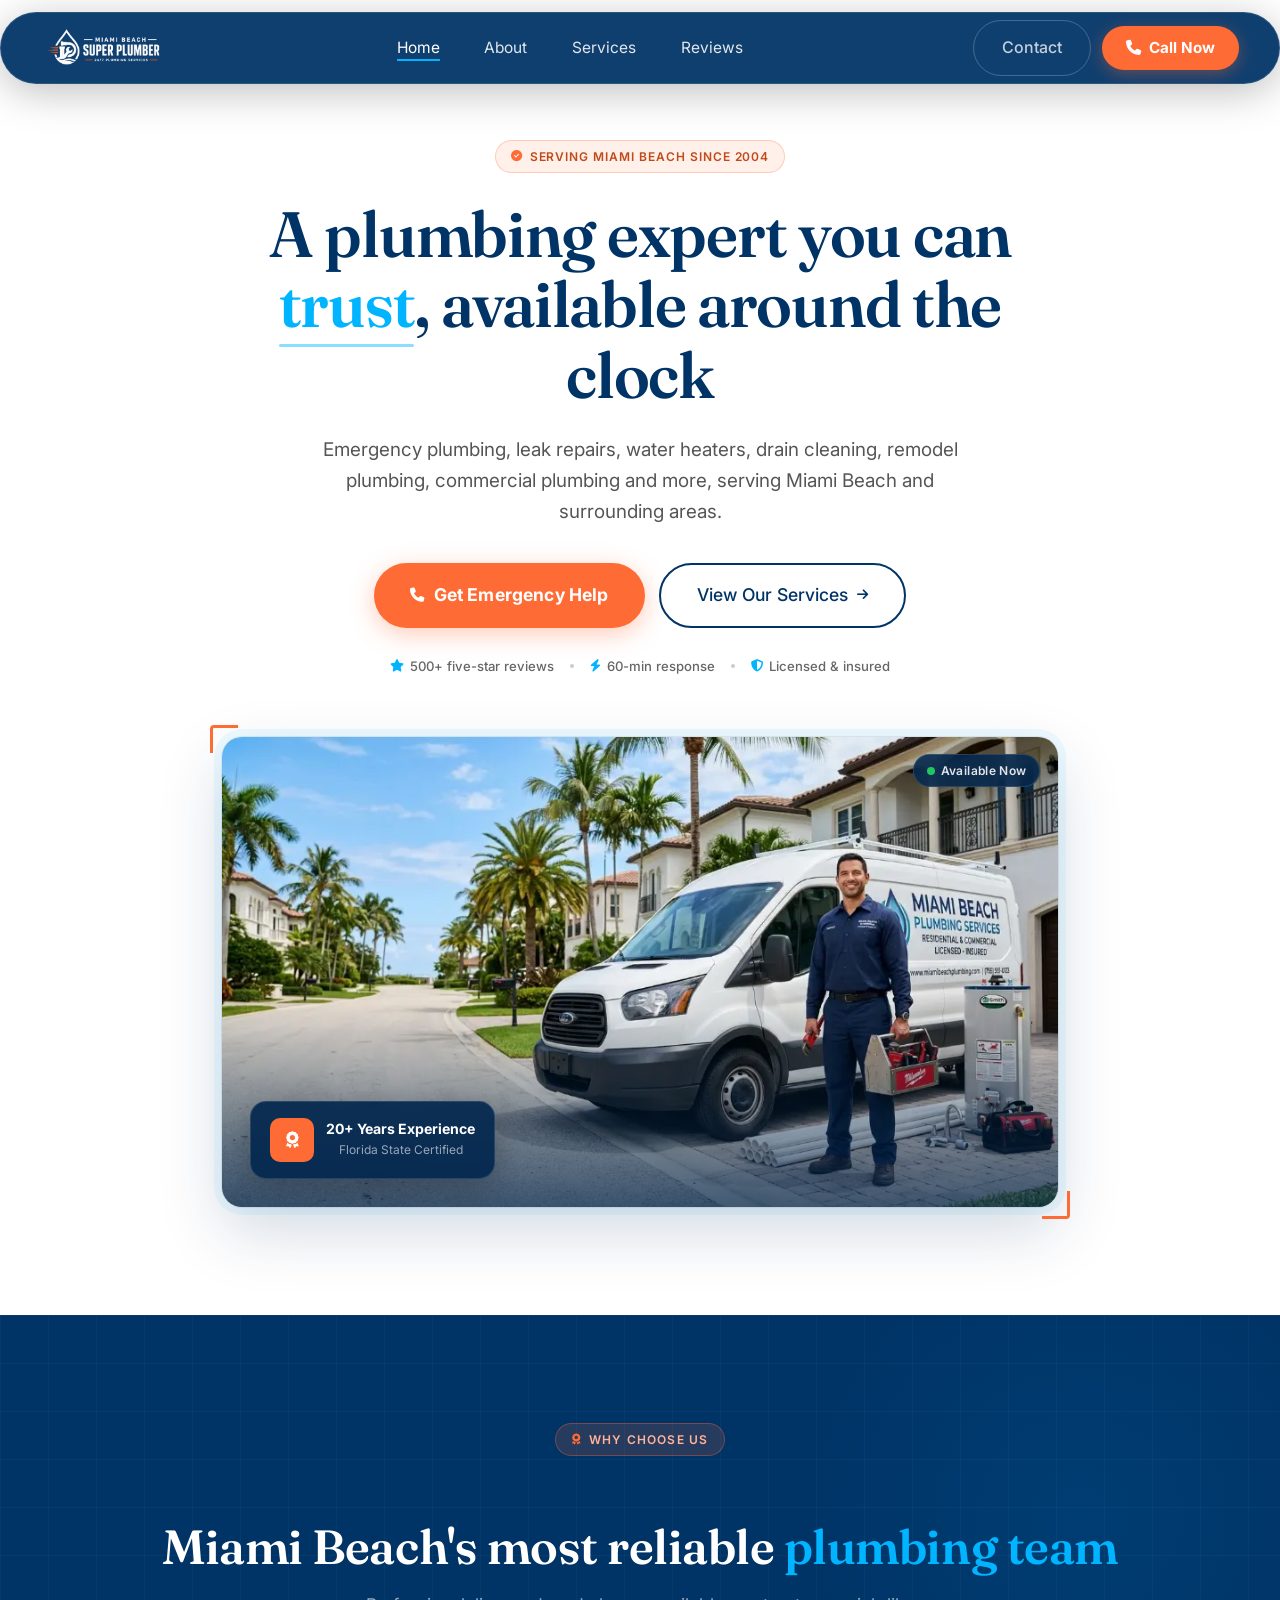
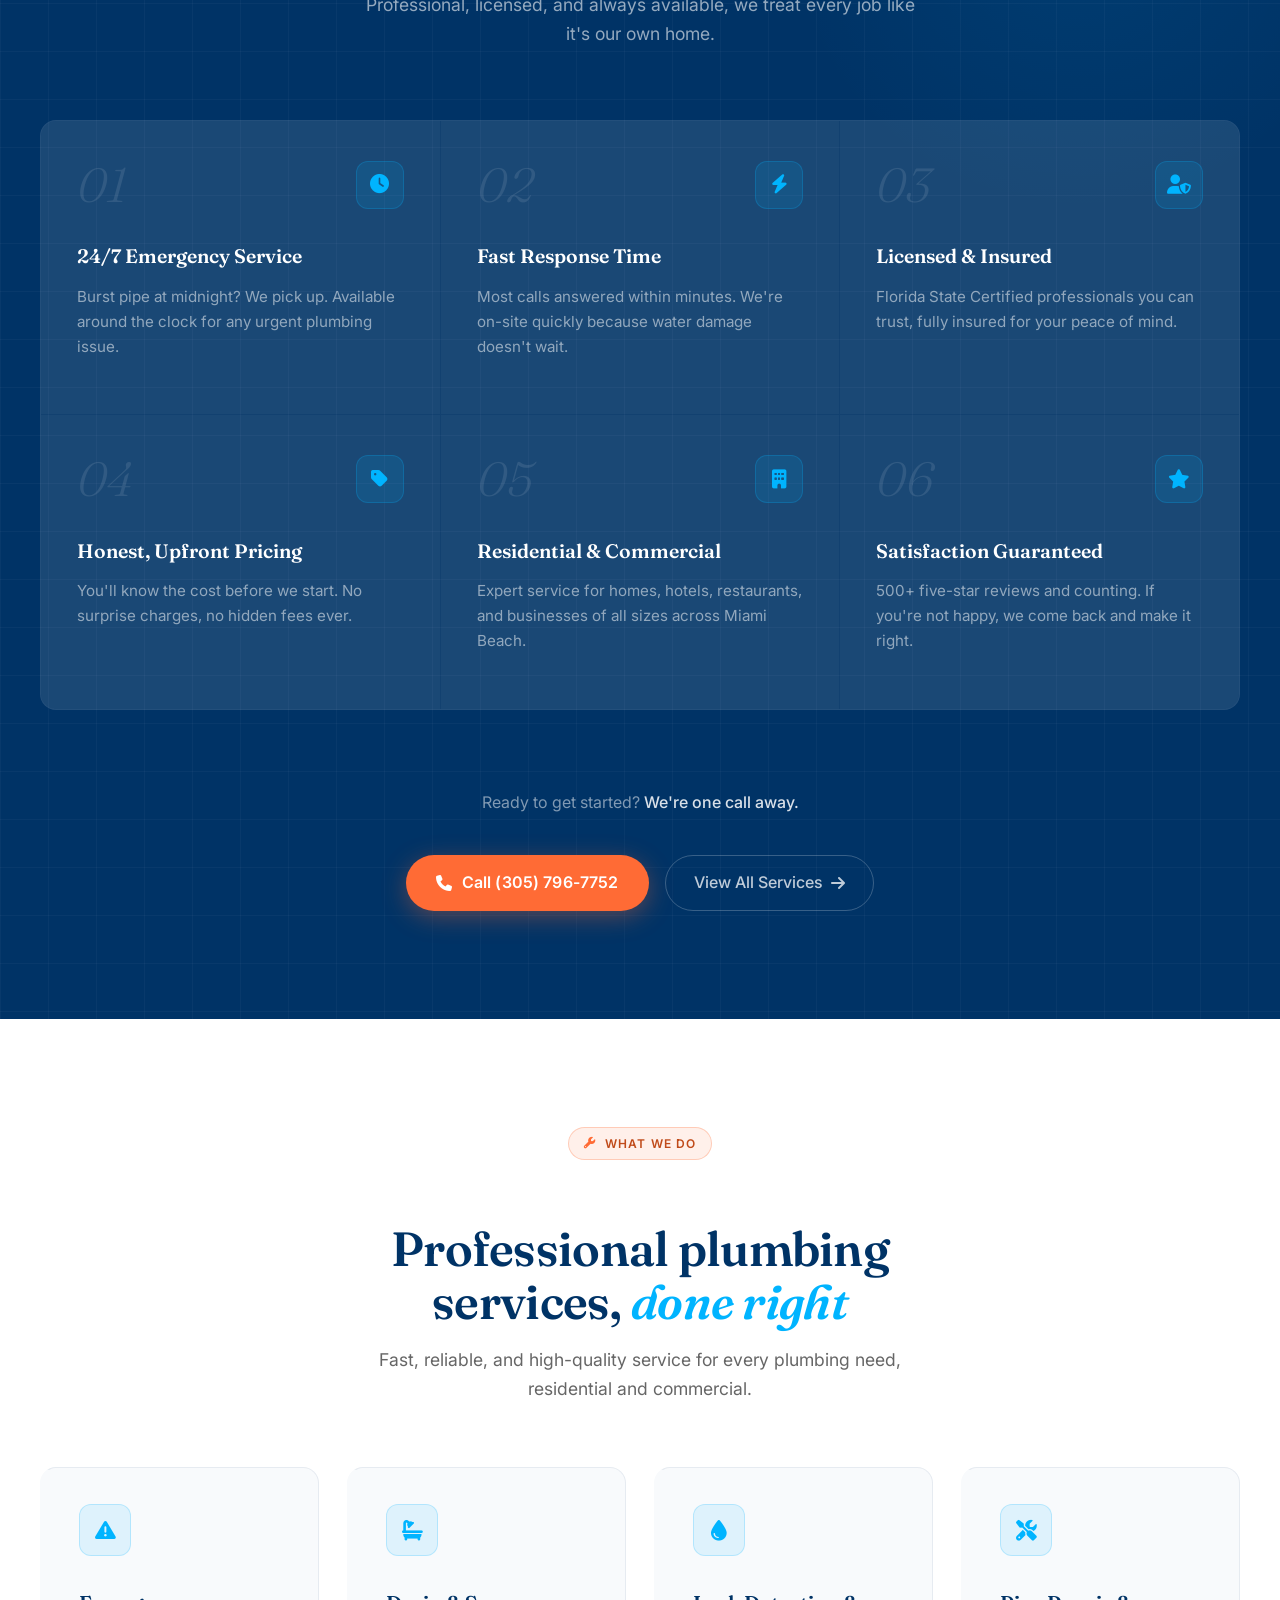
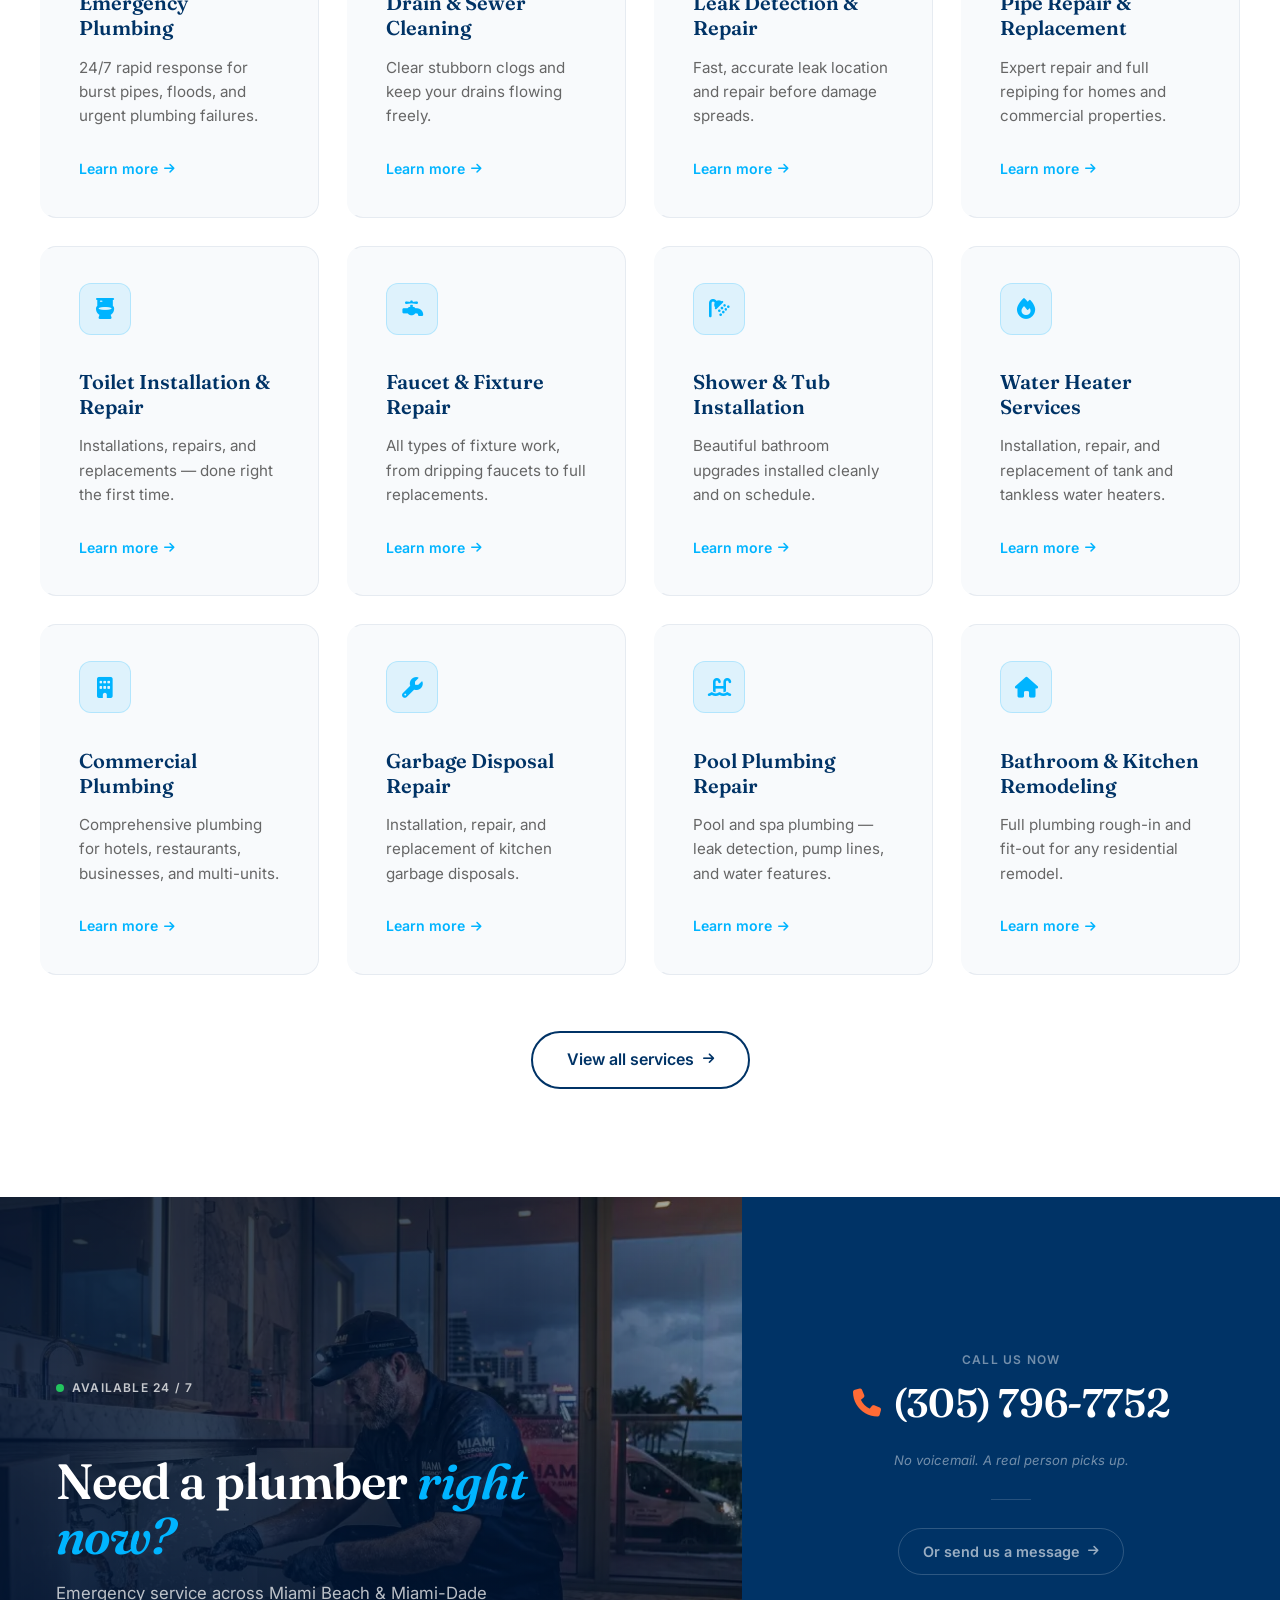
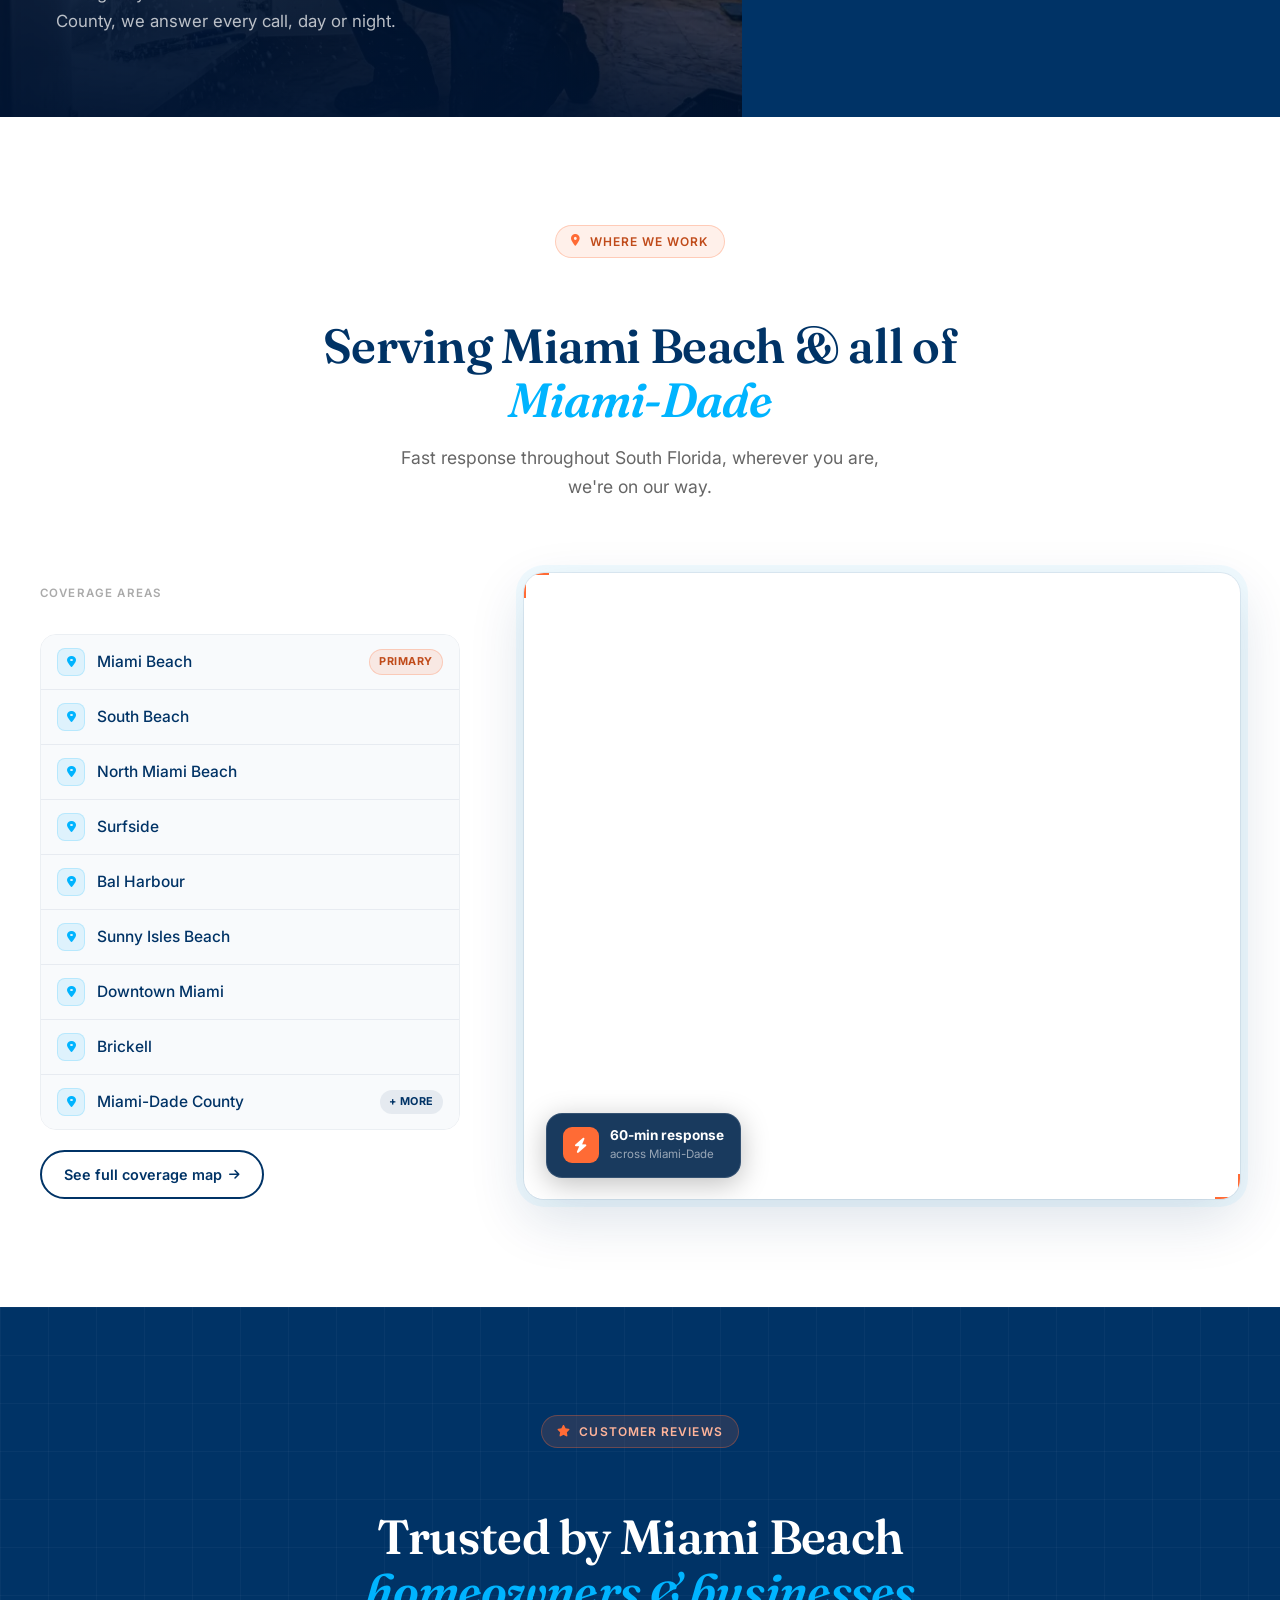
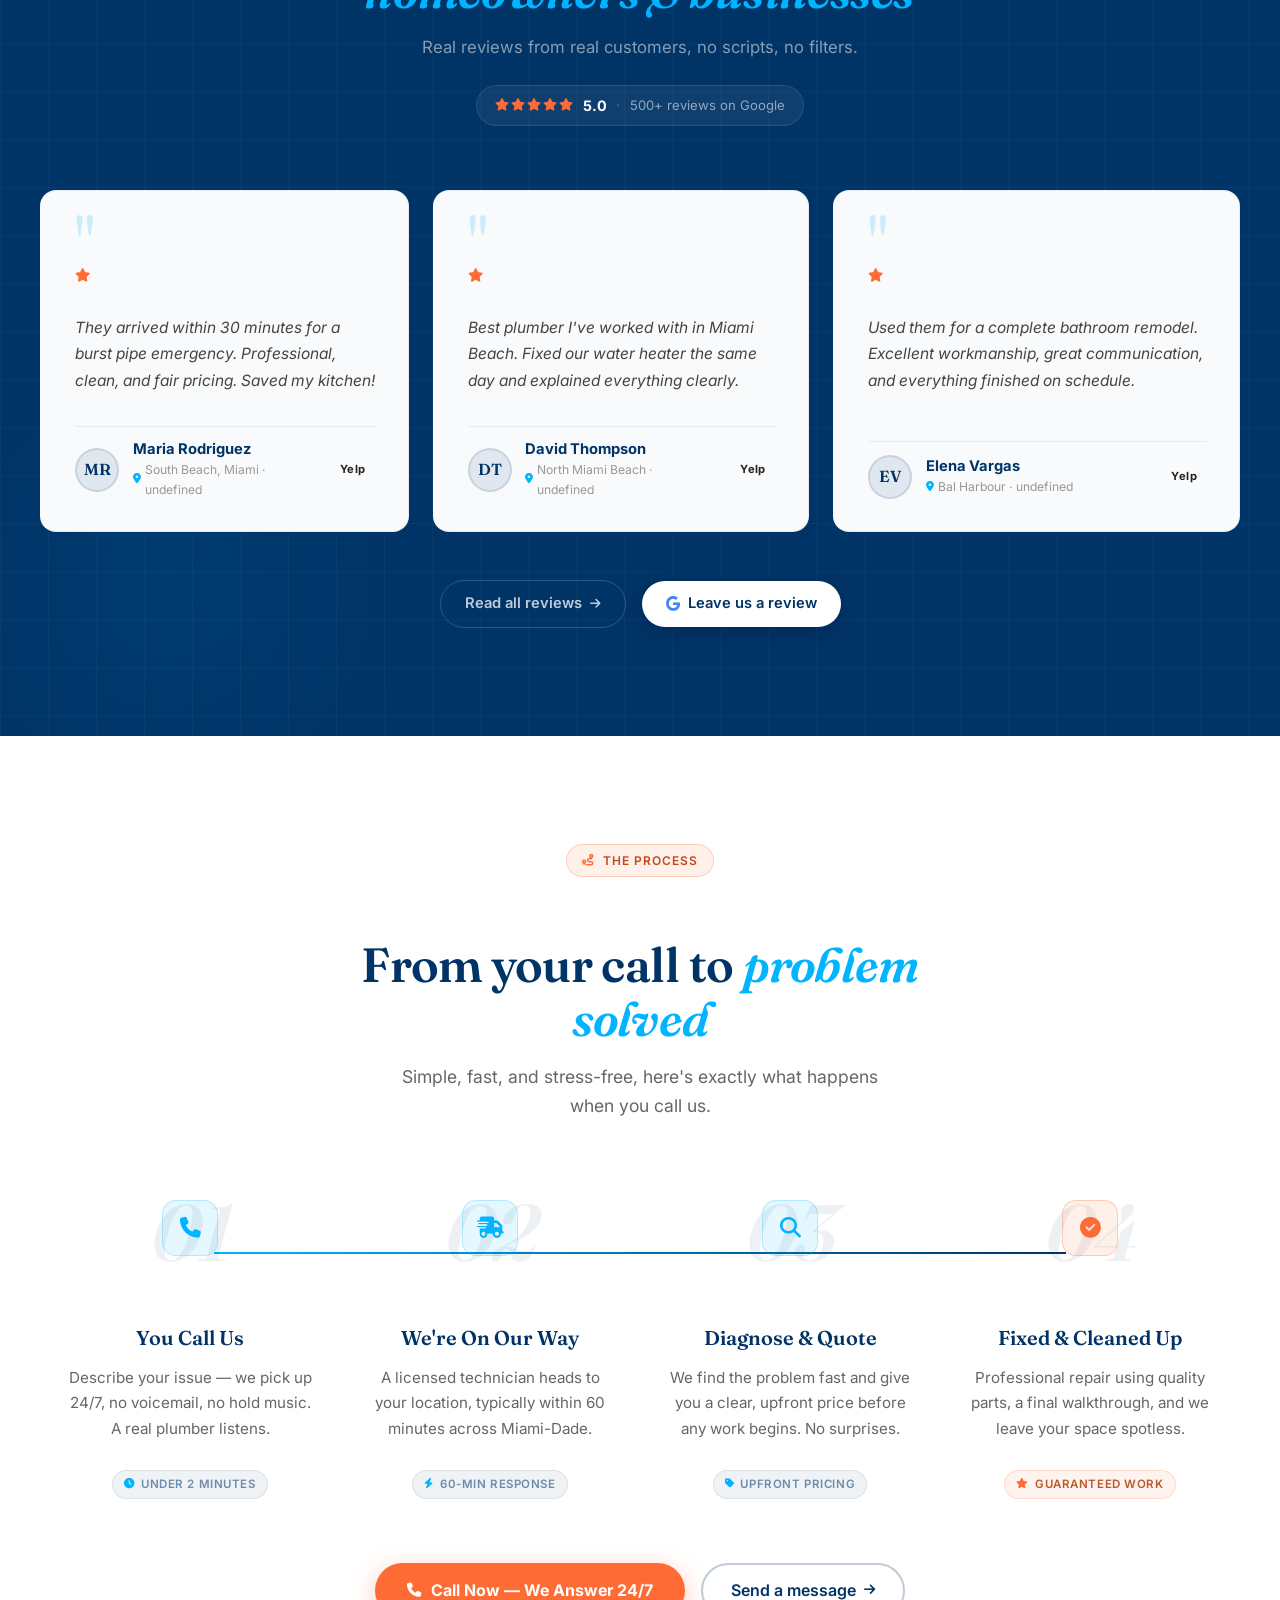
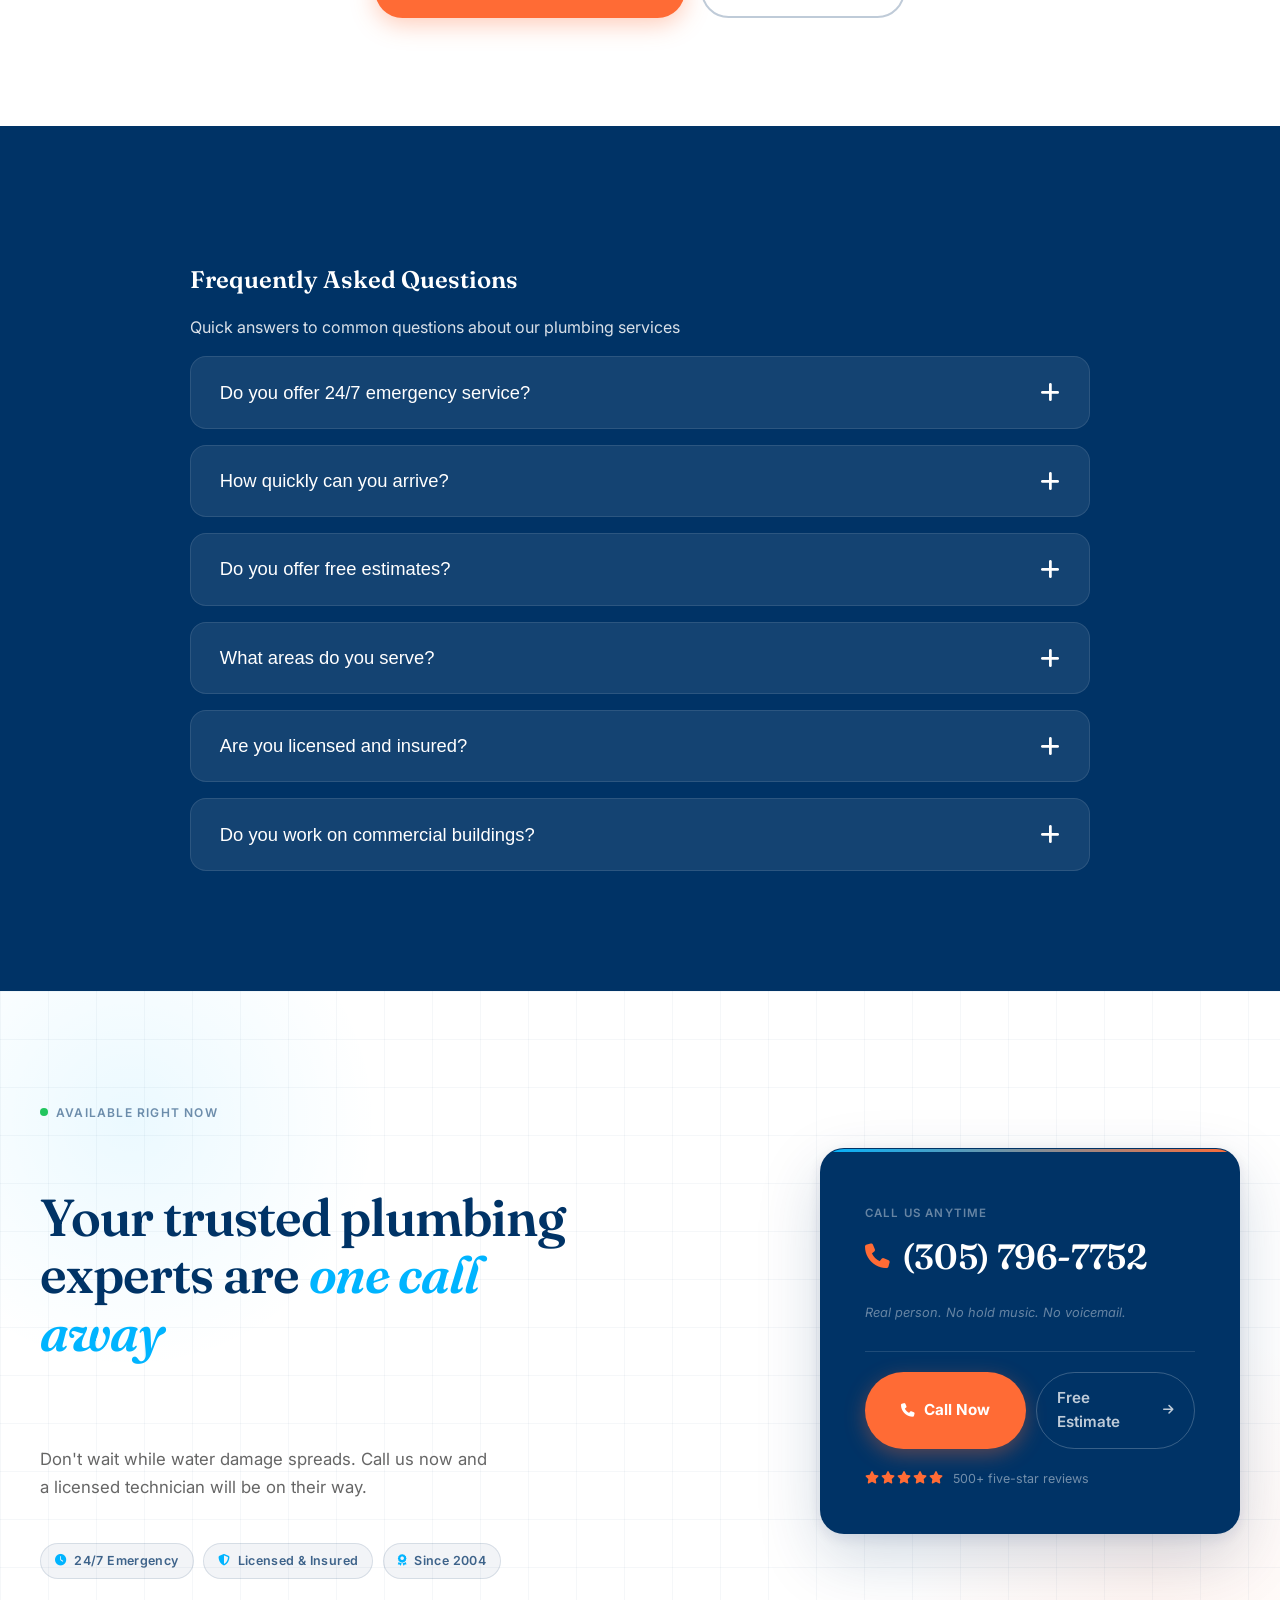
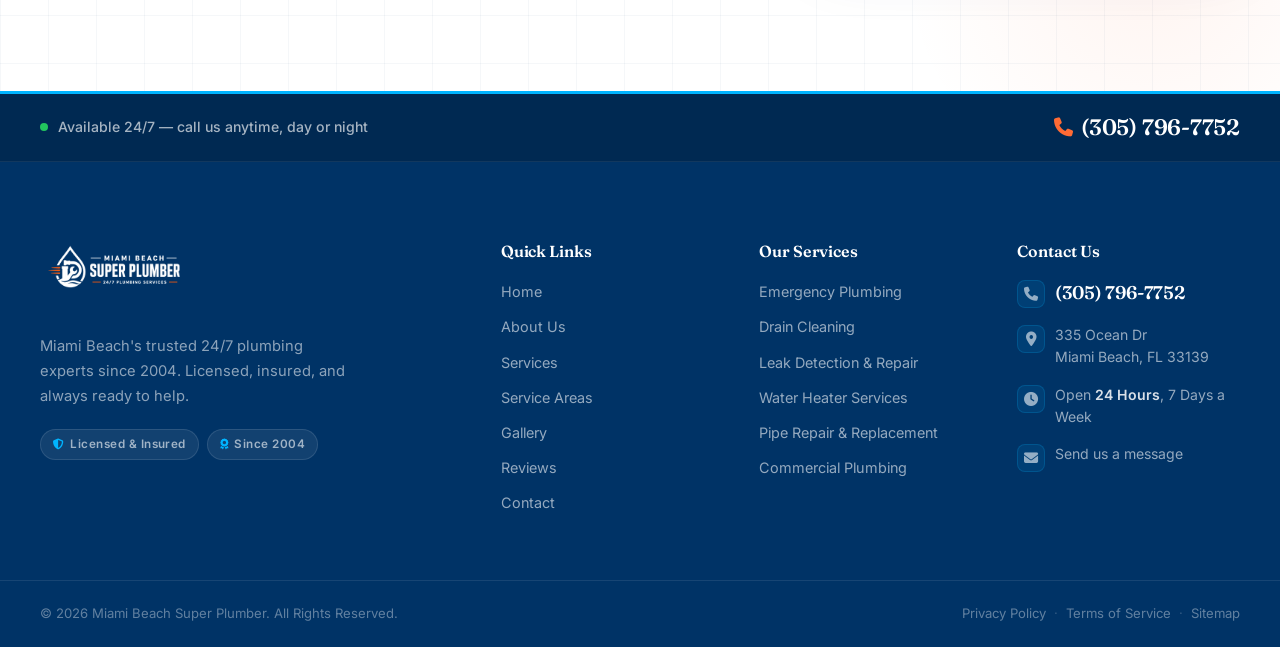
==== index.html @ a8396b1a "Add files via upload" ====
<!DOCTYPE html>
<html lang="en">
<head>
    <meta charset="UTF-8">
    <meta name="viewport" content="width=device-width, initial-scale=1.0">
    <title>Miami Beach Super Plumber | 24/7 Emergency Plumbing</title>
    <meta name="description" content="Miami Beach's trusted 24/7 plumbing experts.">
    <link href="https://fonts.googleapis.com/css2?family=Fraunces:wght@400;500;600;700&family=Inter:wght@400;500;600&display=swap" rel="stylesheet">
    <link rel="stylesheet" href="https://cdnjs.cloudflare.com/ajax/libs/font-awesome/6.6.0/css/all.min.css">
    <link href="https://unpkg.com/aos@2.3.1/dist/aos.css" rel="stylesheet">
    <link rel="stylesheet" href="assets/css/style.css">

    <!-- Favicon -->
    <link rel="apple-touch-icon" sizes="180x180" href="super_favicon/apple-touch-icon.png">
    <link rel="icon" type="image/png" sizes="32x32" href="super_favicon/favicon-32x32.png">
    <link rel="icon" type="image/png" sizes="16x16" href="super_favicon/favicon-16x16.png">
    <link rel="manifest" href="super_favicon/site.webmanifest">

</head>
<body>
<!-- ==================== NAVIGATION ==================== -->
<header id="header">
    <nav class="nav-bar">
        
        <a href="index.html" class="logo">
            <img src="assets/images/Super_Plumber1.png" 
                 alt="Miami Beach Super Plumber Logo">
        </a>

        <ul class="nav-links" id="desktop-menu">
            <li><a href="index.html">Home</a></li>
            <li><a href="about.html">About</a></li>
            <li><a href="services.html">Services</a></li>
            <li><a href="reviews.html">Reviews</a></li>
        </ul>

        <div class="nav-ctas">
            <a href="contact.html" class="btn-ghost">Contact</a>
            <a href="tel:3057967752" class="btn-call">
                <i class="fas fa-phone"></i>
                Call Now
            </a>
        </div>

        <button id="hamburger" class="hamburger">
            <span></span>
            <span></span>
            <span></span>
        </button>
    </nav>

    <div id="mobile-drawer" class="mobile-drawer">
        <div class="mobile-drawer-inner">
            <a href="index.html">Home</a>
            <a href="about.html">About</a>
            <a href="services.html">Services</a>
            <a href="reviews.html">Reviews</a>
            <a href="contact.html">Contact</a>
            
            <div class="mobile-drawer-ctas">
                <a href="contact.html" class="btn-ghost">Contact Us</a>
                <a href="tel:3057967752" class="btn-call">
                    <i class="fas fa-phone"></i> Call Now
                </a>
            </div>
        </div>
    </div>
</header>

<!-- ==================== HERO SECTION ==================== -->
<section class="hero-section">
  <div class="hero-content">

    <div class="hero-badge" data-aos="fade-up" data-aos-duration="600">
      <i class="fas fa-circle-check"></i>
      Serving Miami Beach since 2004
    </div>

    <h1 class="hero-headline" data-aos="fade-up" data-aos-duration="700" data-aos-delay="100">
      A plumbing expert you can <span class="hero-highlight">trust</span>, available around the clock
    </h1>

    <p class="hero-sub" data-aos="fade-up" data-aos-duration="700" data-aos-delay="200">
      Emergency plumbing, leak repairs, water heaters, drain cleaning, remodel plumbing,
      commercial plumbing and more, serving Miami Beach and surrounding areas.
    </p>

    <div class="hero-ctas" data-aos="fade-up" data-aos-duration="700" data-aos-delay="300">
      <a href="tel:3057967752" class="hero-btn-primary">
        <i class="fas fa-phone"></i> Get Emergency Help
      </a>
      <a href="services.html" class="hero-btn-outline">
        View Our Services <i class="fas fa-arrow-right"></i>
      </a>
    </div>

    <div class="hero-proof" data-aos="fade-up" data-aos-duration="700" data-aos-delay="400">
      <div class="proof-pill">
        <i class="fas fa-star"></i>
        <span>500+ five-star reviews</span>
      </div>
      <div class="proof-dot"></div>
      <div class="proof-pill">
        <i class="fas fa-bolt"></i>
        <span>60-min response</span>
      </div>
      <div class="proof-dot"></div>
      <div class="proof-pill">
        <i class="fas fa-shield-halved"></i>
        <span>Licensed &amp; insured</span>
      </div>
    </div>

    <div class="hero-img-block" data-aos="fade-up" data-aos-duration="800" data-aos-delay="200">

      <span class="corner corner-tl" aria-hidden="true"></span>
      <span class="corner corner-br" aria-hidden="true"></span>

      <div class="hero-img-frame">
        <img
          src="assets/images/hero_img1.webp"
          alt="Miami Beach Super Plumber — professional technician on the job"
          class="hero-img"
          loading="eager"
          fetchpriority="high"
        >

        <div class="img-fade" aria-hidden="true"></div>

        <div class="img-floating-badge">
          <div class="badge-icon">
            <i class="fas fa-award"></i>
          </div>
          <div class="badge-text">
            <strong>20+ Years Experience</strong>
            <span>Florida State Certified</span>
          </div>
        </div>

        <div class="img-live-badge">
          <span class="live-dot" aria-hidden="true"></span>
          Available Now
        </div>
      </div>
    </div>

  </div>
</section>


<section class="why-section">
  <div class="why-inner">

    <!-- Header -->
    <div class="why-header">
      <div class="why-eyebrow">
        <i class="fas fa-award"></i>
        Why choose us
      </div>
      <h2>Miami Beach's most reliable <span>plumbing team</span></h2>
      <p class="why-subtitle">
        Professional, licensed, and always available, we treat every job like it's our own home.
      </p>
    </div>

    <!-- Grid -->
    <div class="why-grid">

      <div class="why-card">
        <div class="card-top">
          <span class="card-number">01</span>
          <div class="card-icon"><i class="fas fa-clock"></i></div>
        </div>
        <div class="card-body">
          <h3>24/7 Emergency Service</h3>
          <p>Burst pipe at midnight? We pick up. Available around the clock for any urgent plumbing issue.</p>
        </div>
      </div>

      <div class="why-card">
        <div class="card-top">
          <span class="card-number">02</span>
          <div class="card-icon"><i class="fas fa-bolt"></i></div>
        </div>
        <div class="card-body">
          <h3>Fast Response Time</h3>
          <p>Most calls answered within minutes. We're on-site quickly because water damage doesn't wait.</p>
        </div>
      </div>

      <div class="why-card">
        <div class="card-top">
          <span class="card-number">03</span>
          <div class="card-icon"><i class="fas fa-user-shield"></i></div>
        </div>
        <div class="card-body">
          <h3>Licensed &amp; Insured</h3>
          <p>Florida State Certified professionals you can trust, fully insured for your peace of mind.</p>
        </div>
      </div>

      <div class="why-card">
        <div class="card-top">
          <span class="card-number">04</span>
          <div class="card-icon"><i class="fas fa-tag"></i></div>
        </div>
        <div class="card-body">
          <h3>Honest, Upfront Pricing</h3>
          <p>You'll know the cost before we start. No surprise charges, no hidden fees ever.</p>
        </div>
      </div>

      <div class="why-card">
        <div class="card-top">
          <span class="card-number">05</span>
          <div class="card-icon"><i class="fas fa-building"></i></div>
        </div>
        <div class="card-body">
          <h3>Residential &amp; Commercial</h3>
          <p>Expert service for homes, hotels, restaurants, and businesses of all sizes across Miami Beach.</p>
        </div>
      </div>

      <div class="why-card">
        <div class="card-top">
          <span class="card-number">06</span>
          <div class="card-icon"><i class="fas fa-star"></i></div>
        </div>
        <div class="card-body">
          <h3>Satisfaction Guaranteed</h3>
          <p>500+ five-star reviews and counting. If you're not happy, we come back and make it right.</p>
        </div>
      </div>

    </div>

    <!-- Footer CTA -->
    <div class="why-footer">
      <p>Ready to get started? <strong>We're one call away.</strong></p>
      <div class="why-cta-group">
        <a href="tel:3057967752" class="btn-primary">
          <i class="fas fa-phone"></i> Call (305) 796-7752
        </a>
        <a href="services.html" class="btn-ghost">
          View All Services <i class="fas fa-arrow-right"></i>
        </a>
      </div>
    </div>

  </div>
</section>
<!-- ==================== OUR SERVICES ==================== -->
<section class="services-section">
  <div class="services-inner">

    <div class="services-header" data-aos="fade-up">
      <div class="services-eyebrow">
        <i class="fas fa-wrench"></i>
        What we do
      </div>
      <h2>Professional plumbing services, <em>done right</em></h2>
      <p class="services-subtitle">Fast, reliable, and high-quality service for every plumbing need, residential and commercial.</p>
    </div>

    <div class="services-grid" id="services-grid" data-aos="fade-up" data-aos-delay="100">
      <!-- JS-populated cards land here. 
           Each card should follow this structure:
      <div class="svc-card">
        <div class="svc-card-top">
          <div class="svc-icon-wrap">
            <i class="fas fa-..."></i>
          </div>
        </div>
        <div class="svc-card-body">
          <h3>Service Name</h3>
          <p>Short description of the service.</p>
        </div>
        <a href="services.html#slug" class="svc-link">
          Learn more <i class="fas fa-arrow-right"></i>
        </a>
      </div>
      -->
    </div>

    <div class="services-footer" data-aos="fade-up">
      <a href="services.html" class="svc-view-all">
        View all services <i class="fas fa-arrow-right"></i>
      </a>
    </div>

  </div>
</section>


<!-- ==================== 24 HOUR EMERGENCY BANNER ==================== -->
<section class="emerg-banner">

  <!-- Left: image bg panel -->
  <div class="emerg-left">
    <div class="emerg-left-overlay" aria-hidden="true"></div>
    <div class="emerg-left-content" data-aos="fade-right">
      <div class="emerg-eyebrow">
        <span class="live-dot" aria-hidden="true"></span>
        Available 24 / 7
      </div>
      <h2 class="emerg-headline">Need a plumber <em>right now?</em></h2>
      <p class="emerg-sub">Emergency service across Miami Beach &amp; Miami-Dade County, we answer every call, day or night.</p>
    </div>
  </div>

  <!-- Right: solid navy call-to-action panel -->
  <div class="emerg-right" data-aos="fade-left">
    <p class="emerg-label">Call us now</p>
    <a href="tel:3057967752" class="emerg-number">
      <i class="fas fa-phone"></i>
      (305) 796-7752
    </a>
    <p class="emerg-note">No voicemail. A real person picks up.</p>
    <div class="emerg-divider" aria-hidden="true"></div>
    <a href="/contact" class="emerg-contact-link">
      Or send us a message <i class="fas fa-arrow-right"></i>
    </a>
  </div>

</section>

<!-- ==================== SERVICE AREAS ==================== -->
<section class="areas-section">
  <div class="areas-inner">

    <!-- Header -->
    <div class="areas-header" data-aos="fade-up">
      <div class="areas-eyebrow">
        <i class="fas fa-map-marker-alt"></i>
        Where we work
      </div>
      <h2>Serving Miami Beach &amp; all of <em>Miami-Dade</em></h2>
      <p class="areas-subtitle">Fast response throughout South Florida, wherever you are, we're on our way.</p>
    </div>

    <!-- Body: locations + map side by side -->
    <div class="areas-body">

      <!-- Left: location list -->
      <div class="areas-list-col" data-aos="fade-right">

        <p class="areas-list-label">Coverage areas</p>

        <ul class="areas-list">
          <li data-aos="fade-up" data-aos-delay="60">
            <span class="area-pin"><i class="fas fa-map-marker-alt"></i></span>
            <span class="area-name">Miami Beach</span>
            <span class="area-badge primary">Primary</span>
          </li>
          <li data-aos="fade-up" data-aos-delay="110">
            <span class="area-pin"><i class="fas fa-map-marker-alt"></i></span>
            <span class="area-name">South Beach</span>
          </li>
          <li data-aos="fade-up" data-aos-delay="160">
            <span class="area-pin"><i class="fas fa-map-marker-alt"></i></span>
            <span class="area-name">North Miami Beach</span>
          </li>
          <li data-aos="fade-up" data-aos-delay="210">
            <span class="area-pin"><i class="fas fa-map-marker-alt"></i></span>
            <span class="area-name">Surfside</span>
          </li>
          <li data-aos="fade-up" data-aos-delay="260">
            <span class="area-pin"><i class="fas fa-map-marker-alt"></i></span>
            <span class="area-name">Bal Harbour</span>
          </li>
          <li data-aos="fade-up" data-aos-delay="310">
            <span class="area-pin"><i class="fas fa-map-marker-alt"></i></span>
            <span class="area-name">Sunny Isles Beach</span>
          </li>
          <li data-aos="fade-up" data-aos-delay="360">
            <span class="area-pin"><i class="fas fa-map-marker-alt"></i></span>
            <span class="area-name">Downtown Miami</span>
          </li>
          <li data-aos="fade-up" data-aos-delay="410">
            <span class="area-pin"><i class="fas fa-map-marker-alt"></i></span>
            <span class="area-name">Brickell</span>
          </li>
          <li data-aos="fade-up" data-aos-delay="460">
            <span class="area-pin"><i class="fas fa-map-marker-alt"></i></span>
            <span class="area-name">Miami-Dade County</span>
            <span class="area-badge">+ More</span>
          </li>
        </ul>

        <a href="service-areas.html" class="areas-all-link">
          See full coverage map <i class="fas fa-arrow-right"></i>
        </a>

      </div>

      <!-- Right: map -->
      <div class="areas-map-col" data-aos="fade-left">

        <div class="areas-map-frame">

          <!-- Corner accents — same as hero -->
          <span class="map-corner map-corner-tl" aria-hidden="true"></span>
          <span class="map-corner map-corner-br" aria-hidden="true"></span>

          <iframe
            src="https://www.google.com/maps/embed?pb=!1m18!1m12!1m3!1d3570.057057057057!2d-80.128!3d25.772!2m3!1f0!2f0!3f0!3m2!1i1024!2i768!4f13.1!3m3!1m2!1s0x88d9b6e0b0b0b0b1%3A0x5f5f5f5f5f5f5f5f!2s335%20Ocean%20Dr%2C%20Miami%20Beach%2C%20FL%2033139!5e0!3m2!1sen!2sus!4v1720000000000"
            width="100%"
            height="100%"
            style="border:0;"
            allowfullscreen=""
            loading="lazy"
            referrerpolicy="no-referrer-when-downgrade"
            title="Miami Beach Super Plumber service area map">
          </iframe>

          <!-- Floating badge over map -->
          <div class="map-badge">
            <div class="map-badge-icon">
              <i class="fas fa-bolt"></i>
            </div>
            <div class="map-badge-text">
              <strong>60-min response</strong>
              <span>across Miami-Dade</span>
            </div>
          </div>

        </div>
      </div>

    </div>
  </div>
</section>

<!-- ==================== CUSTOMER TESTIMONIALS ==================== -->
<section class="testi-section">
  <div class="testi-inner">

    <!-- Header -->
    <div class="testi-header" data-aos="fade-up">
      <div class="testi-eyebrow">
        <i class="fas fa-star"></i>
        Customer reviews
      </div>
      <h2>Trusted by Miami Beach <em>homeowners &amp; businesses</em></h2>
      <p class="testi-subtitle">Real reviews from real customers, no scripts, no filters.</p>

      <div class="testi-aggregate">
        <div class="agg-stars" aria-label="5 out of 5 stars">
          <i class="fas fa-star"></i><i class="fas fa-star"></i><i class="fas fa-star"></i>
          <i class="fas fa-star"></i><i class="fas fa-star"></i>
        </div>
        <span class="agg-score">5.0</span>
        <span class="agg-divider" aria-hidden="true">·</span>
        <span class="agg-count">500+ reviews on Google</span>
      </div>
    </div>

    <div class="testi-slider-wrap">
      <div class="testi-track" id="testimonial-slider">
        <!-- Cards injected by JS -->
      </div>
    </div>

    <div class="testi-controls" id="testi-controls">
      <button id="prev-btn" class="testi-arrow" aria-label="Previous review">
        <i class="fas fa-arrow-left"></i>
      </button>
      <div class="testi-dots" id="testi-dots"></div>
      <button id="next-btn" class="testi-arrow" aria-label="Next review">
        <i class="fas fa-arrow-right"></i>
      </button>
    </div>

    <!-- Footer CTA -->
    <div class="testi-footer" data-aos="fade-up">
      <a href="reviews.html" class="testi-all-link">
        Read all reviews <i class="fas fa-arrow-right"></i>
      </a>
      <a href="https://g.page/r/your-google-review-link" target="_blank" rel="noopener" class="testi-write-link">
        <i class="fab fa-google"></i> Leave us a review
      </a>
    </div>

  </div>
</section>

<!-- ==================== HOW IT WORKS ==================== -->
<section class="hiw-section">
  <div class="hiw-inner">

    <!-- Header -->
    <div class="hiw-header" data-aos="fade-up">
      <div class="hiw-eyebrow">
        <i class="fas fa-route"></i>
        The process
      </div>
      <h2>From your call to <em>problem solved</em></h2>
      <p class="hiw-subtitle">Simple, fast, and stress-free, here's exactly what happens when you call us.</p>
    </div>

    <!-- Steps -->
    <div class="hiw-steps">

      <!-- Connector line (desktop only, decorative) -->
      <div class="hiw-connector" aria-hidden="true">
        <div class="hiw-connector-fill"></div>
      </div>

      <!-- Step 1 -->
      <div class="hiw-step" data-aos="fade-up" data-aos-delay="80">
        <div class="hiw-step-top">
          <div class="hiw-step-num" aria-hidden="true">01</div>
          <div class="hiw-icon-wrap">
            <i class="fas fa-phone"></i>
          </div>
        </div>
        <div class="hiw-step-body">
          <h3>You Call Us</h3>
          <p>Describe your issue — we pick up 24/7, no voicemail, no hold music. A real plumber listens.</p>
        </div>
        <div class="hiw-step-tag">
          <i class="fas fa-clock"></i> Under 2 minutes
        </div>
      </div>

      <!-- Step 2 -->
      <div class="hiw-step" data-aos="fade-up" data-aos-delay="180">
        <div class="hiw-step-top">
          <div class="hiw-step-num" aria-hidden="true">02</div>
          <div class="hiw-icon-wrap">
            <i class="fas fa-truck-fast"></i>
          </div>
        </div>
        <div class="hiw-step-body">
          <h3>We're On Our Way</h3>
          <p>A licensed technician heads to your location, typically within 60 minutes across Miami-Dade.</p>
        </div>
        <div class="hiw-step-tag">
          <i class="fas fa-bolt"></i> 60-min response
        </div>
      </div>

      <!-- Step 3 -->
      <div class="hiw-step" data-aos="fade-up" data-aos-delay="280">
        <div class="hiw-step-top">
          <div class="hiw-step-num" aria-hidden="true">03</div>
          <div class="hiw-icon-wrap">
            <i class="fas fa-magnifying-glass"></i>
          </div>
        </div>
        <div class="hiw-step-body">
          <h3>Diagnose &amp; Quote</h3>
          <p>We find the problem fast and give you a clear, upfront price before any work begins. No surprises.</p>
        </div>
        <div class="hiw-step-tag">
          <i class="fas fa-tag"></i> Upfront pricing
        </div>
      </div>

      <!-- Step 4 -->
      <div class="hiw-step" data-aos="fade-up" data-aos-delay="380">
        <div class="hiw-step-top">
          <div class="hiw-step-num" aria-hidden="true">04</div>
          <div class="hiw-icon-wrap hiw-icon-wrap--done">
            <i class="fas fa-circle-check"></i>
          </div>
        </div>
        <div class="hiw-step-body">
          <h3>Fixed &amp; Cleaned Up</h3>
          <p>Professional repair using quality parts, a final walkthrough, and we leave your space spotless.</p>
        </div>
        <div class="hiw-step-tag hiw-step-tag--done">
          <i class="fas fa-star"></i> Guaranteed work
        </div>
      </div>

    </div>

    <!-- Bottom CTA -->
    <div class="hiw-footer" data-aos="fade-up">
      <a href="tel:3057967752" class="hiw-cta-primary">
        <i class="fas fa-phone"></i> Call Now — We Answer 24/7
      </a>
      <a href="contact.html" class="hiw-cta-ghost">
        Send a message <i class="fas fa-arrow-right"></i>
      </a>
    </div>

  </div>
</section>


<!-- ==================== FAQS ==================== -->
<section class="faqs-section">
    <div class="section-container">
        <div class="section-header" data-aos="fade-up">
            <h2>Frequently Asked Questions</h2>
            <p class="section-subtitle">Quick answers to common questions about our plumbing services</p>
        </div>

        <div class="faq-accordion" id="faq-accordion">
            <!-- Populated by JS -->
        </div>
    </div>
</section>

<!-- ==================== FINAL CTA ==================== -->
<section class="fcta-section">

  <div class="fcta-blob fcta-blob--left"  aria-hidden="true"></div>
  <div class="fcta-blob fcta-blob--right" aria-hidden="true"></div>

  <div class="fcta-inner">

    <div class="fcta-left" data-aos="fade-right">

      <div class="fcta-eyebrow">
        <span class="live-dot" aria-hidden="true"></span>
        Available right now
      </div>

      <h2 class="fcta-headline">
        Your trusted plumbing experts are <em>one call away</em>
      </h2>

      <p class="fcta-sub">
        Don't wait while water damage spreads. Call us now and a licensed technician will be on their way.
      </p>

      <!-- Trust chips -->
      <div class="fcta-chips">
        <div class="fcta-chip">
          <i class="fas fa-clock"></i>
          24/7 Emergency
        </div>
        <div class="fcta-chip">
          <i class="fas fa-shield-halved"></i>
          Licensed &amp; Insured
        </div>
        <div class="fcta-chip">
          <i class="fas fa-award"></i>
          Since 2004
        </div>
      </div>

    </div>

    <!-- Right: floating call card -->
    <div class="fcta-right" data-aos="fade-left" data-aos-delay="100">
      <div class="fcta-card">

        <p class="fcta-card-label">Call us anytime</p>

        <a href="tel:3057967752" class="fcta-number">
          <i class="fas fa-phone"></i>
          (305) 796-7752
        </a>

        <p class="fcta-card-note">Real person. No hold music. No voicemail.</p>

        <div class="fcta-card-divider" aria-hidden="true"></div>

        <div class="fcta-card-ctas">
          <a href="tel:3057967752" class="fcta-btn-primary">
            <i class="fas fa-phone"></i> Call Now
          </a>
          <a href="contact.html" class="fcta-btn-ghost">
            Free Estimate <i class="fas fa-arrow-right"></i>
          </a>
        </div>

        <!-- Star rating -->
        <div class="fcta-card-rating">
          <div class="fcta-stars" aria-label="5 stars">
            <i class="fas fa-star"></i><i class="fas fa-star"></i><i class="fas fa-star"></i>
            <i class="fas fa-star"></i><i class="fas fa-star"></i>
          </div>
          <span>500+ five-star reviews</span>
        </div>

      </div>
    </div>

  </div>
</section>

<!-- Scripts -->
<script>
    fetch('components/footer.html')
        .then(response => response.text())
        .then(data => {
            document.body.insertAdjacentHTML('beforeend', data);
        });
</script>
<script src="https://unpkg.com/aos@2.3.1/dist/aos.js"></script>
<script src="assets/js/main.js"></script>
</body>
</html>
---- assets/css/style.css ----
/* ====================== ROOT VARIABLES ====================== */
:root {
    --navy: #003366;
    --bright-blue: #00B4FF;
    --accent: #FF6B35;
    --white: #ffffff;
    --radius: 16px;
    --shadow: 0 10px 15px rgba(0, 0, 0, 0.1);
}

/* ====================== FONTS ====================== */
body {
    font-family: 'Inter', sans-serif;
    margin: 0;
    padding: 0;
    color: #222;
    line-height: 1.6;
}

h1, h2, h3, h4, h5, h6 {
    font-family: 'Fraunces', serif;
    font-weight: 600;
    line-height: 1.2;
}

*,
*::before,
*::after{
    box-sizing:border-box;
}

html{
    overflow-x:hidden;
}

body{
    overflow-x:hidden;
    width:100%;
}

img,
svg,
video,
iframe,
canvas{
    max-width:100%;
    height:auto;
    display:block;
}

/* ====================== NAVIGATION ====================== */
#header {
    position: fixed;
    top: 0;
    left: 0;
    right: 0;
    z-index: 1000;
    transition: all 0.4s ease;
}

.nav-bar {
    display: flex;
    align-items: center;
    justify-content: space-between;
    max-width: 1320px;
    margin: 12px auto 0;
    padding: 0 1.25rem;
    background: rgba(0, 51, 102, 0.94);     /* Using --navy */
    backdrop-filter: blur(16px);
    -webkit-backdrop-filter: blur(16px);
    border-radius: 9999px;
    border: 1px solid rgba(255,255,255,0.12);
    box-shadow: 0 8px 40px rgba(0,0,0,0.25);
    height: 68px;
    transition: all 0.35s cubic-bezier(0.4, 0, 0.2, 1);
}

#header.scrolled .nav-bar {
    margin-top: 0;
    border-radius: 0;
    height: 62px;
    background: rgba(0, 51, 102, 0.98);
}

/* Logo */
.logo img {
    height: 44px;
    width: auto;
    display: block;
    transition: height 0.35s ease;
}

#header.scrolled .logo img {
    height: 38px;
}

/* Desktop Menu */
.nav-links {
    display: none;
    align-items: center;
    gap: 2.2rem;
    list-style: none;
    margin: 0;
    padding: 0;
}

.nav-links a {
    color: rgba(255,255,255,0.88);
    text-decoration: none;
    font-size: 0.97rem;
    font-weight: 400;
    position: relative;
    padding-bottom: 4px;
    transition: color 0.35s ease;
}

.nav-links a::after {
    content: '';
    position: absolute;
    bottom: 0;
    left: 0;
    width: 0;
    height: 2px;
    background: var(--bright-blue);
    transition: width 0.35s ease;
}

.nav-links a:hover {
    color: white;
}

.nav-links a:hover::after {
    width: 100%;
}

/* Desktop CTAs */
.nav-ctas {
    display: none;
    align-items: center;
    gap: 0.8rem;
}

.btn-ghost {
    color: rgba(255,255,255,0.9);
    text-decoration: none;
    font-size: 0.93rem;
    font-weight: 500;
    padding: 8px 20px;
    border-radius: 9999px;
    border: 1px solid rgba(255,255,255,0.3);
    transition: all 0.35s ease;
}

.btn-ghost:hover {
    background: rgba(255,255,255,0.12);
    border-color: rgba(255,255,255,0.6);
    color: white;
}

.btn-call {
    display: inline-flex;
    align-items: center;
    gap: 8px;
    background: var(--accent); 
    color: white;
    text-decoration: none;
    font-size: 0.95rem;
    font-weight: 700;
    padding: 10px 24px;
    border-radius: 9999px;
    transition: all 0.35s ease;
    box-shadow: 0 4px 16px rgba(255, 107, 53, 0.35);
}

.btn-call:hover {
    background: #e55a2b;
    transform: translateY(-2px);
    box-shadow: 0 8px 24px rgba(255, 107, 53, 0.45);
}

/* Hamburger */
.hamburger {
    display: flex;
    flex-direction: column;
    justify-content: center;
    gap: 5px;
    width: 44px;
    height: 44px;
    background: none;
    border: none;
    cursor: pointer;
}

.hamburger span {
    display: block;
    height: 2.5px;
    background: white;
    border-radius: 2px;
    transition: all 0.3s ease;
}

.hamburger.open span:nth-child(1) { transform: translateY(7px) rotate(45deg); }
.hamburger.open span:nth-child(2) { opacity: 0; }
.hamburger.open span:nth-child(3) { transform: translateY(-7px) rotate(-45deg); }

/* Mobile Drawer */
.mobile-drawer {
    position: absolute;
    top: calc(100% + 12px);
    left: 12px;
    right: 12px;
    background: var(--navy);
    border-radius: 16px;
    border: 1px solid rgba(255,255,255,0.12);
    box-shadow: 0 20px 50px rgba(0,0,0,0.3);
    overflow: hidden;
    max-height: 0;
    opacity: 0;
    visibility: hidden;
    transition: all 0.4s cubic-bezier(0.4, 0, 0.2, 1);
}

.mobile-drawer.open {
    max-height: 520px;
    opacity: 1;
    visibility: visible;
}

.mobile-drawer-inner {
    padding: 1.8rem 1.4rem;
    display: flex;
    flex-direction: column;
    gap: 0.4rem;
}

.mobile-drawer a {
    color: rgba(255,255,255,0.9);
    text-decoration: none;
    font-size: 1.05rem;
    padding: 12px 10px;
    border-bottom: 1px solid rgba(255,255,255,0.08);
    transition: all 0.3s ease;
}

.mobile-drawer a:last-child { border-bottom: none; }
.mobile-drawer a:hover { color: var(--bright-blue); padding-left: 18px; }

.mobile-drawer-ctas {
    margin-top: 1.5rem;
    padding-top: 1.5rem;
    border-top: 1px solid rgba(255,255,255,0.1);
    display: flex;
    flex-direction: column;
    gap: 0.8rem;
}

/* Active nav link */
.nav-links a.active {
    color: white;
}

.nav-links a.active::after {
    width: 100%;
}

/* ====================== MOBILE (0px - 767px) ====================== */
@media (max-width: 767px) {

    #header{
        padding: 0 10px;
    }

    .nav-bar{
        margin-top: 10px;
        width: 100%;
        height: 62px;
        padding: 0 1rem;
        border-radius: 50px;
    }

    #header.scrolled .nav-bar{
        margin-top: 0;
        border-radius: 0;
        height: 60px;
    }

    .logo img{
        height: 36px;
    }

    #header.scrolled .logo img{
        height: 34px;
    }

    .hamburger{
        width: 40px;
        height: 40px;
    }

    .mobile-drawer{
        top: calc(100% + 8px);
        left: 0;
        right: 0;
        border-radius: 18px;
    }

    .mobile-drawer-inner{
        padding: 1.5rem;
    }

    .mobile-drawer a{
        font-size: 1rem;
        padding: 14px 6px;
    }

    .mobile-drawer-ctas{
        margin-top: 1.2rem;
        padding-top: 1.2rem;
    }
}


/* ====================== TABLET (768px - 1023px) ====================== */
@media (min-width:768px){

    .nav-links{
        display:flex;
        gap:1.5rem;
    }

    .nav-ctas{
        display:flex;
        gap:.7rem;
    }

    .hamburger,
    .mobile-drawer{
        display:none;
    }

    .nav-bar{
        height:68px;
        padding:0 1.5rem;
    }

    .logo img{
        height:40px;
    }

    .btn-call{
        padding:10px 18px;
        font-size:.9rem;
    }

    .btn-ghost{
        padding:8px 16px;
        font-size:.9rem;
    }
}


/* ====================== DESKTOP (1024px+) ====================== */
@media (min-width:1024px){

    .nav-bar{
        padding:0 2.5rem;
        height:72px;
    }

    #header.scrolled .nav-bar{
        height:64px;
    }

    .nav-links{
        gap:2.8rem;
    }

    .logo img{
        height:44px;
    }

    .btn-call{
        padding:10px 24px;
        font-size:.95rem;
    }

}
.mobile-drawer a.active {
    color: var(--bright-blue);
    font-weight: 600;
}


/* HERO SECTION */

.hero-section {
  background-color: var(--white);
  padding: clamp(28px, 6vw, 56px) clamp(1.25rem, 5vw, 2rem) clamp(56px, 10vw, 96px);
  margin-top: 68px;
}
 
.hero-content {
  max-width: 860px;
  margin: 0 auto;
  display: flex;
  flex-direction: column;
  align-items: center;
  gap: 0;
  text-align: center;
}
 
/* ---- Badge ---- */
.hero-badge {
  display: inline-flex;
  align-items: center;
  gap: 7px;
  background: rgba(255, 107, 53, 0.10);
  border: 1px solid rgba(255, 107, 53, 0.28);
  color: #c04b1a;
  font-family: 'Inter', sans-serif;
  font-size: 0.75rem;
  font-weight: 600;
  letter-spacing: 0.08em;
  text-transform: uppercase;
  padding: 6px 15px;
  border-radius: 100px;
  margin-bottom: 1.6rem;
}
.hero-badge i {
  color: var(--accent);
  font-size: 0.7rem;
}
 
.hero-headline {
  font-family: 'Fraunces', serif;
  font-size: clamp(2.4rem, 6.5vw, 4rem);
  font-weight: 600;
  line-height: 1.1;
  color: var(--navy);
  letter-spacing: -0.02em;
  max-width: 820px;
  margin: 0 auto 1.5rem;
}
 
.hero-highlight {
  color: var(--bright-blue);
  position: relative;
  white-space: nowrap;
}
 
.hero-highlight::after {
  content: '';
  position: absolute;
  left: 0;
  right: 0;
  bottom: -4px;
  height: 3px;
  background: var(--bright-blue);
  border-radius: 2px;
  opacity: 0.45;
}
 
.hero-sub {
  font-family: 'Inter', sans-serif;
  font-size: clamp(1rem, 2.2vw, 1.18rem);
  line-height: 1.65;
  color: #555;
  max-width: 680px;
  margin: 0 auto 2.25rem;
}
 
/* ---- CTAs ---- */
.hero-ctas {
  display: flex;
  flex-wrap: wrap;
  gap: 14px;
  justify-content: center;
  margin-bottom: 1.75rem;
}
 
.hero-btn-primary {
  display: inline-flex;
  align-items: center;
  gap: 9px;
  background-color: var(--accent);
  color: #fff;
  text-decoration: none;
  font-family: 'Inter', sans-serif;
  font-size: 1.05rem;
  font-weight: 700;
  padding: 15px 32px;
  border-radius: 100px;
  letter-spacing: 0.01em;
  box-shadow: 0 6px 24px rgba(255, 107, 53, 0.35);
  transition: background 0.25s ease, transform 0.22s ease, box-shadow 0.25s ease;
}
.hero-btn-primary:hover {
  background-color: #e05a27;
  transform: translateY(-2px);
  box-shadow: 0 10px 32px rgba(255, 107, 53, 0.48);
}
.hero-btn-primary i {
  font-size: 0.9rem;
}
 
.hero-btn-outline {
  display: inline-flex;
  align-items: center;
  gap: 9px;
  border: 2px solid var(--navy);
  color: var(--navy);
  text-decoration: none;
  font-family: 'Inter', sans-serif;
  font-size: 1.05rem;
  font-weight: 500;
  padding: 13px 28px;
  border-radius: 100px;
  transition: background 0.25s ease, color 0.25s ease, transform 0.22s ease;
}
.hero-btn-outline:hover {
  background-color: var(--navy);
  color: var(--white);
  transform: translateY(-2px);
}
.hero-btn-outline i {
  font-size: 0.8rem;
  transition: transform 0.22s ease;
}
.hero-btn-outline:hover i {
  transform: translateX(3px);
}
 
/* ---- Proof strip ---- */
.hero-proof {
  display: flex;
  align-items: center;
  flex-wrap: wrap;
  gap: 0.6rem 1rem;
  justify-content: center;
  margin-bottom: 3rem;
}
 
.proof-pill {
  display: flex;
  align-items: center;
  gap: 6px;
  font-family: 'Inter', sans-serif;
  font-size: 0.82rem;
  font-weight: 500;
  color: #666;
}
.proof-pill i {
  color: var(--bright-blue);
  font-size: 0.78rem;
}
 
.proof-dot {
  width: 4px;
  height: 4px;
  border-radius: 50%;
  background: #ccc;
}
 
/* hide dividers when wrapped */
@media (max-width: 479px) {
  .proof-dot { display: none; }
}
 
/* ---- Image block ---- */
.hero-img-block {
  width: 100%;
  max-width: 860px;
  position: relative;
  /* Corner accent offset */
  padding: 12px;
}
 
/* L-shaped corner accents */
.corner {
  position: absolute;
  width: 28px;
  height: 28px;
  z-index: 2;
  pointer-events: none;
}
.corner-tl {
  top: 0;
  left: 0;
  border-top: 3px solid var(--accent);
  border-left: 3px solid var(--accent);
  border-radius: 4px 0 0 0;
}
.corner-br {
  bottom: 0;
  right: 0;
  border-bottom: 3px solid var(--accent);
  border-right: 3px solid var(--accent);
  border-radius: 0 0 4px 0;
}
 
/* Image frame */
.hero-img-frame {
  position: relative;
  border-radius: 20px;
  overflow: hidden;
  box-shadow:
    0 0 0 1px rgba(0, 51, 102, 0.08),
    0 24px 64px rgba(0, 51, 102, 0.18),
    0 0 0 8px rgba(0, 180, 255, 0.07); /* soft blue ring */
}
 
.hero-img {
  width: 100%;
  height: auto;
  display: block;
  /* slight zoom on hover via the block */
  transition: transform 0.55s ease;
}
.hero-img-block:hover .hero-img {
  transform: scale(1.025);
}
 
/* Bottom fade overlay */
.img-fade {
  position: absolute;
  bottom: 0;
  left: 0;
  right: 0;
  height: 42%;
  background: linear-gradient(to top, rgba(0, 37, 77, 0.72) 0%, transparent 100%);
  pointer-events: none;
}
 
/* Floating badge – bottom left */
.img-floating-badge {
  position: absolute;
  bottom: 1.25rem;
  left: 1.25rem;
  background: rgba(0, 37, 77, 0.90);
  backdrop-filter: blur(12px);
  -webkit-backdrop-filter: blur(12px);
  border: 1px solid rgba(255, 255, 255, 0.12);
  border-radius: var(--radius);
  padding: 0.85rem 1.1rem;
  display: flex;
  align-items: center;
  gap: 0.75rem;
  box-shadow: 0 8px 32px rgba(0, 0, 0, 0.28);
  max-width: calc(100% - 2.5rem);
}
 
.badge-icon {
  width: 40px;
  height: 40px;
  border-radius: 10px;
  background: var(--accent);
  display: flex;
  align-items: center;
  justify-content: center;
  font-size: 1.05rem;
  color: #fff;
  flex-shrink: 0;
}
 
.badge-text {
  display: flex;
  flex-direction: column;
  gap: 2px;
}
.badge-text strong {
  font-family: 'Inter', sans-serif;
  font-size: 0.88rem;
  font-weight: 700;
  color: #fff;
  line-height: 1.2;
}
.badge-text span {
  font-family: 'Inter', sans-serif;
  font-size: 0.75rem;
  color: rgba(255, 255, 255, 0.58);
}
 
/* Live badge – top right */
.img-live-badge {
  position: absolute;
  top: 1.1rem;
  right: 1.1rem;
  display: inline-flex;
  align-items: center;
  gap: 6px;
  background: rgba(0, 37, 77, 0.85);
  backdrop-filter: blur(10px);
  -webkit-backdrop-filter: blur(10px);
  border: 1px solid rgba(255, 255, 255, 0.12);
  border-radius: 100px;
  padding: 6px 13px;
  font-family: 'Inter', sans-serif;
  font-size: 0.75rem;
  font-weight: 600;
  color: rgba(255, 255, 255, 0.88);
  letter-spacing: 0.03em;
}
 
/* Pulsing green dot */
.live-dot {
  width: 8px;
  height: 8px;
  border-radius: 50%;
  background: #22c55e;
  display: inline-block;
  flex-shrink: 0;
  animation: pulse-dot 2s ease infinite;
}
 
@keyframes pulse-dot {
  0%, 100% { box-shadow: 0 0 0 0 rgba(34, 197, 94, 0.5); }
  50%       { box-shadow: 0 0 0 5px rgba(34, 197, 94, 0); }
}
/* ====================== MOBILE (0px - 767px) ====================== */
@media (max-width:767px){

    .hero-section{
        margin-top:62px;
        padding:2rem 1rem 3.5rem;
    }

    .hero-content{
        max-width:100%;
    }

    .hero-badge{
        font-size:.68rem;
        padding:6px 12px;
        margin-bottom:1.2rem;
    }

    .hero-headline{
        font-size:2.25rem;
        line-height:1.15;
        margin-bottom:1rem;
    }

    .hero-highlight{
        white-space:normal;
    }

    .hero-sub{
        font-size:1rem;
        line-height:1.65;
        margin-bottom:2rem;
    }

    .hero-ctas{
        flex-direction:column;
        width:100%;
        gap:12px;
    }

    .hero-btn-primary,
    .hero-btn-outline{
        width:100%;
        justify-content:center;
        padding:15px 20px;
        font-size:1rem;
    }

    .hero-proof{
        gap:.7rem;
        margin-bottom:2rem;
    }

    .proof-pill{
        font-size:.78rem;
    }

    .hero-img-block{
        padding:8px;
    }

    .hero-img-frame{
        border-radius:16px;
    }

    .corner{
        width:22px;
        height:22px;
    }

    .img-floating-badge{
        left:12px;
        right:12px;
        bottom:12px;
        max-width:none;
        padding:.8rem;
    }

    .badge-icon{
        width:36px;
        height:36px;
        font-size:.9rem;
    }

    .badge-text strong{
        font-size:.82rem;
    }

    .badge-text span{
        font-size:.72rem;
    }

    .img-live-badge{
        top:12px;
        right:12px;
        font-size:.7rem;
        padding:5px 10px;
    }

}


/* ====================== TABLET (768px - 1023px) ====================== */
@media (min-width:768px){

    .hero-section{
        margin-top:80px;
    }

    .hero-btn-primary,
    .hero-btn-outline{
        padding:16px 34px;
        font-size:1.08rem;
    }

    .img-floating-badge{
        bottom:1.5rem;
        left:1.5rem;
        padding:1rem 1.2rem;
    }

    .badge-icon{
        width:42px;
        height:42px;
    }

}


/* ====================== DESKTOP (1024px+) ====================== */
@media (min-width:1024px){

    .hero-section{
        margin-top:84px;
    }

    .hero-btn-primary,
    .hero-btn-outline{
        padding:16px 36px;
        font-size:1.1rem;
    }

    .img-floating-badge{
        bottom:1.75rem;
        left:1.75rem;
    }

    .badge-icon{
        width:44px;
        height:44px;
    }

}
/* Respect reduced motion */
@media (prefers-reduced-motion: reduce) {
  .live-dot { animation: none; }
  .hero-img { transition: none; }
  .hero-btn-primary,
  .hero-btn-outline { transition: none; }
}
 

/* ====================== WHY CHOOSE US ====================== */
.why-section {
  background: var(--navy);
  padding: clamp(64px, 10vw, 108px) clamp(1.25rem, 5vw, 2.5rem);
  position: relative;
  overflow: hidden;
}

.why-section::before {
  content: '';
  position: absolute;
  inset: 0;
  background-image:
    linear-gradient(rgba(255,255,255,0.03) 1px, transparent 1px),
    linear-gradient(90deg, rgba(255,255,255,0.03) 1px, transparent 1px);
  background-size: 48px 48px;
  pointer-events: none;
}

.why-section::after {
  content: '';
  position: absolute;
  width: 600px;
  height: 600px;
  border-radius: 50%;
  background: radial-gradient(circle, rgba(0,180,255,0.08) 0%, transparent 70%);
  top: -100px;
  right: -100px;
  pointer-events: none;
}

.why-inner {
  max-width: 1280px;
  margin: 0 auto;
  position: relative;
  z-index: 1;
}

.why-header {
  text-align: center;
  margin-bottom: clamp(2.5rem, 6vw, 4.5rem);
}

.why-eyebrow {
  display: inline-flex;
  align-items: center;
  gap: 8px;
  background: rgba(255,107,53,0.15);
  border: 1px solid rgba(255,107,53,0.35);
  color: #ffb49a;
  font-family: 'Inter', sans-serif;
  font-size: 0.75rem;
  font-weight: 600;
  letter-spacing: 0.1em;
  text-transform: uppercase;
  padding: 6px 16px;
  border-radius: 100px;
  margin-bottom: 1.4rem;
}
.why-eyebrow i { font-size: 0.7rem; color: var(--accent); }

.why-header h2 {
  font-family: 'Fraunces', serif;
  font-size: clamp(1.9rem, 4.5vw, 3rem);
  font-weight: 600;
  color: #fff;
  line-height: 1.15;
  margin-bottom: 1rem;
  letter-spacing: -0.01em;
}

.why-header h2 span {
  color: var(--bright-blue);
}

.why-subtitle {
  font-size: clamp(0.95rem, 2vw, 1.1rem);
  color: rgba(255,255,255,0.58);
  max-width: 560px;
  margin: 0 auto;
  line-height: 1.65;
}

/* ---- Grid ---- */
.why-grid {
  display: grid;
  grid-template-columns: 1fr;
  gap: 1px;
  background: rgba(255,255,255,0.07);
  border-radius: var(--radius);
  overflow: hidden;
  border: 1px solid rgba(255,255,255,0.07);
}

/* ---- Card ---- */
.why-card {
  background: rgba(255,255,255,0.035);
  padding: clamp(1.75rem, 4vw, 2.5rem) clamp(1.5rem, 3.5vw, 2.25rem);
  display: flex;
  flex-direction: column;
  gap: 1rem;
  transition: background 0.25s ease;
  position: relative;
  cursor: default;
}

.why-card:hover {
  background: rgba(255,255,255,0.07);
}

.why-card::before {
  content: '';
  position: absolute;
  top: 0; left: 0; right: 0;
  height: 3px;
  background: var(--bright-blue);
  transform: scaleX(0);
  transform-origin: left;
  transition: transform 0.3s ease;
}
.why-card:hover::before {
  transform: scaleX(1);
}

.card-top {
  display: flex;
  align-items: center;
  justify-content: space-between;
}

.card-number {
  font-family: 'Fraunces', serif;
  font-size: 3rem;
  font-weight: 300;
  font-style: italic;
  line-height: 1;
  color: rgba(255,255,255,0.10);
  transition: color 0.25s ease;
  user-select: none;
}
.why-card:hover .card-number {
  color: rgba(0,180,255,0.22);
}

.card-icon {
  width: 48px;
  height: 48px;
  border-radius: 12px;
  background: rgba(0,180,255,0.12);
  border: 1px solid rgba(0,180,255,0.22);
  display: flex;
  align-items: center;
  justify-content: center;
  font-size: 1.2rem;
  color: var(--bright-blue);
  flex-shrink: 0;
  transition: background 0.25s ease, border-color 0.25s ease, transform 0.25s ease;
}
.why-card:hover .card-icon {
  background: rgba(0,180,255,0.22);
  border-color: rgba(0,180,255,0.45);
  transform: scale(1.06);
}

/* Card body */
.card-body {}

.card-body h3 {
  font-family: 'Fraunces', serif;
  font-size: clamp(1.05rem, 2.2vw, 1.22rem);
  font-weight: 600;
  color: #fff;
  margin-bottom: 0.55rem;
  line-height: 1.25;
}

.card-body p {
  font-size: clamp(0.85rem, 1.8vw, 0.95rem);
  color: rgba(255,255,255,0.52);
  line-height: 1.65;
}

/* ---- Bottom CTA strip ---- */
.why-footer {
  margin-top: clamp(2.5rem, 6vw, 4rem);
  display: flex;
  flex-direction: column;
  align-items: center;
  gap: 1.5rem;
  text-align: center;
}

.why-footer p {
  font-size: 1rem;
  color: rgba(255,255,255,0.5);
}
.why-footer strong {
  color: rgba(255,255,255,0.85);
  font-weight: 500;
}

.why-cta-group {
  display: flex;
  flex-wrap: wrap;
  gap: 1rem;
  justify-content: center;
}

.btn-primary {
  display: inline-flex;
  align-items: center;
  gap: 9px;
  background: var(--accent);
  color: #fff;
  text-decoration: none;
  font-family: 'Inter', sans-serif;
  font-size: 1rem;
  font-weight: 600;
  padding: 14px 30px;
  border-radius: 100px;
  letter-spacing: 0.01em;
  transition: background 0.25s ease, transform 0.22s ease, box-shadow 0.25s ease;
  box-shadow: 0 6px 24px rgba(255,107,53,0.35);
}
.btn-primary:hover {
  background: #e05a27;
  transform: translateY(-2px);
  box-shadow: 0 10px 32px rgba(255,107,53,0.45);
}

.btn-ghost {
  display: inline-flex;
  align-items: center;
  gap: 8px;
  color: rgba(255,255,255,0.75);
  text-decoration: none;
  font-family: 'Inter', sans-serif;
  font-size: 1rem;
  font-weight: 500;
  padding: 14px 28px;
  border-radius: 100px;
  border: 1.5px solid rgba(255,255,255,0.22);
  transition: all 0.25s ease;
}
.btn-ghost:hover {
  border-color: rgba(255,255,255,0.5);
  background: rgba(255,255,255,0.07);
  color: #fff;
}
/* ====================== MOBILE (0px - 767px) ====================== */
@media (max-width:767px){

    .why-section{
        padding:4rem 1rem;
    }

    .why-header{
        margin-bottom:2.5rem;
    }

    .why-eyebrow{
        font-size:.68rem;
        padding:6px 14px;
        margin-bottom:1rem;
    }

    .why-header h2{
        font-size:2rem;
        line-height:1.2;
    }

    .why-subtitle{
        font-size:.95rem;
    }

    .why-grid{
        grid-template-columns:1fr;
        border-radius:18px;
    }

    .why-card{
        padding:1.6rem;
    }

    .card-number{
        font-size:2.3rem;
    }

    .card-icon{
        width:42px;
        height:42px;
        font-size:1rem;
    }

    .card-body h3{
        font-size:1.15rem;
    }

    .card-body p{
        font-size:.9rem;
    }

    .why-footer{
        margin-top:2.5rem;
        gap:1.2rem;
    }

    .why-footer p{
        font-size:.95rem;
    }

    .why-cta-group{
        width:100%;
        flex-direction:column;
    }

    .btn-primary,
    .btn-ghost{
        width:100%;
        justify-content:center;
        padding:15px 20px;
    }

}


/* ====================== TABLET (768px - 1023px) ====================== */
@media (min-width:768px){

    .why-grid{
        grid-template-columns:repeat(2,1fr);
    }

    .why-card{
        padding:2rem;
    }

    .card-number{
        font-size:2.7rem;
    }

}


/* ====================== DESKTOP (1024px+) ====================== */
@media (min-width:1024px){

    .why-grid{
        grid-template-columns:repeat(3,1fr);
    }

    .why-card{
        padding:2.5rem 2.25rem;
    }

    .card-number{
        font-size:3rem;
    }

}


/* ====================== REDUCED MOTION ====================== */
@media (prefers-reduced-motion:reduce){

    *,
    *::before,
    *::after{
        transition-duration:.01ms !important;
    }

}


/* =====================================================
   SERVICES SECTION
   ===================================================== */
 
.services-section {
  background-color: var(--white);
  padding: clamp(64px, 10vw, 108px) clamp(1.25rem, 5vw, 2.5rem);
}
 
.services-inner {
  max-width: 1280px;
  margin: 0 auto;
}
 
/* ---- Header ---- */
.services-header {
  text-align: center;
  margin-bottom: clamp(2.5rem, 6vw, 4rem);
}
 
.services-eyebrow {
  display: inline-flex;
  align-items: center;
  gap: 8px;
  background: rgba(255, 107, 53, 0.10);
  border: 1px solid rgba(255, 107, 53, 0.28);
  color: #c04b1a;
  font-family: 'Inter', sans-serif;
  font-size: 0.75rem;
  font-weight: 600;
  letter-spacing: 0.09em;
  text-transform: uppercase;
  padding: 6px 15px;
  border-radius: 100px;
  margin-bottom: 1.35rem;
}
.services-eyebrow i {
  color: var(--accent);
  font-size: 0.72rem;
}
 
.services-header h2 {
  font-family: 'Fraunces', serif;
  font-size: clamp(1.9rem, 4.5vw, 3rem);
  font-weight: 600;
  color: var(--navy);
  line-height: 1.12;
  letter-spacing: -0.015em;
  margin-bottom: 1rem;
  max-width: 640px;
  margin-left: auto;
  margin-right: auto;
}
 
.services-header h2 em {
  font-style: italic;
  color: var(--bright-blue);
}
 
.services-subtitle {
  font-family: 'Inter', sans-serif;
  font-size: clamp(0.95rem, 2vw, 1.1rem);
  color: #666;
  max-width: 560px;
  margin: 0 auto;
  line-height: 1.65;
}
 
/* ---- Grid ---- */
.services-grid {
  display: grid;
  grid-template-columns: 1fr;
  gap: 1.5rem;
}

/* ---- Service Card ---- */
.svc-card {
  background: #f8fafc;
  border-radius: var(--radius);
  padding: clamp(1.5rem, 3vw, 2.25rem);
  display: flex;
  flex-direction: column;
  gap: 0.9rem;
  border: 1px solid rgba(0, 51, 102, 0.07);
  border-left: 3px solid transparent;
  transition:
    border-color 0.25s ease,
    background 0.25s ease,
    box-shadow 0.25s ease,
    transform 0.25s ease;
  position: relative;
}
 
.svc-card:hover {
  border-left-color: var(--bright-blue);
  background: var(--white);
  box-shadow: 0 12px 40px rgba(0, 51, 102, 0.10);
  transform: translateY(-4px);
}
 
/* Icon */
.svc-icon-wrap {
  width: 52px;
  height: 52px;
  border-radius: 12px;
  background: rgba(0, 180, 255, 0.10);
  border: 1px solid rgba(0, 180, 255, 0.20);
  display: flex;
  align-items: center;
  justify-content: center;
  font-size: 1.3rem;
  color: var(--bright-blue);
  transition: background 0.25s ease, border-color 0.25s ease, transform 0.25s ease;
  flex-shrink: 0;
}
.svc-card:hover .svc-icon-wrap {
  background: rgba(0, 180, 255, 0.18);
  border-color: rgba(0, 180, 255, 0.38);
  transform: scale(1.06);
}
 
/* Body */
.svc-card-body {
  flex: 1;
}
 
.svc-card-body h3 {
  font-family: 'Fraunces', serif;
  font-size: clamp(1.05rem, 2.2vw, 1.25rem);
  font-weight: 600;
  color: var(--navy);
  margin-bottom: 0.5rem;
  line-height: 1.25;
}
 
.svc-card-body p {
  font-family: 'Inter', sans-serif;
  font-size: clamp(0.85rem, 1.8vw, 0.95rem);
  color: #666;
  line-height: 1.6;
}
 
/* Link */
.svc-link {
  display: inline-flex;
  align-items: center;
  gap: 6px;
  font-family: 'Inter', sans-serif;
  font-size: 0.88rem;
  font-weight: 600;
  color: var(--bright-blue);
  text-decoration: none;
  margin-top: auto;
  transition: gap 0.22s ease, color 0.22s ease;
}
.svc-link i {
  font-size: 0.75rem;
  transition: transform 0.22s ease;
}
.svc-link:hover {
  color: var(--navy);
}
.svc-link:hover i {
  transform: translateX(4px);
}
 
/* ---- Footer: View All ---- */
.services-footer {
  margin-top: clamp(2rem, 5vw, 3.5rem);
  display: flex;
  justify-content: center;
}
 
.svc-view-all {
  display: inline-flex;
  align-items: center;
  gap: 9px;
  font-family: 'Inter', sans-serif;
  font-size: 1rem;
  font-weight: 600;
  color: var(--navy);
  text-decoration: none;
  padding: 14px 34px;
  border-radius: 100px;
  border: 2px solid var(--navy);
  transition: background 0.25s ease, color 0.25s ease, transform 0.22s ease;
}
.svc-view-all i {
  font-size: 0.8rem;
  transition: transform 0.22s ease;
}
.svc-view-all:hover {
  background: var(--navy);
  color: var(--white);
  transform: translateY(-2px);
}
.svc-view-all:hover i {
  transform: translateX(4px);
}
/* =====================================================
   MOBILE (0px – 767px)
   ===================================================== */

@media (max-width: 767px) {

  .services-section {
    padding: 60px 1rem;
  }

  .services-header {
    margin-bottom: 2.25rem;
  }

  .services-eyebrow {
    font-size: 0.68rem;
    padding: 6px 14px;
    margin-bottom: 1rem;
  }

  .services-header h2 {
    font-size: 2rem;
    line-height: 1.2;
  }

  .services-subtitle {
    font-size: 0.95rem;
    line-height: 1.7;
  }

  .services-grid {
    grid-template-columns: 1fr;
    gap: 1rem;
  }

  .svc-card {
    padding: 1.4rem;
  }

  .svc-icon-wrap {
    width: 46px;
    height: 46px;
    font-size: 1.1rem;
  }

  .svc-card-body h3 {
    font-size: 1.1rem;
  }

  .svc-card-body p {
    font-size: 0.9rem;
  }

  .svc-link {
    font-size: 0.9rem;
  }

  .services-footer {
    margin-top: 2.25rem;
  }

  .svc-view-all {
    width: 100%;
    justify-content: center;
    padding: 14px 20px;
    font-size: 0.95rem;
  }

}

/* =====================================================
   TABLET (768px – 1023px)
   ===================================================== */

@media (min-width: 768px) and (max-width: 1023px) {

  .services-grid {
    grid-template-columns: repeat(2, 1fr);
    gap: 1.25rem;
  }

  .services-section {
    padding: 80px 2rem;
  }

  .svc-card {
    padding: 1.75rem;
  }

}

/* =====================================================
   DESKTOP (1024px+)
   ===================================================== */

@media (min-width: 1024px) {

  .services-grid {
    grid-template-columns: repeat(3, 1fr);
    gap: 1.75rem;
  }

}

/* =====================================================
   LARGE DESKTOP (1440px+)
   ===================================================== */

@media (min-width: 1440px) {

  .services-inner {
    max-width: 1380px;
  }

  .services-grid {
    gap: 2rem;
  }

}

/* =====================================================
   REDUCED MOTION
   ===================================================== */

@media (prefers-reduced-motion: reduce) {

  *,
  *::before,
  *::after {
    transition-duration: 0.01ms !important;
  }

}

 
/* EMERGENCY BANNER */

.emerg-banner {
  display: grid;
  grid-template-columns: 1fr; 
  min-height: 420px;
}

.emerg-left {
  position: relative;
  background:
    url('/assets/images/emerg_img.webp') center / cover no-repeat;
  display: flex;
  align-items: flex-end;
  padding: clamp(2.5rem, 6vw, 4rem) clamp(1.5rem, 5vw, 3.5rem);
  min-height: 340px;
}
 
.emerg-left-overlay {
  position: absolute;
  inset: 0;
  background:
    linear-gradient(
      to top,
      rgba(0, 20, 50, 0.90) 0%,
      rgba(0, 37, 77, 0.60) 50%,
      rgba(0, 37, 77, 0.30) 100%
    );
  -webkit-mask-image: none;
}

.emerg-left-content {
  position: relative;
  z-index: 1;
  color: var(--white);
  max-width: 520px;
}
 
/* Live eyebrow */
.emerg-eyebrow {
  display: inline-flex;
  align-items: center;
  gap: 8px;
  font-family: 'Inter', sans-serif;
  font-size: 0.75rem;
  font-weight: 600;
  letter-spacing: 0.1em;
  text-transform: uppercase;
  color: rgba(255,255,255,0.75);
  margin-bottom: 1rem;
}
 
/* Pulsing green dot */
.live-dot {
  width: 8px;
  height: 8px;
  border-radius: 50%;
  background: #22c55e;
  display: inline-block;
  flex-shrink: 0;
  animation: pulse-dot 2s ease infinite;
}
 
@keyframes pulse-dot {
  0%, 100% { box-shadow: 0 0 0 0   rgba(34, 197, 94, 0.55); }
  50%       { box-shadow: 0 0 0 6px rgba(34, 197, 94, 0); }
}
 
.emerg-headline {
  font-family: 'Fraunces', serif;
  font-size: clamp(1.9rem, 5vw, 3.1rem);
  font-weight: 600;
  line-height: 1.1;
  letter-spacing: -0.015em;
  color: var(--white);
  margin-bottom: 1rem;
}
.emerg-headline em {
  font-style: italic;
  color: var(--bright-blue);
}
 
.emerg-sub {
  font-family: 'Inter', sans-serif;
  font-size: clamp(0.9rem, 2vw, 1.05rem);
  color: rgba(255, 255, 255, 0.72);
  line-height: 1.65;
  max-width: 440px;
}
 
/* ---- Right panel: solid navy ---- */
.emerg-right {
  background: var(--navy);
  display: flex;
  flex-direction: column;
  align-items: center;
  justify-content: center;
  text-align: center;
  padding: clamp(2.5rem, 6vw, 4rem) clamp(1.5rem, 5vw, 3rem);
  gap: 0;
}
 
.emerg-label {
  font-family: 'Inter', sans-serif;
  font-size: 0.75rem;
  font-weight: 600;
  letter-spacing: 0.1em;
  text-transform: uppercase;
  color: rgba(255, 255, 255, 0.45);
  margin-bottom: 0.85rem;
}
 
.emerg-number {
  display: inline-flex;
  align-items: center;
  gap: 12px;
  font-family: 'Fraunces', serif;
  font-size: clamp(1.65rem, 4vw, 2.5rem);
  font-weight: 600;
  color: var(--white);
  text-decoration: none;
  letter-spacing: -0.01em;
  line-height: 1;
  margin-bottom: 0.85rem;
  transition: color 0.22s ease;
}
.emerg-number i {
  font-size: 0.7em;
  color: var(--accent);
  transition: transform 0.22s ease;
}
.emerg-number:hover {
  color: var(--bright-blue);
}
.emerg-number:hover i {
  transform: rotate(12deg) scale(1.12);
}
 
.emerg-note {
  font-family: 'Inter', sans-serif;
  font-size: 0.82rem;
  color: rgba(255, 255, 255, 0.45);
  margin-bottom: 1.75rem;
  font-style: italic;
}
 
.emerg-divider {
  width: 40px;
  height: 1px;
  background: rgba(255,255,255,0.15);
  margin-bottom: 1.75rem;
}
 
.emerg-contact-link {
  display: inline-flex;
  align-items: center;
  gap: 8px;
  font-family: 'Inter', sans-serif;
  font-size: 0.9rem;
  font-weight: 600;
  color: rgba(255, 255, 255, 0.60);
  text-decoration: none;
  padding: 11px 24px;
  border-radius: 100px;
  border: 1.5px solid rgba(255, 255, 255, 0.18);
  transition: border-color 0.22s ease, color 0.22s ease, background 0.22s ease;
}
.emerg-contact-link i {
  font-size: 0.75rem;
  transition: transform 0.22s ease;
}
.emerg-contact-link:hover {
  border-color: rgba(255, 255, 255, 0.45);
  color: var(--white);
  background: rgba(255, 255, 255, 0.07);
}
.emerg-contact-link:hover i {
  transform: translateX(3px);
}

/* =====================================================
   MOBILE (0px – 767px)
   ===================================================== */

@media (max-width: 767px) {

  .emerg-banner {
    grid-template-columns: 1fr;
    min-height: auto;
  }

  .emerg-left {
    min-height: 320px;
    padding: 2rem 1.25rem;
  }

  .emerg-left-content {
    max-width: 100%;
  }

  .emerg-eyebrow {
    font-size: 0.68rem;
    margin-bottom: 0.9rem;
  }

  .emerg-headline {
    font-size: 2rem;
    line-height: 1.15;
  }

  .emerg-sub {
    font-size: 0.95rem;
    line-height: 1.7;
  }

  .emerg-right {
    padding: 2.5rem 1.25rem;
  }

  .emerg-number {
    font-size: 1.7rem;
    justify-content: center;
    text-align: center;
    flex-wrap: wrap;
  }

  .emerg-note {
    font-size: 0.85rem;
  }

  .emerg-contact-link {
    width: 100%;
    justify-content: center;
    padding: 14px 20px;
  }

}

/* =====================================================
   TABLET (768px – 1023px)
   ===================================================== */

@media (min-width: 768px) and (max-width: 1023px) {

  .emerg-banner {
    grid-template-columns: 1fr 1fr;
    min-height: 480px;
  }

  .emerg-left,
  .emerg-right {
    padding: 3rem 2rem;
  }

  .emerg-left-overlay {
    background:
      linear-gradient(
        to right,
        rgba(0, 20, 50, 0.85) 0%,
        rgba(0, 20, 50, 0.70) 70%,
        rgba(0, 20, 50, 0.20) 100%
      ),
      linear-gradient(
        to top,
        rgba(0, 20, 50, 0.85) 0%,
        transparent 60%
      );
  }

  .emerg-headline {
    font-size: 2.4rem;
  }

  .emerg-number {
    font-size: 2rem;
  }

}

/* =====================================================
   DESKTOP (1024px+)
   ===================================================== */

@media (min-width: 1024px) {

  .emerg-banner {
    grid-template-columns: 58% 42%;
    min-height: 520px;
  }

  .emerg-left-overlay {
    background:
      linear-gradient(
        to right,
        rgba(0, 20, 50, 0.85) 0%,
        rgba(0, 20, 50, 0.70) 70%,
        rgba(0, 20, 50, 0.20) 100%
      ),
      linear-gradient(
        to top,
        rgba(0, 20, 50, 0.85) 0%,
        transparent 60%
      );
  }

}

/* =====================================================
   LARGE DESKTOP (1440px+)
   ===================================================== */

@media (min-width: 1440px) {

  .emerg-banner {
    min-height: 560px;
  }

}

/* =====================================================
   REDUCED MOTION
   ===================================================== */

@media (prefers-reduced-motion: reduce) {

  .live-dot {
    animation: none;
  }

  .svc-card,
  .svc-icon-wrap,
  .svc-link i,
  .svc-view-all,
  .emerg-number,
  .emerg-contact-link {
    transition: none;
  }

}


 /* SERVICE AREAS SECTION */

.areas-section {
  background-color: var(--white);
  padding: clamp(64px, 10vw, 108px) clamp(1.25rem, 5vw, 2.5rem);
}

.areas-inner {
  max-width: 1280px;
  margin: 0 auto;
}

/* ---- Header ---- */
.areas-header {
  text-align: center;
  margin-bottom: clamp(2.5rem, 6vw, 4.5rem);
}

.areas-eyebrow {
  display: inline-flex;
  align-items: center;
  gap: 8px;
  background: rgba(255, 107, 53, 0.10);
  border: 1px solid rgba(255, 107, 53, 0.28);
  color: #c04b1a;
  font-family: 'Inter', sans-serif;
  font-size: 0.75rem;
  font-weight: 600;
  letter-spacing: 0.09em;
  text-transform: uppercase;
  padding: 6px 15px;
  border-radius: 100px;
  margin-bottom: 1.35rem;
}
.areas-eyebrow i {
  color: var(--accent);
  font-size: 0.72rem;
}

.areas-header h2 {
  font-family: 'Fraunces', serif;
  font-size: clamp(1.9rem, 4.5vw, 3rem);
  font-weight: 600;
  color: var(--navy);
  line-height: 1.12;
  letter-spacing: -0.015em;
  margin-bottom: 1rem;
  max-width: 640px;
  margin-left: auto;
  margin-right: auto;
}
.areas-header h2 em {
  font-style: italic;
  color: var(--bright-blue);
}

.areas-subtitle {
  font-family: 'Inter', sans-serif;
  font-size: clamp(0.95rem, 2vw, 1.1rem);
  color: #666;
  max-width: 520px;
  margin: 0 auto;
  line-height: 1.65;
}

/* ---- Body layout ---- */
.areas-body {
  display: grid;
  grid-template-columns: 1fr; 
  gap: clamp(2.5rem, 6vw, 4rem);
  align-items: start;
}

.areas-list-col {
  display: flex;
  flex-direction: column;
  gap: 1.25rem;
}

.areas-list-label {
  font-family: 'Inter', sans-serif;
  font-size: 0.72rem;
  font-weight: 600;
  letter-spacing: 0.1em;
  text-transform: uppercase;
  color: #aaa;
}

/* List */
.areas-list {
  list-style: none;
  padding: 0;
  margin: 0;
  border: 1px solid rgba(0, 51, 102, 0.08);
  border-radius: var(--radius);
  overflow: hidden;
}

.areas-list li {
  display: flex;
  align-items: center;
  gap: 12px;
  padding: 13px 16px;
  border-bottom: 1px solid rgba(0, 51, 102, 0.07);
  background: #f8fafc;
  font-family: 'Inter', sans-serif;
  font-size: 0.97rem;
  font-weight: 500;
  color: var(--navy);
  transition: background 0.2s ease, padding-left 0.2s ease;
  cursor: default;
}
.areas-list li:last-child {
  border-bottom: none;
}
.areas-list li:hover {
  background: rgba(0, 180, 255, 0.06);
  padding-left: 20px;
}

/* Pin icon */
.area-pin {
  width: 28px;
  height: 28px;
  border-radius: 8px;
  background: rgba(0, 180, 255, 0.10);
  border: 1px solid rgba(0, 180, 255, 0.18);
  display: flex;
  align-items: center;
  justify-content: center;
  flex-shrink: 0;
  color: var(--bright-blue);
  font-size: 0.75rem;
  transition: background 0.2s ease, border-color 0.2s ease;
}
.areas-list li:hover .area-pin {
  background: rgba(0, 180, 255, 0.18);
  border-color: rgba(0, 180, 255, 0.35);
}

.area-name {
  flex: 1;
}

/* Badges */
.area-badge {
  font-family: 'Inter', sans-serif;
  font-size: 0.68rem;
  font-weight: 700;
  letter-spacing: 0.05em;
  text-transform: uppercase;
  padding: 3px 9px;
  border-radius: 100px;
  background: rgba(0, 51, 102, 0.08);
  color: var(--navy);
  flex-shrink: 0;
}
.area-badge.primary {
  background: rgba(255, 107, 53, 0.12);
  color: #c04b1a;
  border: 1px solid rgba(255, 107, 53, 0.25);
}

/* Full coverage link */
.areas-all-link {
  display: inline-flex;
  align-items: center;
  gap: 7px;
  font-family: 'Inter', sans-serif;
  font-size: 0.9rem;
  font-weight: 600;
  color: var(--navy);
  text-decoration: none;
  padding: 11px 22px;
  border-radius: 100px;
  border: 2px solid var(--navy);
  align-self: flex-start;
  transition: background 0.22s ease, color 0.22s ease, transform 0.22s ease;
}
.areas-all-link i {
  font-size: 0.75rem;
  transition: transform 0.22s ease;
}
.areas-all-link:hover {
  background: var(--navy);
  color: var(--white);
  transform: translateY(-2px);
}
.areas-all-link:hover i {
  transform: translateX(4px);
}

.areas-map-col {
  display: flex;
  flex-direction: column;
}

.areas-map-frame {
  position: relative;
  border-radius: 20px;
  overflow: hidden;
  box-shadow:
    0 0 0 1px rgba(0, 51, 102, 0.08),
    0 20px 56px rgba(0, 51, 102, 0.14),
    0 0 0 8px rgba(0, 180, 255, 0.06);
  flex: 1;
  min-height: 340px;
}

.areas-map-frame iframe {
  position: absolute;
  inset: 0;
  width: 100%;
  height: 100%;
  display: block;
}

.map-corner {
  position: absolute;
  width: 26px;
  height: 26px;
  z-index: 2;
  pointer-events: none;
}
.map-corner-tl {
  top: -1px;
  left: -1px;
  border-top: 3px solid var(--accent);
  border-left: 3px solid var(--accent);
  border-radius: 4px 0 0 0;
}
.map-corner-br {
  bottom: -1px;
  right: -1px;
  border-bottom: 3px solid var(--accent);
  border-right: 3px solid var(--accent);
  border-radius: 0 0 4px 0;
}

.map-badge {
  position: absolute;
  bottom: 1.1rem;
  left: 1.1rem;
  z-index: 3;
  background: rgba(0, 37, 77, 0.90);
  backdrop-filter: blur(12px);
  -webkit-backdrop-filter: blur(12px);
  border: 1px solid rgba(255, 255, 255, 0.12);
  border-radius: var(--radius);
  padding: 0.8rem 1rem;
  display: flex;
  align-items: center;
  gap: 0.7rem;
  box-shadow: 0 6px 28px rgba(0, 0, 0, 0.25);
  max-width: calc(100% - 2.2rem);
}

.map-badge-icon {
  width: 36px;
  height: 36px;
  border-radius: 9px;
  background: var(--accent);
  display: flex;
  align-items: center;
  justify-content: center;
  font-size: 0.95rem;
  color: #fff;
  flex-shrink: 0;
}

.map-badge-text {
  display: flex;
  flex-direction: column;
  gap: 2px;
}
.map-badge-text strong {
  font-family: 'Inter', sans-serif;
  font-size: 0.85rem;
  font-weight: 700;
  color: #fff;
  line-height: 1.2;
}
.map-badge-text span {
  font-family: 'Inter', sans-serif;
  font-size: 0.72rem;
  color: rgba(255, 255, 255, 0.55);
}

/* RESPONSIVE TWEAKS */

/* ---------- Mobile (Default) ---------- */
@media (max-width: 767px) {

  .areas-section {
    padding: 64px 1.25rem;
  }

  .areas-header {
    margin-bottom: 2.5rem;
  }

  .areas-body {
    gap: 2rem;
  }

  .areas-list li {
    padding: 14px 16px;
  }

  .areas-map-frame {
    min-height: 320px;
    border-radius: 18px;
  }

  .map-badge {
    left: 0.85rem;
    right: 0.85rem;
    bottom: 0.85rem;
    max-width: none;
    padding: 0.75rem 0.9rem;
  }

  .map-badge-icon {
    width: 34px;
    height: 34px;
    font-size: 0.9rem;
  }

  .map-badge-text strong {
    font-size: 0.82rem;
  }

  .map-badge-text span {
    font-size: 0.7rem;
  }

}

/* ---------- Tablet ---------- */
@media (min-width: 768px) {

  .areas-body {
    grid-template-columns: 1fr 1fr;
    align-items: stretch;
  }

  .areas-map-frame {
    min-height: 420px;
  }

}

/* ---------- Desktop ---------- */
@media (min-width: 1024px) {

  .areas-body {
    grid-template-columns: 420px 1fr;
  }

  .areas-map-frame {
    min-height: 500px;
  }

  .map-badge {
    bottom: 1.35rem;
    left: 1.35rem;
    right: auto;
    max-width: calc(100% - 2.7rem);
  }

}

/* ---------- Large Desktop ---------- */
@media (min-width: 1400px) {

  .areas-map-frame {
    min-height: 560px;
  }

}

/* ---------- Accessibility ---------- */
@media (prefers-reduced-motion: reduce) {

  .areas-list li,
  .areas-all-link,
  .area-pin {
    transition: none;
  }

}


/* ====================== TESTIMONIALS ====================== */

.testi-section {
  background: var(--navy);
  padding: clamp(64px, 10vw, 108px) clamp(1.25rem, 5vw, 2.5rem);
  position: relative;
  overflow: hidden;
}
 
/* Subtle dot grid — same as why-choose-us */
.testi-section::before {
  content: '';
  position: absolute;
  inset: 0;
  background-image:
    linear-gradient(rgba(255,255,255,0.03) 1px, transparent 1px),
    linear-gradient(90deg, rgba(255,255,255,0.03) 1px, transparent 1px);
  background-size: 48px 48px;
  pointer-events: none;
}
 
/* Glow blob top-left */
.testi-section::after {
  content: '';
  position: absolute;
  width: 500px;
  height: 500px;
  border-radius: 50%;
  background: radial-gradient(circle, rgba(0,180,255,0.07) 0%, transparent 70%);
  bottom: -100px;
  left: -80px;
  pointer-events: none;
}
 
.testi-inner {
  max-width: 1280px;
  margin: 0 auto;
  position: relative;
  z-index: 1;
}
 
/* ---- Header ---- */
.testi-header {
  text-align: center;
  margin-bottom: clamp(2.5rem, 6vw, 4rem);
}
 
.testi-eyebrow {
  display: inline-flex;
  align-items: center;
  gap: 8px;
  background: rgba(255, 107, 53, 0.14);
  border: 1px solid rgba(255, 107, 53, 0.32);
  color: #ffb49a;
  font-family: 'Inter', sans-serif;
  font-size: 0.75rem;
  font-weight: 600;
  letter-spacing: 0.09em;
  text-transform: uppercase;
  padding: 6px 15px;
  border-radius: 100px;
  margin-bottom: 1.35rem;
}
.testi-eyebrow i {
  color: var(--accent);
  font-size: 0.72rem;
}
 
.testi-header h2 {
  font-family: 'Fraunces', serif;
  font-size: clamp(1.9rem, 4.5vw, 3rem);
  font-weight: 600;
  color: #fff;
  line-height: 1.12;
  letter-spacing: -0.015em;
  margin-bottom: 0.85rem;
  max-width: 620px;
  margin-left: auto;
  margin-right: auto;
}
.testi-header h2 em {
  font-style: italic;
  color: var(--bright-blue);
}
 
.testi-subtitle {
  font-family: 'Inter', sans-serif;
  font-size: clamp(0.92rem, 2vw, 1.05rem);
  color: rgba(255,255,255,0.52);
  margin-bottom: 1.5rem;
}
 
/* Aggregate rating row */
.testi-aggregate {
  display: inline-flex;
  align-items: center;
  gap: 0.6rem;
  background: rgba(255,255,255,0.06);
  border: 1px solid rgba(255,255,255,0.10);
  border-radius: 100px;
  padding: 8px 18px;
}
.agg-stars {
  display: flex;
  gap: 2px;
  color: var(--accent);
  font-size: 0.78rem;
}
.agg-score {
  font-family: 'Inter', sans-serif;
  font-size: 0.9rem;
  font-weight: 700;
  color: #fff;
}
.agg-divider {
  color: rgba(255,255,255,0.25);
  font-size: 0.85rem;
}
.agg-count {
  font-family: 'Inter', sans-serif;
  font-size: 0.82rem;
  color: rgba(255,255,255,0.55);
}
 
/* ---- Slider wrap ---- */
.testi-slider-wrap {
  overflow: hidden;       /* clips on mobile */
  border-radius: var(--radius);
}
 
.testi-track {
  display: flex;
  gap: 1.5rem;
  transition: transform 0.55s cubic-bezier(0.4, 0, 0.2, 1);
  /* mobile: cards are 100% wide, slider moves */
  will-change: transform;
}
 
/* ---- Card ---- */
.testi-card {
  flex: 0 0 100%;           /* mobile: one at a time */
  background: rgba(255,255,255,0.045);
  border: 1px solid rgba(255,255,255,0.09);
  border-radius: var(--radius);
  padding: clamp(1.75rem, 4vw, 2.5rem);
  display: flex;
  flex-direction: column;
  gap: 1.5rem;
  position: relative;
  transition: background 0.25s ease, border-color 0.25s ease;
}
.testi-card:hover {
  background: rgba(255,255,255,0.075);
  border-color: rgba(255,255,255,0.16);
}
 
/* Top accent bar on hover */
.testi-card::before {
  content: '';
  position: absolute;
  top: 0; left: 0; right: 0;
  height: 3px;
  background: var(--bright-blue);
  border-radius: var(--radius) var(--radius) 0 0;
  transform: scaleX(0);
  transform-origin: left;
  transition: transform 0.3s ease;
}
.testi-card:hover::before {
  transform: scaleX(1);
}
 
/* Decorative quote mark */
.testi-quote-mark {
  font-family: 'Fraunces', serif;
  font-size: 5rem;
  font-weight: 600;
  line-height: 0.6;
  color: var(--bright-blue);
  opacity: 0.25;
  user-select: none;
  display: block;
  margin-bottom: -0.5rem;
}
 
/* Quote text */
.testi-text {
  font-family: 'Inter', sans-serif;
  font-size: clamp(0.95rem, 2vw, 1.08rem);
  line-height: 1.75;
  color: rgba(255,255,255,0.80);
  font-style: italic;
  flex: 1;
}
 
/* Stars */
.testi-stars {
  display: flex;
  gap: 3px;
  color: var(--accent);
  font-size: 0.88rem;
}
 
/* Author row */
.testi-author {
  display: flex;
  align-items: center;
  gap: 1rem;
  padding-top: 1.25rem;
  border-top: 1px solid rgba(255,255,255,0.08);
}
 
.testi-photo {
  width: 52px;
  height: 52px;
  border-radius: 50%;
  object-fit: cover;
  border: 2px solid rgba(255,255,255,0.15);
  flex-shrink: 0;
}
 
/* Initials fallback avatar */
.testi-avatar {
  width: 52px;
  height: 52px;
  border-radius: 50%;
  background: rgba(0,180,255,0.18);
  border: 2px solid rgba(0,180,255,0.30);
  display: flex;
  align-items: center;
  justify-content: center;
  font-family: 'Fraunces', serif;
  font-size: 1.1rem;
  font-weight: 600;
  color: var(--bright-blue);
  flex-shrink: 0;
}
 
.testi-author-info {
  display: flex;
  flex-direction: column;
  gap: 2px;
}
.testi-name {
  font-family: 'Inter', sans-serif;
  font-size: 0.95rem;
  font-weight: 700;
  color: #fff;
  line-height: 1.2;
}
.testi-location {
  font-family: 'Inter', sans-serif;
  font-size: 0.78rem;
  color: rgba(255,255,255,0.42);
  display: flex;
  align-items: center;
  gap: 4px;
}
.testi-location i {
  font-size: 0.65rem;
  color: var(--bright-blue);
}
 
/* ---- Controls ---- */
.testi-controls {
  display: flex;
  align-items: center;
  justify-content: center;
  gap: 1rem;
  margin-top: 2rem;
}
 
.testi-arrow {
  width: 44px;
  height: 44px;
  border-radius: 50%;
  border: 1.5px solid rgba(255,255,255,0.18);
  background: transparent;
  color: rgba(255,255,255,0.70);
  font-size: 0.85rem;
  cursor: pointer;
  display: flex;
  align-items: center;
  justify-content: center;
  transition: background 0.22s ease, border-color 0.22s ease,
              color 0.22s ease, transform 0.22s ease;
  flex-shrink: 0;
}
.testi-arrow:hover {
  background: rgba(255,255,255,0.10);
  border-color: rgba(255,255,255,0.40);
  color: #fff;
  transform: scale(1.08);
}
 
/* Dots */
.testi-dots {
  display: flex;
  gap: 8px;
  align-items: center;
}
.testi-dot {
  width: 7px;
  height: 7px;
  border-radius: 50%;
  background: rgba(255,255,255,0.22);
  border: none;
  cursor: pointer;
  padding: 0;
  transition: background 0.22s ease, transform 0.22s ease;
}
.testi-dot.active {
  background: var(--bright-blue);
  transform: scale(1.35);
}
.testi-dot:hover:not(.active) {
  background: rgba(255,255,255,0.45);
}
 
/* ---- Footer ---- */
.testi-footer {
  display: flex;
  align-items: center;
  justify-content: center;
  flex-wrap: wrap;
  gap: 1rem;
  margin-top: clamp(2rem, 5vw, 3rem);
}
 
.testi-all-link {
  display: inline-flex;
  align-items: center;
  gap: 8px;
  font-family: 'Inter', sans-serif;
  font-size: 0.92rem;
  font-weight: 600;
  color: rgba(255,255,255,0.75);
  text-decoration: none;
  padding: 11px 24px;
  border-radius: 100px;
  border: 1.5px solid rgba(255,255,255,0.18);
  transition: border-color 0.22s ease, color 0.22s ease, background 0.22s ease;
}
.testi-all-link i { font-size: 0.75rem; transition: transform 0.22s ease; }
.testi-all-link:hover {
  border-color: rgba(255,255,255,0.45);
  color: #fff;
  background: rgba(255,255,255,0.07);
}
.testi-all-link:hover i { transform: translateX(3px); }
 
.testi-write-link {
  display: inline-flex;
  align-items: center;
  gap: 8px;
  font-family: 'Inter', sans-serif;
  font-size: 0.92rem;
  font-weight: 600;
  color: var(--navy);
  text-decoration: none;
  padding: 11px 24px;
  border-radius: 100px;
  background: #fff;
  transition: background 0.22s ease, color 0.22s ease, transform 0.22s ease;
  box-shadow: 0 4px 16px rgba(0,0,0,0.15);
}
.testi-write-link i { color: #4285F4; font-size: 0.95rem; }
.testi-write-link:hover {
  background: var(--bright-blue);
  color: #fff;
  transform: translateY(-2px);
}
.testi-write-link:hover i { color: #fff; }

/* RESPONSIVE TWEAKS */

/* ---------- Mobile (Default) ---------- */
@media (max-width: 767px) {

  .testi-section {
    padding: 64px 1.25rem;
  }

  .testi-header {
    margin-bottom: 2.5rem;
  }

  .testi-card {
    padding: 1.75rem;
    gap: 1.25rem;
  }

  .testi-quote-mark {
    font-size: 4rem;
  }

  .testi-author {
    gap: 0.85rem;
  }

  .testi-photo,
  .testi-avatar {
    width: 48px;
    height: 48px;
  }

  .testi-controls {
    margin-top: 1.75rem;
  }

  .testi-footer {
    flex-direction: column;
    align-items: stretch;
  }

  .testi-all-link,
  .testi-write-link {
    justify-content: center;
    width: 100%;
  }

}

/* ---------- Tablet ---------- */
@media (min-width: 768px) {

  .testi-track {
    flex-wrap: nowrap;
    transform: none !important;
    gap: 1.5rem;
  }

  .testi-card {
    flex: 1 1 0;
    min-width: 0;
  }

  .testi-controls {
    display: none;
  }

}

/* ---------- Desktop ---------- */
@media (min-width: 1024px) {

  .testi-slider-wrap {
    overflow: visible;
  }

}

/* ---------- Large Desktop ---------- */
@media (min-width: 1400px) {

  .testi-track {
    gap: 2rem;
  }

}

/* ---------- Accessibility ---------- */
@media (prefers-reduced-motion: reduce) {

  .testi-track,
  .testi-card::before,
  .testi-arrow,
  .testi-dot,
  .testi-all-link,
  .testi-write-link {
    transition: none;
  }

}



/* HOW IT WORKS SECTION */

.hiw-section {
  background: var(--white);
  padding: clamp(64px, 10vw, 108px) clamp(1.25rem, 5vw, 2.5rem);
}

.hiw-inner {
  max-width: 1280px;
  margin: 0 auto;
}

/* ---- Header ---- */
.hiw-header {
  text-align: center;
  margin-bottom: clamp(3rem, 7vw, 5rem);
}

.hiw-eyebrow {
  display: inline-flex;
  align-items: center;
  gap: 8px;
  background: rgba(255, 107, 53, 0.10);
  border: 1px solid rgba(255, 107, 53, 0.28);
  color: #c04b1a;
  font-family: 'Inter', sans-serif;
  font-size: 0.75rem;
  font-weight: 600;
  letter-spacing: 0.09em;
  text-transform: uppercase;
  padding: 6px 15px;
  border-radius: 100px;
  margin-bottom: 1.35rem;
}
.hiw-eyebrow i {
  color: var(--accent);
  font-size: 0.72rem;
}

.hiw-header h2 {
  font-family: 'Fraunces', serif;
  font-size: clamp(1.9rem, 4.5vw, 3rem);
  font-weight: 600;
  color: var(--navy);
  line-height: 1.12;
  letter-spacing: -0.015em;
  margin-bottom: 1rem;
  max-width: 580px;
  margin-left: auto;
  margin-right: auto;
}
.hiw-header h2 em {
  font-style: italic;
  color: var(--bright-blue);
}

.hiw-subtitle {
  font-family: 'Inter', sans-serif;
  font-size: clamp(0.95rem, 2vw, 1.1rem);
  color: #666;
  max-width: 520px;
  margin: 0 auto;
  line-height: 1.65;
}

.hiw-steps {
  position: relative;
  display: grid;
  grid-template-columns: 1fr;  
  gap: 0;
}

.hiw-connector {
  display: none;         
  position: absolute;
  top: 52px;                 
  left: calc(12.5% + 24px);  
  right: calc(12.5% + 24px); 
  height: 2px;
  background: rgba(0, 51, 102, 0.10);
  z-index: 0;
  overflow: hidden;
}

.hiw-connector-fill {
  position: absolute;
  inset: 0;
  background: linear-gradient(90deg, var(--bright-blue), var(--navy));
  transform: scaleX(0);
  transform-origin: left;
  transition: transform 1.2s cubic-bezier(0.4, 0, 0.2, 1) 0.3s;
}

.hiw-section.in-view .hiw-connector-fill {
  transform: scaleX(1);
}

/* ---- Single step ---- */
.hiw-step {
  position: relative;
  z-index: 1;
  display: flex;
  flex-direction: column;
  gap: 0.9rem;
  padding: clamp(1.25rem, 3vw, 1.75rem) clamp(1rem, 2.5vw, 1.5rem);
}


/* Background numeral */
.hiw-step-num {
  font-family: 'Fraunces', serif;
  font-size: 3.8rem;
  font-weight: 600;
  font-style: italic;
  line-height: 1;
  color: rgba(0, 51, 102, 0.07);
  user-select: none;
  letter-spacing: -0.03em;
  flex-shrink: 0;
  transition: color 0.25s ease;
}
.hiw-step:hover .hiw-step-num {
  color: rgba(0, 180, 255, 0.12);
}

/* Icon box */
.hiw-icon-wrap {
  width: 56px;
  height: 56px;
  border-radius: 14px;
  background: rgba(0, 180, 255, 0.10);
  border: 1.5px solid rgba(0, 180, 255, 0.22);
  display: flex;
  align-items: center;
  justify-content: center;
  font-size: 1.3rem;
  color: var(--bright-blue);
  flex-shrink: 0;
  transition: background 0.25s ease, border-color 0.25s ease,
              transform 0.25s ease, box-shadow 0.25s ease;
  position: relative;
  z-index: 1;
}
.hiw-step:hover .hiw-icon-wrap {
  background: rgba(0, 180, 255, 0.20);
  border-color: rgba(0, 180, 255, 0.45);
  transform: translateY(-3px);
  box-shadow: 0 8px 24px rgba(0, 180, 255, 0.18);
}

/* Step 4 done state — accent orange */
.hiw-icon-wrap--done {
  background: rgba(255, 107, 53, 0.10);
  border-color: rgba(255, 107, 53, 0.28);
  color: var(--accent);
}
.hiw-step:hover .hiw-icon-wrap--done {
  background: rgba(255, 107, 53, 0.20);
  border-color: rgba(255, 107, 53, 0.50);
  box-shadow: 0 8px 24px rgba(255, 107, 53, 0.18);
}

/* ---- Step body ---- */
.hiw-step-body h3 {
  font-family: 'Fraunces', serif;
  font-size: clamp(1.05rem, 2.2vw, 1.25rem);
  font-weight: 600;
  color: var(--navy);
  margin-bottom: 0.45rem;
  line-height: 1.2;
}

.hiw-step-body p {
  font-family: 'Inter', sans-serif;
  font-size: clamp(0.85rem, 1.8vw, 0.95rem);
  color: #666;
  line-height: 1.65;
}

.hiw-step-tag {
  display: inline-flex;
  align-items: center;
  gap: 6px;
  font-family: 'Inter', sans-serif;
  font-size: 0.72rem;
  font-weight: 600;
  letter-spacing: 0.05em;
  text-transform: uppercase;
  color: #6b8cad;
  background: rgba(0, 51, 102, 0.06);
  border: 1px solid rgba(0, 51, 102, 0.09);
  border-radius: 100px;
  padding: 4px 11px;
  width: fit-content;
}
.hiw-step-tag i {
  font-size: 0.65rem;
  color: var(--bright-blue);
}

.hiw-step-tag--done {
  color: #b85a28;
  background: rgba(255, 107, 53, 0.08);
  border-color: rgba(255, 107, 53, 0.18);
}
.hiw-step-tag--done i {
  color: var(--accent);
}

.hiw-footer {
  display: flex;
  align-items: center;
  justify-content: center;
  flex-wrap: wrap;
  gap: 1rem;
  margin-top: clamp(2.5rem, 6vw, 4rem);
}

.hiw-cta-primary {
  display: inline-flex;
  align-items: center;
  gap: 10px;
  background: var(--accent);
  color: #fff;
  text-decoration: none;
  font-family: 'Inter', sans-serif;
  font-size: 1rem;
  font-weight: 700;
  padding: 15px 32px;
  border-radius: 100px;
  box-shadow: 0 6px 24px rgba(255, 107, 53, 0.35);
  transition: background 0.25s ease, transform 0.22s ease, box-shadow 0.25s ease;
}
.hiw-cta-primary:hover {
  background: #e05a27;
  transform: translateY(-2px);
  box-shadow: 0 10px 32px rgba(255, 107, 53, 0.48);
}
.hiw-cta-primary i { font-size: 0.9rem; }

.hiw-cta-ghost {
  display: inline-flex;
  align-items: center;
  gap: 8px;
  color: var(--navy);
  text-decoration: none;
  font-family: 'Inter', sans-serif;
  font-size: 1rem;
  font-weight: 600;
  padding: 13px 28px;
  border-radius: 100px;
  border: 2px solid rgba(0, 51, 102, 0.25);
  transition: background 0.25s ease, border-color 0.25s ease,
              color 0.25s ease, transform 0.22s ease;
}
.hiw-cta-ghost i { font-size: 0.8rem; transition: transform 0.22s ease; }
.hiw-cta-ghost:hover {
  background: var(--navy);
  border-color: var(--navy);
  color: #fff;
  transform: translateY(-2px);
}
.hiw-cta-ghost:hover i { transform: translateX(4px); }

/* RESPONSIVE TWEAKS */

/* ---------- Mobile (Default) ---------- */
@media (max-width: 767px) {

  .hiw-section {
    padding: 64px 1.25rem;
  }

  .hiw-header {
    margin-bottom: 2.75rem;
  }

  .hiw-step {
    padding-left: 1.5rem;
  }

  .hiw-step-top {
    gap: 0.85rem;
  }

  .hiw-icon-wrap {
    width: 52px;
    height: 52px;
    font-size: 1.2rem;
  }

  .hiw-step-num {
    font-size: 3.3rem;
  }

  .hiw-footer {
    flex-direction: column;
    align-items: stretch;
  }

  .hiw-cta-primary,
  .hiw-cta-ghost {
    width: 100%;
    justify-content: center;
  }

}

/* ---------- Tablet ---------- */
@media (min-width: 768px) {

  .hiw-steps {
    grid-template-columns: repeat(4, 1fr);
    align-items: start;
  }

  .hiw-connector {
    display: block;
  }

  .hiw-step {
    align-items: center;
    text-align: center;
    padding: 0 1.25rem;
  }

  .hiw-step-top {
    flex-direction: column;
    align-items: center;
    justify-content: center;
    height: 88px;
    margin-bottom: 0.25rem;
  }

  .hiw-step-num {
    position: absolute;
    top: -8px;
    left: 50%;
    transform: translateX(-50%);
    font-size: 5rem;
  }

}

/* ---------- Desktop ---------- */
@media (min-width: 1024px) {

  .hiw-step {
    padding: 0 1.5rem;
  }

}

/* ---------- Large Desktop ---------- */
@media (min-width: 1400px) {

  .hiw-steps {
    column-gap: 1rem;
  }

}

/* ---------- Accessibility ---------- */
@media (prefers-reduced-motion: reduce) {

  .hiw-connector-fill {
    transition: none;
    transform: scaleX(1);
  }

  .hiw-step,
  .hiw-icon-wrap,
  .hiw-cta-primary,
  .hiw-cta-ghost {
    transition: none;
  }

}

/* ====================== FAQS SECTION ====================== */
.faqs-section {
    background-color: var(--navy);   
    color: white;
    padding: 100px 20px;
    border-radius: 0;               
}

.faqs-section .section-container {
    max-width: 900px;
    margin: 0 auto;
}

.faqs-section .section-header h2 {
    color: white;
}

.faqs-section .section-subtitle {
    color: rgba(255,255,255,0.85);
}

/* Accordion */
.faq-accordion {
    display: flex;
    flex-direction: column;
    gap: 1rem;
}

.faq-item {
    background: rgba(255,255,255,0.08);
    border-radius: 16px;
    overflow: hidden;
    border: 1px solid rgba(255,255,255,0.1);
    transition: all 0.3s ease;
}

.faq-question {
    width: 100%;
    padding: 1.4rem 1.8rem;
    background: transparent;
    border: none;
    text-align: left;
    font-size: 1.1rem;
    font-weight: 500;
    color: white;
    cursor: pointer;
    display: flex;
    justify-content: space-between;
    align-items: center;
    transition: background 0.3s ease;
}

.faq-question:hover {
    background: rgba(255,255,255,0.1);
}

.faq-answer {
    max-height: 0;
    overflow: hidden;
    padding: 0 1.8rem;
    color: rgba(255,255,255,0.9);
    line-height: 1.65;
    transition: max-height 0.4s ease, padding 0.4s ease;
}

.faq-answer p {
    margin: 0 0 1.2rem 0;
}

.faq-item.active .faq-answer {
    max-height: 300px;
    padding: 0 1.8rem 1.6rem;
}

/* Plus/Minus Icon */
.faq-question i {
    font-size: 1.4rem;
    transition: transform 0.4s ease;
}

.faq-item.active .faq-question i {
    transform: rotate(45deg);
}

/* ====================== RESPONSIVE ====================== */

/* ---------- Mobile (Default) ---------- */
@media (max-width: 767px) {

    .faqs-section {
        padding: 72px 1.25rem;
    }

    .faq-question {
        padding: 1.15rem 1.25rem;
        font-size: 1rem;
        gap: 1rem;
        align-items: flex-start;
    }

    .faq-answer {
        padding: 0 1.25rem;
        font-size: 0.96rem;
    }

    .faq-item.active .faq-answer {
        padding: 0 1.25rem 1.35rem;
    }

    .faq-question i {
        font-size: 1.2rem;
        flex-shrink: 0;
        margin-top: 2px;
    }

}

/* ---------- Tablet ---------- */
@media (min-width: 768px) {

    .faqs-section {
        padding: 100px 2rem;
    }

    .faq-question {
        padding: 1.35rem 1.6rem;
        font-size: 1.08rem;
    }

    .faq-answer {
        padding: 0 1.6rem;
    }

    .faq-item.active .faq-answer {
        padding: 0 1.6rem 1.5rem;
    }

}

/* ---------- Desktop ---------- */
@media (min-width: 1024px) {

    .faqs-section {
        padding: 120px 2.5rem;
    }

    .faq-question {
        font-size: 1.15rem;
        padding: 1.5rem 1.8rem;
    }

}

/* ---------- Large Desktop ---------- */
@media (min-width: 1400px) {

    .faqs-section .section-container {
        max-width: 960px;
    }

}

/* ---------- Accessibility ---------- */
@media (prefers-reduced-motion: reduce) {

    .faq-item,
    .faq-question,
    .faq-answer,
    .faq-question i {
        transition: none;
    }

}

/* FINAL CTA SECTION */

.fcta-section {
  background: var(--white);
  padding: clamp(64px, 10vw, 108px) clamp(1.25rem, 5vw, 2.5rem);
  position: relative;
  overflow: hidden;
}

.fcta-section::before {
  content: '';
  position: absolute;
  inset: 0;
  background-image:
    linear-gradient(rgba(0,51,102,0.04) 1px, transparent 1px),
    linear-gradient(90deg, rgba(0,51,102,0.04) 1px, transparent 1px);
  background-size: 48px 48px;
  pointer-events: none;
  z-index: 0;
}

/* Glow blobs */
.fcta-blob {
  position: absolute;
  width: 500px;
  height: 500px;
  border-radius: 50%;
  pointer-events: none;
  z-index: 0;
}
.fcta-blob--left {
  background: radial-gradient(circle, rgba(0,180,255,0.08) 0%, transparent 70%);
  top: -120px;
  left: -120px;
}
.fcta-blob--right {
  background: radial-gradient(circle, rgba(255,107,53,0.07) 0%, transparent 70%);
  bottom: -120px;
  right: -120px;
}

.fcta-inner {
  max-width: 1280px;
  margin: 0 auto;
  position: relative;
  z-index: 1;
  display: grid;
  grid-template-columns: 1fr;  
  gap: clamp(2.5rem, 6vw, 4rem);
  align-items: center;
}

.fcta-left {
  display: flex;
  flex-direction: column;
  gap: 1.5rem;
}

.fcta-eyebrow {
  display: inline-flex;
  align-items: center;
  gap: 8px;
  font-family: 'Inter', sans-serif;
  font-size: 0.75rem;
  font-weight: 600;
  letter-spacing: 0.10em;
  text-transform: uppercase;
  color: rgba(0,51,102,0.55);
}

.live-dot {
  width: 8px;
  height: 8px;
  border-radius: 50%;
  background: #22c55e;
  display: inline-block;
  flex-shrink: 0;
  animation: pulse-dot 2s ease infinite;
}

@keyframes pulse-dot {
  0%, 100% { box-shadow: 0 0 0 0   rgba(34, 197, 94, 0.55); }
  50%       { box-shadow: 0 0 0 6px rgba(34, 197, 94, 0);    }
}

.fcta-headline {
  font-family: 'Fraunces', serif;
  font-size: clamp(2rem, 5vw, 3.25rem);
  font-weight: 600;
  color: var(--navy);
  line-height: 1.1;
  letter-spacing: -0.02em;
  max-width: 560px;
}
.fcta-headline em {
  font-style: italic;
  color: var(--bright-blue);
}

.fcta-sub {
  font-family: 'Inter', sans-serif;
  font-size: clamp(0.92rem, 2vw, 1.05rem);
  color: #666;
  line-height: 1.70;
  max-width: 460px;
}

.fcta-chips {
  display: flex;
  flex-wrap: wrap;
  gap: 0.6rem;
}

.fcta-chip {
  display: inline-flex;
  align-items: center;
  gap: 7px;
  font-family: 'Inter', sans-serif;
  font-size: 0.78rem;
  font-weight: 600;
  letter-spacing: 0.03em;
  color: rgba(0,51,102,0.75);
  background: rgba(0,51,102,0.05);
  border: 1px solid rgba(0,51,102,0.12);
  padding: 7px 14px;
  border-radius: 100px;
}
.fcta-chip i {
  color: var(--bright-blue);
  font-size: 0.72rem;
}

.fcta-right {
  display: flex;
  justify-content: center;
}

.fcta-card {
  background: var(--navy);
  border: 1px solid rgba(0,51,102,0.12);
  border-radius: 24px;
  padding: clamp(2rem, 4vw, 2.75rem);
  display: flex;
  flex-direction: column;
  gap: 0.75rem;
  width: 100%;
  max-width: 420px;
  box-shadow:
    0 24px 64px rgba(0,51,102,0.18),
    0 4px 16px rgba(0,51,102,0.10);
  position: relative;
  overflow: hidden;
}

.fcta-card::before {
  content: '';
  position: absolute;
  top: 0; left: 0; right: 0;
  height: 3px;
  background: linear-gradient(90deg, var(--bright-blue), var(--accent));
  border-radius: 24px 24px 0 0;
}

.fcta-card-label {
  font-family: 'Inter', sans-serif;
  font-size: 0.72rem;
  font-weight: 600;
  letter-spacing: 0.10em;
  text-transform: uppercase;
  color: rgba(255,255,255,0.40);
  margin-bottom: 0.25rem;
}

.fcta-number {
  display: inline-flex;
  align-items: center;
  gap: 12px;
  font-family: 'Fraunces', serif;
  font-size: clamp(1.6rem, 4vw, 2.2rem);
  font-weight: 600;
  color: #fff;
  text-decoration: none;
  letter-spacing: -0.01em;
  line-height: 1;
  margin-bottom: 0.25rem;
  transition: color 0.22s ease;
}
.fcta-number i {
  font-size: 0.7em;
  color: var(--accent);
  transition: transform 0.22s ease;
}
.fcta-number:hover {
  color: var(--bright-blue);
}
.fcta-number:hover i {
  transform: rotate(12deg) scale(1.1);
}

.fcta-card-note {
  font-family: 'Inter', sans-serif;
  font-size: 0.80rem;
  color: rgba(255,255,255,0.40);
  font-style: italic;
  margin-bottom: 0.5rem;
}

.fcta-card-divider {
  height: 1px;
  background: rgba(255,255,255,0.12);
  margin: 0.5rem 0;
}

.fcta-card-ctas {
  display: flex;
  flex-direction: column;
  gap: 0.65rem;
}

.fcta-btn-primary {
  display: inline-flex;
  align-items: center;
  justify-content: center;
  gap: 9px;
  background: var(--accent);
  color: #fff;
  text-decoration: none;
  font-family: 'Inter', sans-serif;
  font-size: 0.95rem;
  font-weight: 700;
  padding: 13px 22px;
  border-radius: 100px;
  box-shadow: 0 6px 20px rgba(255,107,53,0.35);
  transition: background 0.25s ease, transform 0.22s ease, box-shadow 0.25s ease;
  flex: 1;
}
.fcta-btn-primary:hover {
  background: #e05a27;
  transform: translateY(-2px);
  box-shadow: 0 10px 28px rgba(255,107,53,0.48);
}
.fcta-btn-primary i { font-size: 0.85rem; }

.fcta-btn-ghost {
  display: inline-flex;
  align-items: center;
  justify-content: center;
  gap: 7px;
  color: rgba(255,255,255,0.75);
  text-decoration: none;
  font-family: 'Inter', sans-serif;
  font-size: 0.95rem;
  font-weight: 600;
  padding: 13px 20px;
  border-radius: 100px;
  border: 1.5px solid rgba(255,255,255,0.22);
  transition: border-color 0.22s ease, color 0.22s ease,
              background 0.22s ease, transform 0.22s ease;
  flex: 1;
}
.fcta-btn-ghost i { font-size: 0.75rem; transition: transform 0.22s ease; }
.fcta-btn-ghost:hover {
  border-color: rgba(255,255,255,0.45);
  color: #fff;
  background: rgba(255,255,255,0.07);
  transform: translateY(-2px);
}
.fcta-btn-ghost:hover i { transform: translateX(3px); }

/* Star rating row */
.fcta-card-rating {
  display: flex;
  align-items: center;
  gap: 0.6rem;
  padding-top: 0.5rem;
}

.fcta-stars {
  display: flex;
  gap: 2px;
  color: var(--accent);
  font-size: 0.78rem;
}

.fcta-card-rating span {
  font-family: 'Inter', sans-serif;
  font-size: 0.78rem;
  color: rgba(255,255,255,0.45);
}

/* ---------- Mobile ---------- */
@media (max-width: 767px) {

  .fcta-section {
    padding: 72px 1.25rem;
  }

  .fcta-inner {
    grid-template-columns: 1fr;
    gap: 2.5rem;
  }

  .fcta-left {
    text-align: center;
    align-items: center;
  }

  .fcta-headline,
  .fcta-sub {
    max-width: 100%;
  }

  .fcta-chips {
    justify-content: center;
  }

  .fcta-right {
    justify-content: center;
  }

  .fcta-card {
    max-width: 100%;
  }

  .fcta-card-ctas {
    flex-direction: column;
  }

  .fcta-btn-primary,
  .fcta-btn-ghost {
    width: 100%;
  }

  .fcta-blob {
    width: 300px;
    height: 300px;
  }

}

/* ---------- Tablet ---------- */
@media (min-width: 768px) {

  .fcta-section {
    padding: 96px 2rem;
  }

  .fcta-inner {
    grid-template-columns: 1fr 1fr;
    gap: 3rem;
  }

  .fcta-left {
    text-align: left;
    align-items: flex-start;
  }

  .fcta-right {
    justify-content: flex-end;
  }

  .fcta-card-ctas {
    flex-direction: row;
  }

}

/* ---------- Desktop ---------- */
@media (min-width: 1024px) {

  .fcta-section {
    padding: 112px 2.5rem;
  }

  .fcta-inner {
    grid-template-columns: 1.1fr 0.9fr;
    gap: 4rem;
  }

}

/* ---------- Large Desktop ---------- */
@media (min-width: 1400px) {

  .fcta-inner {
    max-width: 1320px;
  }

}

/* ---------- Reduced Motion ---------- */
@media (prefers-reduced-motion: reduce) {

  .live-dot {
    animation: none;
  }

  .fcta-number,
  .fcta-btn-primary,
  .fcta-btn-ghost {
    transition: none;
  }

}


/* ====================== FINAL CTA ====================== */
.final-cta-section {
    background-color: white;
    padding: 100px 20px;
    border-top: 1px solid #eee;
}

.final-cta-content {
    max-width: 900px;
    margin: 0 auto;
    text-align: center;
}

.final-cta-content h2 {
    font-family: 'Fraunces', serif;
    font-size: 2.8rem;
    color: var(--navy);
    margin-bottom: 1rem;
    line-height: 1.1;
}

.final-cta-subtitle {
    font-size: 1.2rem;
    color: #555;
    margin-bottom: 2.5rem;
}

.final-cta-buttons {
    display: flex;
    flex-wrap: wrap;
    gap: 1.2rem;
    justify-content: center;
}

.final-cta-main {
    background: var(--bright-blue);
    color: white;
    font-size: 1.2rem;
    padding: 18px 40px;
}

.final-cta-outline {
    border: 2px solid var(--navy);
    color: var(--navy);
    font-size: 1.1rem;
    padding: 18px 40px;
}


/* FOOTER */

.site-footer {
  background: var(--navy);
  color: rgba(255,255,255,0.75);
  font-family: 'Inter', sans-serif;
  border-top: 3px solid var(--bright-blue);
}

.footer-callstrip {
  background: rgba(0,0,0,0.20);
  border-bottom: 1px solid rgba(255,255,255,0.07);
}

.footer-callstrip-inner {
  max-width: 1280px;
  margin: 0 auto;
  padding: 1rem clamp(1.25rem, 5vw, 2.5rem);
  display: flex;
  align-items: center;
  justify-content: space-between;
  flex-wrap: wrap;
  gap: 0.75rem;
}

.callstrip-text {
  display: flex;
  align-items: center;
  gap: 10px;
  font-size: 0.88rem;
  font-weight: 500;
  color: rgba(255,255,255,0.65);
}

/* Pulsing green dot — reused component */
.live-dot {
  width: 8px;
  height: 8px;
  border-radius: 50%;
  background: #22c55e;
  display: inline-block;
  flex-shrink: 0;
  animation: pulse-dot 2s ease infinite;
}
@keyframes pulse-dot {
  0%, 100% { box-shadow: 0 0 0 0   rgba(34,197,94,0.55); }
  50%       { box-shadow: 0 0 0 6px rgba(34,197,94,0);    }
}

.callstrip-number {
  display: inline-flex;
  align-items: center;
  gap: 8px;
  font-family: 'Fraunces', serif;
  font-size: clamp(1.1rem, 3vw, 1.4rem);
  font-weight: 600;
  color: #fff;
  text-decoration: none;
  letter-spacing: -0.01em;
  transition: color 0.22s ease;
}
.callstrip-number i {
  color: var(--accent);
  font-size: 0.85em;
  transition: transform 0.22s ease;
}
.callstrip-number:hover {
  color: var(--bright-blue);
}
.callstrip-number:hover i {
  transform: rotate(12deg) scale(1.1);
}

.footer-body {
  padding: clamp(3rem, 7vw, 5rem) clamp(1.25rem, 5vw, 2.5rem) clamp(2.5rem, 5vw, 4rem);
}

.footer-inner {
  max-width: 1280px;
  margin: 0 auto;
  display: grid;
  grid-template-columns: 1fr; 
  gap: 2.5rem;
}

.footer-logo-link {
  display: inline-block;
  margin-bottom: 1.1rem;
}
.footer-logo {
  height: 52px;
  width: auto;
  display: block;
  filter: brightness(1.05);
}

.footer-tagline {
  font-size: 0.92rem;
  line-height: 1.70;
  color: rgba(255,255,255,0.55);
  max-width: 320px;
  margin-bottom: 1.25rem;
}

.footer-trust-chips {
  display: flex;
  flex-wrap: wrap;
  gap: 0.5rem;
}
.footer-chip {
  display: inline-flex;
  align-items: center;
  gap: 6px;
  font-size: 0.73rem;
  font-weight: 600;
  letter-spacing: 0.04em;
  color: rgba(255,255,255,0.60);
  background: rgba(255,255,255,0.07);
  border: 1px solid rgba(255,255,255,0.11);
  padding: 5px 12px;
  border-radius: 100px;
}
.footer-chip i {
  color: var(--bright-blue);
  font-size: 0.68rem;
}

.footer-col-title {
  font-family: 'Fraunces', serif;
  font-size: 1rem;
  font-weight: 600;
  color: #fff;
  margin: 0 0 1.1rem;
  letter-spacing: -0.005em;
}

.footer-links-list {
  list-style: none;
  padding: 0;
  margin: 0;
  display: flex;
  flex-direction: column;
  gap: 0.6rem;
}

.footer-links-list a {
  font-size: 0.9rem;
  color: rgba(255,255,255,0.58);
  text-decoration: none;
  transition: color 0.20s ease, padding-left 0.20s ease;
  display: inline-block;
}
.footer-links-list a:hover {
  color: var(--bright-blue);
  padding-left: 4px;
}

/* ---- Contact list ---- */
.footer-contact-list {
  list-style: none;
  padding: 0;
  margin: 0;
  display: flex;
  flex-direction: column;
  gap: 1rem;
}

.footer-contact-list li {
  display: flex;
  align-items: flex-start;
  gap: 10px;
}

.contact-icon {
  width: 28px;
  height: 28px;
  border-radius: 8px;
  background: rgba(0,180,255,0.10);
  border: 1px solid rgba(0,180,255,0.18);
  display: flex;
  align-items: center;
  justify-content: center;
  font-size: 0.72rem;
  color: var(--bright-blue);
  flex-shrink: 0;
  margin-top: 1px;
}

.footer-contact-list a,
.footer-contact-list span,
.footer-contact-list address {
  font-size: 0.88rem;
  color: rgba(255,255,255,0.58);
  line-height: 1.55;
  font-style: normal;
  text-decoration: none;
  transition: color 0.20s ease;
}
.footer-contact-list a:hover {
  color: var(--bright-blue);
}
.footer-phone {
  font-family: 'Fraunces', serif;
  font-size: 1.15rem !important;
  font-weight: 600;
  color: #fff !important;
  letter-spacing: -0.01em;
}
.footer-phone:hover {
  color: var(--bright-blue) !important;
}
.footer-contact-list strong {
  color: rgba(255,255,255,0.85);
  font-weight: 600;
}

.footer-bottom {
  border-top: 1px solid rgba(255,255,255,0.09);
  padding: 1.4rem clamp(1.25rem, 5vw, 2.5rem);
}

.footer-bottom-inner {
  max-width: 1280px;
  margin: 0 auto;
  display: flex;
  flex-direction: column;
  align-items: center;
  gap: 0.65rem;
  text-align: center;
}

.footer-copyright {
  font-size: 0.82rem;
  color: rgba(255,255,255,0.38);
  margin: 0;
}

.footer-legal-links {
  display: flex;
  align-items: center;
  gap: 0.5rem;
  flex-wrap: wrap;
  justify-content: center;
}

.footer-legal-links a {
  font-size: 0.82rem;
  color: rgba(255,255,255,0.38);
  text-decoration: none;
  transition: color 0.20s ease;
}
.footer-legal-links a:hover {
  color: rgba(255,255,255,0.75);
}

.footer-legal-divider {
  font-size: 0.82rem;
  color: rgba(255,255,255,0.20);
}

/* ====================== RESPONSIVE ====================== */

/* ---------- Mobile ---------- */
@media (max-width: 767px) {

  .footer-callstrip-inner {
    flex-direction: column;
    align-items: center;
    text-align: center;
    gap: 1rem;
  }

  .callstrip-text {
    justify-content: center;
    text-align: center;
  }

  .footer-body {
    padding: 72px 1.25rem 56px;
  }

  .footer-inner {
    grid-template-columns: 1fr;
    gap: 2.5rem;
    text-align: center;
  }

  .footer-tagline {
    max-width: 100%;
    margin-inline: auto;
  }

  .footer-trust-chips {
    justify-content: center;
  }

  .footer-links-list {
    align-items: center;
  }

  .footer-contact-list li {
    justify-content: center;
    text-align: left;
  }

  .footer-bottom-inner {
    flex-direction: column;
    gap: 0.75rem;
    text-align: center;
  }

  .footer-legal-links {
    justify-content: center;
  }

}

/* ---------- Tablet ---------- */
@media (min-width: 768px) {

  .footer-callstrip-inner {
    flex-direction: row;
    justify-content: space-between;
    align-items: center;
  }

  .footer-inner {
    grid-template-columns: repeat(2, 1fr);
    gap: 2.5rem 3rem;
    text-align: left;
  }

  .footer-col--brand {
    grid-column: 1 / -1;
  }

  .footer-tagline {
    margin-inline: 0;
  }

  .footer-trust-chips,
  .footer-links-list {
    justify-content: flex-start;
    align-items: flex-start;
  }

  .footer-bottom-inner {
    flex-direction: row;
    justify-content: space-between;
    text-align: left;
  }

}

/* ---------- Desktop ---------- */
@media (min-width: 1024px) {

  .footer-inner {
    grid-template-columns: 2fr 1fr 1fr 1.1fr;
    gap: 0 3.5rem;
    align-items: start;
  }

  .footer-col--brand {
    grid-column: auto;
  }

}

/* ---------- Large Desktop ---------- */
@media (min-width: 1400px) {

  .footer-inner,
  .footer-callstrip-inner,
  .footer-bottom-inner {
    max-width: 1320px;
  }

}

/* ---------- Reduced Motion ---------- */
@media (prefers-reduced-motion: reduce) {

  .live-dot {
    animation: none;
  }

  .callstrip-number,
  .footer-links-list a,
  .footer-contact-list a {
    transition: none;
  }

}


/* ABOUT PAGE STYLES */

.about-hero {
  position: relative;
  background:
    url('https://i.pinimg.com/1200x/68/f5/e3/68f5e3c20c1f06e3382b454a5067ce47.jpg')
    center / cover no-repeat;
  padding: clamp(140px, 22vw, 220px) clamp(1.25rem, 5vw, 2.5rem) clamp(80px, 12vw, 140px);
  text-align: center;
  overflow: hidden;
}
 
.about-hero-overlay {
  position: absolute;
  inset: 0;
  background:
    linear-gradient(
      to bottom,
      rgba(0,37,77,0.72) 0%,
      rgba(0,37,77,0.82) 60%,
      rgba(0,37,77,0.92) 100%
    );
  z-index: 0;
}
 
.about-hero-inner {
  position: relative;
  z-index: 1;
  max-width: 820px;
  margin: 0 auto;
  display: flex;
  flex-direction: column;
  align-items: center;
  gap: 1.5rem;
}
 
.about-hero-badge {
  display: inline-flex;
  align-items: center;
  gap: 8px;
  background: rgba(255,107,53,0.15);
  border: 1px solid rgba(255,107,53,0.35);
  color: #ffb49a;
  font-family: 'Inter', sans-serif;
  font-size: 0.75rem;
  font-weight: 600;
  letter-spacing: 0.09em;
  text-transform: uppercase;
  padding: 6px 15px;
  border-radius: 100px;
}
.about-hero-badge i {
  color: var(--accent);
  font-size: 0.72rem;
}
 
.about-hero-headline {
  font-family: 'Fraunces', serif;
  font-size: clamp(2.2rem, 6vw, 3.8rem);
  font-weight: 600;
  color: #fff;
  line-height: 1.08;
  letter-spacing: -0.02em;
  margin: 0;
}
.about-hero-headline em {
  font-style: italic;
  color: var(--bright-blue);
}
 
.about-hero-sub {
  font-family: 'Inter', sans-serif;
  font-size: clamp(1rem, 2.2vw, 1.18rem);
  color: rgba(255,255,255,0.68);
  line-height: 1.65;
  max-width: 620px;
  margin: 0;
}
 
.about-hero-stats {
  display: flex;
  align-items: center;
  gap: 1.5rem;
  flex-wrap: wrap;
  justify-content: center;
  margin-top: 0.5rem;
  background: rgba(255,255,255,0.07);
  border: 1px solid rgba(255,255,255,0.12);
  border-radius: var(--radius);
  padding: 1.25rem 2rem;
  backdrop-filter: blur(8px);
  -webkit-backdrop-filter: blur(8px);
}
 
.about-stat {
  display: flex;
  flex-direction: column;
  align-items: center;
  gap: 3px;
}
 
.about-stat-num {
  font-family: 'Fraunces', serif;
  font-size: clamp(2rem, 5vw, 2.6rem);
  font-weight: 600;
  color: #fff;
  line-height: 1;
  letter-spacing: -0.02em;
}
.about-stat-num span {
  color: var(--accent);
  font-size: 0.75em;
}
 
.about-stat-label {
  font-family: 'Inter', sans-serif;
  font-size: 0.72rem;
  font-weight: 500;
  color: rgba(255,255,255,0.50);
  text-transform: uppercase;
  letter-spacing: 0.07em;
}
 
.about-stat-divider {
  width: 1px;
  height: 36px;
  background: rgba(255,255,255,0.15);
}
@media (max-width: 479px) {
  .about-stat-divider { display: none; }
  .about-hero-stats { gap: 1.25rem; }
}

.story-section {
  background: var(--white);
  padding: clamp(64px, 10vw, 108px) clamp(1.25rem, 5vw, 2.5rem);
}
 
.story-inner {
  max-width: 1280px;
  margin: 0 auto;
  display: grid;
  grid-template-columns: 1fr;
  gap: clamp(3rem, 7vw, 5rem);
  align-items: center;
}
 
@media (min-width: 768px) {
  .story-inner {
    grid-template-columns: 1fr 1fr;
  }
}
 
@media (min-width: 1024px) {
  .story-inner {
    grid-template-columns: 1.05fr 0.95fr;
  }
}
 
/* ---- Text col ---- */
.story-text {
  display: flex;
  flex-direction: column;
  gap: 1.25rem;
}
 
.story-eyebrow {
  display: inline-flex;
  align-items: center;
  gap: 8px;
  background: rgba(255,107,53,0.10);
  border: 1px solid rgba(255,107,53,0.28);
  color: #c04b1a;
  font-family: 'Inter', sans-serif;
  font-size: 0.75rem;
  font-weight: 600;
  letter-spacing: 0.09em;
  text-transform: uppercase;
  padding: 6px 15px;
  border-radius: 100px;
  width: fit-content;
}
.story-eyebrow i { color: var(--accent); font-size: 0.72rem; }
 
.story-headline {
  font-family: 'Fraunces', serif;
  font-size: clamp(1.9rem, 4.5vw, 2.9rem);
  font-weight: 600;
  color: var(--navy);
  line-height: 1.1;
  letter-spacing: -0.015em;
  margin: 0;
}
.story-headline em {
  font-style: italic;
  color: var(--bright-blue);
}
 
.story-body {
  display: flex;
  flex-direction: column;
  gap: 1rem;
}
.story-body p {
  font-family: 'Inter', sans-serif;
  font-size: clamp(0.95rem, 2vw, 1.05rem);
  line-height: 1.72;
  color: #555;
  margin: 0;
}
 
/* Stats */
.story-stats {
  display: grid;
  grid-template-columns: repeat(3, 1fr);
  gap: 1rem;
  padding-top: 0.75rem;
}
 
.story-stat {
  background: #f8fafc;
  border: 1px solid rgba(0,51,102,0.08);
  border-radius: var(--radius);
  padding: 1.1rem 0.75rem;
  text-align: center;
  display: flex;
  flex-direction: column;
  gap: 4px;
  transition: border-color 0.22s ease, background 0.22s ease;
}
.story-stat:hover {
  border-color: rgba(0,180,255,0.30);
  background: rgba(0,180,255,0.04);
}
 
.story-stat-num {
  font-family: 'Fraunces', serif;
  font-size: clamp(1.7rem, 4vw, 2.2rem);
  font-weight: 600;
  color: var(--navy);
  line-height: 1;
  letter-spacing: -0.02em;
}
.story-stat-num sup {
  color: var(--accent);
  font-size: 0.55em;
  vertical-align: super;
}
 
.story-stat-label {
  font-family: 'Inter', sans-serif;
  font-size: 0.70rem;
  font-weight: 600;
  color: #999;
  text-transform: uppercase;
  letter-spacing: 0.07em;
}
 
/* ---- Image col ---- */
.story-img-col {
  display: flex;
  justify-content: center;
}
 
.story-img-block {
  position: relative;
  padding: 12px;
  width: 100%;
  max-width: 540px;
}
 
/* L corner accents */
.s-corner {
  position: absolute;
  width: 28px;
  height: 28px;
  pointer-events: none;
  z-index: 2;
}
.s-corner-tl {
  top: 0; left: 0;
  border-top: 3px solid var(--accent);
  border-left: 3px solid var(--accent);
  border-radius: 4px 0 0 0;
}
.s-corner-br {
  bottom: 0; right: 0;
  border-bottom: 3px solid var(--accent);
  border-right: 3px solid var(--accent);
  border-radius: 0 0 4px 0;
}
 
.story-img-frame {
  position: relative;
  border-radius: 20px;
  overflow: hidden;
  box-shadow:
    0 0 0 1px rgba(0,51,102,0.08),
    0 24px 56px rgba(0,51,102,0.16),
    0 0 0 8px rgba(0,180,255,0.06);
}
 
.story-img {
  width: 100%;
  height: auto;
  display: block;
  transition: transform 0.5s ease;
}
.story-img-block:hover .story-img {
  transform: scale(1.025);
}
 
/* Bottom fade */
.story-img-fade {
  position: absolute;
  bottom: 0; left: 0; right: 0;
  height: 40%;
  background: linear-gradient(to top, rgba(0,37,77,0.70) 0%, transparent 100%);
  pointer-events: none;
}
 
/* Floating badge */
.story-img-badge {
  position: absolute;
  bottom: 1.25rem;
  left: 1.25rem;
  background: rgba(0,37,77,0.90);
  backdrop-filter: blur(12px);
  -webkit-backdrop-filter: blur(12px);
  border: 1px solid rgba(255,255,255,0.12);
  border-radius: var(--radius);
  padding: 0.85rem 1.1rem;
  display: flex;
  align-items: center;
  gap: 0.75rem;
  box-shadow: 0 8px 32px rgba(0,0,0,0.25);
  max-width: calc(100% - 2.5rem);
}
 
.story-badge-icon {
  width: 38px;
  height: 38px;
  border-radius: 10px;
  background: var(--accent);
  display: flex;
  align-items: center;
  justify-content: center;
  font-size: 1rem;
  color: #fff;
  flex-shrink: 0;
}
 
.story-badge-text {
  display: flex;
  flex-direction: column;
  gap: 2px;
}
.story-badge-text strong {
  font-family: 'Inter', sans-serif;
  font-size: 0.88rem;
  font-weight: 700;
  color: #fff;
  line-height: 1.2;
}
.story-badge-text span {
  font-family: 'Inter', sans-serif;
  font-size: 0.72rem;
  color: rgba(255,255,255,0.55);
}
 
 
/* =====================================================
   VALUES SECTION
   ===================================================== */
 
.values-section {
  background: var(--navy);
  padding: clamp(64px, 10vw, 108px) clamp(1.25rem, 5vw, 2.5rem);
  position: relative;
  overflow: hidden;
}
 
/* Dot grid */
.values-section::before {
  content: '';
  position: absolute;
  inset: 0;
  background-image:
    linear-gradient(rgba(255,255,255,0.03) 1px, transparent 1px),
    linear-gradient(90deg, rgba(255,255,255,0.03) 1px, transparent 1px);
  background-size: 48px 48px;
  pointer-events: none;
}
 
.values-inner {
  max-width: 1280px;
  margin: 0 auto;
  position: relative;
  z-index: 1;
}
 
/* Header */
.values-header {
  text-align: center;
  margin-bottom: clamp(2.5rem, 6vw, 4rem);
}
 
.values-eyebrow {
  display: inline-flex;
  align-items: center;
  gap: 8px;
  background: rgba(255,107,53,0.14);
  border: 1px solid rgba(255,107,53,0.32);
  color: #ffb49a;
  font-family: 'Inter', sans-serif;
  font-size: 0.75rem;
  font-weight: 600;
  letter-spacing: 0.09em;
  text-transform: uppercase;
  padding: 6px 15px;
  border-radius: 100px;
  margin-bottom: 1.25rem;
}
.values-eyebrow i { color: var(--accent); font-size: 0.72rem; }
 
.values-headline {
  font-family: 'Fraunces', serif;
  font-size: clamp(1.9rem, 4.5vw, 3rem);
  font-weight: 600;
  color: #fff;
  line-height: 1.12;
  letter-spacing: -0.015em;
  margin: 0 0 0.85rem;
}
.values-headline em {
  font-style: italic;
  color: var(--bright-blue);
}
 
.values-subtitle {
  font-family: 'Inter', sans-serif;
  font-size: clamp(0.92rem, 2vw, 1.05rem);
  color: rgba(255,255,255,0.50);
}
 
/* Grid */
.values-grid {
  display: grid;
  grid-template-columns: 1fr;
  gap: 1px;
  background: rgba(255,255,255,0.07);
  border-radius: var(--radius);
  overflow: hidden;
  border: 1px solid rgba(255,255,255,0.07);
}
 
@media (min-width: 640px) {
  .values-grid {
    grid-template-columns: repeat(3, 1fr);
  }
}
 
/* Card */
.value-card {
  background: rgba(255,255,255,0.035);
  padding: clamp(1.75rem, 4vw, 2.5rem) clamp(1.5rem, 3.5vw, 2.25rem);
  display: flex;
  flex-direction: column;
  gap: 1rem;
  position: relative;
  transition: background 0.25s ease;
}
.value-card:hover {
  background: rgba(255,255,255,0.07);
}
 
/* Top accent bar on hover */
.value-card::before {
  content: '';
  position: absolute;
  top: 0; left: 0; right: 0;
  height: 3px;
  background: var(--bright-blue);
  transform: scaleX(0);
  transform-origin: left;
  transition: transform 0.3s ease;
}
.value-card:hover::before {
  transform: scaleX(1);
}
 
.value-icon-wrap {
  width: 52px;
  height: 52px;
  border-radius: 12px;
  background: rgba(0,180,255,0.10);
  border: 1px solid rgba(0,180,255,0.22);
  display: flex;
  align-items: center;
  justify-content: center;
  font-size: 1.25rem;
  color: var(--bright-blue);
  transition: background 0.25s ease, border-color 0.25s ease, transform 0.25s ease;
}
.value-card:hover .value-icon-wrap {
  background: rgba(0,180,255,0.20);
  border-color: rgba(0,180,255,0.42);
  transform: scale(1.06);
}
 
.value-card-body h3 {
  font-family: 'Fraunces', serif;
  font-size: clamp(1.1rem, 2.2vw, 1.3rem);
  font-weight: 600;
  color: #fff;
  margin-bottom: 0.5rem;
  line-height: 1.2;
}
.value-card-body p {
  font-family: 'Inter', sans-serif;
  font-size: clamp(0.87rem, 1.8vw, 0.97rem);
  color: rgba(255,255,255,0.52);
  line-height: 1.65;
}
 
 
/* =====================================================
   ABOUT PAGE CTA STRIP
   ===================================================== */
 
.about-cta-section {
  background: var(--white);
  padding: clamp(56px, 9vw, 88px) clamp(1.25rem, 5vw, 2.5rem);
  border-top: 1px solid rgba(0,51,102,0.07);
}
 
.about-cta-inner {
  max-width: 860px;
  margin: 0 auto;
  display: flex;
  flex-direction: column;
  align-items: center;
  gap: 1.75rem;
  text-align: center;
}
 
.about-cta-text {
  display: flex;
  align-items: center;
  gap: 10px;
  justify-content: center;
}
.about-cta-text p {
  font-family: 'Fraunces', serif;
  font-size: clamp(1.25rem, 3vw, 1.75rem);
  font-weight: 600;
  color: var(--navy);
  line-height: 1.25;
  margin: 0;
}
 
/* Pulsing green dot */
.live-dot {
  width: 10px;
  height: 10px;
  border-radius: 50%;
  background: #22c55e;
  display: inline-block;
  flex-shrink: 0;
  animation: pulse-dot 2s ease infinite;
}
@keyframes pulse-dot {
  0%, 100% { box-shadow: 0 0 0 0   rgba(34,197,94,0.55); }
  50%       { box-shadow: 0 0 0 7px rgba(34,197,94,0);    }
}
 
.about-cta-buttons {
  display: flex;
  flex-wrap: wrap;
  gap: 0.9rem;
  justify-content: center;
}
 
.about-cta-primary {
  display: inline-flex;
  align-items: center;
  gap: 10px;
  background: var(--accent);
  color: #fff;
  text-decoration: none;
  font-family: 'Inter', sans-serif;
  font-size: 1.05rem;
  font-weight: 700;
  padding: 15px 32px;
  border-radius: 100px;
  box-shadow: 0 6px 24px rgba(255,107,53,0.35);
  transition: background 0.25s ease, transform 0.22s ease, box-shadow 0.25s ease;
}
.about-cta-primary:hover {
  background: #e05a27;
  transform: translateY(-2px);
  box-shadow: 0 10px 32px rgba(255,107,53,0.48);
}
.about-cta-primary i { font-size: 0.9rem; }
 
.about-cta-ghost {
  display: inline-flex;
  align-items: center;
  gap: 8px;
  color: var(--navy);
  text-decoration: none;
  font-family: 'Inter', sans-serif;
  font-size: 1.05rem;
  font-weight: 600;
  padding: 13px 28px;
  border-radius: 100px;
  border: 2px solid rgba(0,51,102,0.22);
  transition: background 0.25s ease, border-color 0.25s ease,
              color 0.25s ease, transform 0.22s ease;
}
.about-cta-ghost i { font-size: 0.8rem; transition: transform 0.22s ease; }
.about-cta-ghost:hover {
  background: var(--navy);
  border-color: var(--navy);
  color: #fff;
  transform: translateY(-2px);
}
.about-cta-ghost:hover i { transform: translateX(4px); }
 

@media (prefers-reduced-motion: reduce) {
  .live-dot { animation: none; }
  .story-img,
  .story-stat,
  .value-card,
  .value-icon-wrap,
  .value-card::before,
  .about-cta-primary,
  .about-cta-ghost { transition: none; }
}

/* ---------- Large Tablets ---------- */
@media (max-width: 1024px) {

  .about-hero {
    padding: 130px 2rem 90px;
  }

  .story-inner {
    grid-template-columns: 1fr;
    gap: 3.5rem;
  }

  .story-img-col {
    order: -1;
  }

  .story-img-block {
    max-width: 620px;
  }

  .values-grid {
    grid-template-columns: repeat(2, 1fr);
  }

}

/* ---------- Tablets ---------- */
@media (max-width: 768px) {

  /* Hero */
  .about-hero {
    padding: 120px 1.5rem 80px;
  }

  .about-hero-inner {
    gap: 1.25rem;
  }

  .about-hero-headline {
    font-size: 2.5rem;
  }

  .about-hero-sub {
    max-width: 100%;
  }

  .about-hero-stats {
    width: 100%;
    padding: 1.25rem;
    gap: 1.25rem;
  }

  /* Story */

  .story-section {
    padding: 72px 1.5rem;
  }

  .story-inner {
    gap: 3rem;
  }

  .story-text {
    text-align: center;
    align-items: center;
  }

  .story-body {
    align-items: center;
  }

  .story-body p {
    max-width: 650px;
  }

  .story-stats {
    width: 100%;
  }

  .story-img-block {
    max-width: 520px;
  }

  .story-img-badge {
    left: 1rem;
    right: 1rem;
    max-width: none;
  }

  /* Values */

  .values-section {
    padding: 72px 1.5rem;
  }

  .values-grid {
    grid-template-columns: 1fr;
  }

  /* CTA */

  .about-cta-section {
    padding: 64px 1.5rem;
  }

  .about-cta-buttons {
    width: 100%;
  }

}

/* ---------- Mobile ---------- */
@media (max-width: 576px) {

  /* Hero */

  .about-hero {
    padding: 105px 1.25rem 70px;
  }

  .about-hero-headline {
    font-size: 2rem;
    line-height: 1.15;
  }

  .about-hero-sub {
    font-size: 0.98rem;
    line-height: 1.7;
  }

  .about-hero-badge {
    font-size: 0.7rem;
    padding: 6px 14px;
  }

  .about-hero-stats {
    flex-direction: column;
    gap: 1rem;
    padding: 1.4rem;
  }

  .about-stat-divider {
    display: none;
  }

  .about-stat {
    width: 100%;
  }

  /* Story */

  .story-section {
    padding: 64px 1.25rem;
  }

  .story-headline {
    font-size: 2rem;
  }

  .story-body p {
    font-size: 0.95rem;
  }

  .story-stats {
    grid-template-columns: 1fr;
  }

  .story-stat {
    padding: 1.25rem;
  }

  .story-img-badge {
    position: static;
    margin-top: 1rem;
    max-width: 100%;
  }

  .story-img-frame {
    border-radius: 16px;
  }

  .s-corner {
    display: none;
  }

  /* Values */

  .values-section {
    padding: 64px 1.25rem;
  }

  .values-header {
    margin-bottom: 2.5rem;
  }

  .value-card {
    padding: 1.75rem;
  }

  /* CTA */

  .about-cta-section {
    padding: 56px 1.25rem;
  }

  .about-cta-text {
    flex-direction: column;
    gap: 0.75rem;
  }

  .about-cta-buttons {
    flex-direction: column;
    width: 100%;
  }

  .about-cta-primary,
  .about-cta-ghost {
    width: 100%;
    justify-content: center;
  }

}

/* ---------- Small Phones ---------- */
@media (max-width: 375px) {

  .about-hero {
    padding: 95px 1rem 60px;
  }

  .about-hero-headline {
    font-size: 1.75rem;
  }

  .story-section,
  .values-section,
  .about-cta-section {
    padding-left: 1rem;
    padding-right: 1rem;
  }

  .story-headline,
  .values-headline {
    font-size: 1.7rem;
  }

  .story-img-badge {
    padding: 0.9rem;
  }

  .story-badge-icon {
    width: 34px;
    height: 34px;
  }

  .value-card {
    padding: 1.5rem;
  }

}


/* ====================== SERVICES PAGE ====================== */
.services-hero {
    background: linear-gradient(rgba(0,51,102,0.8), rgba(0,51,102,0.8)), 
                url('https://i.pinimg.com/1200x/68/f5/e3/68f5e3c20c1f06e3382b454a5067ce47.jpg');
    background-size: cover;
    background-position: center;
    color: white;
    padding: 160px 20px 100px;
    text-align: center;
}

.services-hero h1 {
    font-family: 'Fraunces', serif;
    font-size: 3rem;
    margin-bottom: 1rem;
}

.services-hero p {
    font-size: 1.25rem;
    max-width: 700px;
    margin: 0 auto;
}

/* All Services Grid */
.all-services-section {
    padding: 100px 20px;
    background-color: #f8f9fa;
}

.services-grid {
    max-width: 1280px;
    margin: 0 auto;
    display: grid;
    grid-template-columns: 1fr;
    gap: 1.8rem;
}

.service-card {
    background: white;
    border-radius: 20px;
    padding: 2.2rem 1.8rem;
    text-align: center;
    box-shadow: 0 10px 25px rgba(0,0,0,0.08);
    transition: all 0.4s ease;
}

.service-card:hover {
    transform: translateY(-12px);
    box-shadow: 0 20px 40px rgba(0,0,0,0.12);
}

.service-card .service-icon {
    font-size: 3.2rem;
    color: var(--bright-blue);
    margin-bottom: 1.4rem;
}

.service-card h3 {
    font-family: 'Fraunces', serif;
    font-size: 1.45rem;
    color: var(--navy);
    margin-bottom: 0.8rem;
}

.service-card p {
    color: #555;
    margin-bottom: 1.5rem;
    line-height: 1.55;
}

.service-card .service-link {
    color: var(--bright-blue);
    font-weight: 500;
    text-decoration: none;
}

.service-card .service-link:hover {
    text-decoration: underline;
}

.final-cta-small {
    background-color: white;
    padding: 90px 20px;
    text-align: center;
    border-top: 1px solid #eee;
}

.final-cta-small .final-cta-content {
    max-width: 800px;
    margin: 0 auto;
}

.final-cta-small h2 {
    font-family: 'Fraunces', serif;
    font-size: 2.4rem;
    line-height: 1.1;
    color: var(--navy);
    margin-bottom: 1rem;
}

.final-cta-small .final-cta-subtitle {
    font-size: 1.15rem;
    color: #555;
    margin-bottom: 2rem;
}

.final-cta-small .cta-button {
    background: var(--bright-blue);
    color: white;
    font-size: 1.2rem;
    padding: 18px 44px;
    display: inline-flex;
    align-items: center;
    gap: 12px;
    box-shadow: 0 10px 25px rgba(0, 0, 0, 0.1);
}

.final-cta-small .cta-button:hover {
    background: var(--navy);
    color: white;
}

/* Responsive */
@media (min-width: 768px) {
    .final-cta-small h2 {
        font-size: 2.7rem;
    }
}

/* Responsive */
@media (min-width: 640px) {
    .services-grid {
        grid-template-columns: repeat(2, 1fr);
    }
}

@media (min-width: 1024px) {
    .services-grid {
        grid-template-columns: repeat(3, 1fr);
    }
    
    .service-card {
        padding: 2.8rem 2rem;
    }
}

@media (min-width: 1280px) {
    .services-hero {
        padding: 180px 20px 120px;
    }
}

/* ====================== CONTACT PAGE ====================== */
.contact-hero {
    background: linear-gradient(rgba(0,51,102,0.85), rgba(0,51,102,0.85)), 
                url('https://i.pinimg.com/1200x/68/f5/e3/68f5e3c20c1f06e3382b454a5067ce47.jpg');
    background-size: cover;
    background-position: center;
    color: white;
    padding: 160px 20px 100px;
    text-align: center;
}

.contact-hero h1 {
    font-family: 'Fraunces', serif;
    font-size: 3rem;
    margin-bottom: 1rem;
}

.contact-hero p {
    font-size: 1.3rem;
    max-width: 700px;
    margin: 0 auto;
}

/* Contact Grid */
.contact-section {
    padding: 100px 20px;
    background-color: #f8f9fa;
}

.contact-grid {
    max-width: 1280px;
    margin: 0 auto;
    display: grid;
    grid-template-columns: 1fr;
    gap: 4rem;
    align-items: center;
}

.contact-info h2 {
    font-family: 'Fraunces', serif;
    font-size: 2.5rem;
    color: var(--navy);
    margin-bottom: 1rem;
}

.contact-lead {
    font-size: 1.1rem;
    color: #555;
    margin-bottom: 2.5rem;
}

/* Info Items */
.info-list .info-item {
    display: flex;
    gap: 1.2rem;
    margin-bottom: 2rem;
}

.info-item i {
    font-size: 1.8rem;
    color: var(--bright-blue);
    width: 32px;
}

.info-item strong {
    display: block;
    color: var(--navy);
    margin-bottom: 6px;
    font-weight: 600;
}

.info-item div {
    color: #555;
    line-height: 1.7;
}

.info-item a {
    color: var(--bright-blue);
    text-decoration: none;
}

.info-item a:hover {
    text-decoration: underline;
}

/* Form Styling */
.contact-form {
    background: white;
    padding: 2.5rem;
    border-radius: 20px;
    box-shadow: 0 15px 35px rgba(0,0,0,0.1);
}

.contact-form h3 {
    font-family: 'Fraunces', serif;
    font-size: 2rem;
    color: var(--navy);
    margin-bottom: 2rem;
}

.contact-form form {
    display: flex;
    flex-direction: column;
    gap: 1.25rem;
}

.contact-form input,
.contact-form textarea {
    width: 100%;
    padding: 16px 18px;
    border: 1px solid #ddd;
    border-radius: 12px;
    font-size: 1rem;
    font-family: 'Inter', sans-serif;
    background: #fff;
    transition: .3s;
}

.contact-form input:focus,
.contact-form textarea:focus {
    border-color: var(--bright-blue);
    outline: none;
    box-shadow: 0 0 0 4px rgba(0, 180, 255, 0.12);
}

.contact-form textarea {
    resize: vertical;
    min-height: 140px;
}

.contact-form button {
    margin-top: 0.5rem;
    width: 100%;
}

/* Issue Selector */
.issue-selector {
    margin: 8px 0;
}

.issue-selector label {
    display: block;
    margin-bottom: 0.8rem;
    font-weight: 500;
    color: var(--navy);
}

.issue-options {
    display: flex;
    flex-wrap: wrap;
    gap: 0.8rem;
}

.issue-option {
    padding: 10px 18px;
    border: 2px solid #ddd;
    border-radius: 50px;
    cursor: pointer;
    transition: all 0.3s;
    font-size: 0.95rem;
}

.issue-option:hover {
    border-color: var(--bright-blue);
    color: var(--navy);
}

.issue-option.active {
    background: var(--navy);
    color: white;
    border-color: var(--navy);
}

/* Social Media */
.social-media {
    margin-top: 3rem;
}

.social-media p {
    color: #666;
    margin-bottom: 1rem;
}

.social-icons {
    display: flex;
    gap: 1rem;
}

.social-icons a {
    width: 46px;
    height: 46px;
    border-radius: 50%;
    background: white;
    color: var(--navy);
    display: flex;
    align-items: center;
    justify-content: center;
    text-decoration: none;
    box-shadow: 0 10px 25px rgba(0,0,0,.08);
    transition: .3s;
}

.social-icons a:hover {
    background: var(--navy);
    color: white;
    transform: translateY(-4px);
}

/* Map */
.contact-map {
    border-radius: 20px;
    overflow: hidden;
    box-shadow: 0 15px 35px rgba(0,0,0,0.1);
}

/* Responsive */
@media (min-width: 768px) {
    .contact-grid {
        grid-template-columns: 1fr 1.1fr;
        gap: 5rem;
    }
    
    .form-row {
        grid-template-columns: 1fr 1fr;
    }
}




/* SERVICES PAGE STYLES*/

.svc-hero {
  position: relative;
  background:
    url('https://i.pinimg.com/1200x/68/f5/e3/68f5e3c20c1f06e3382b454a5067ce47.jpg')
    center / cover no-repeat;
  padding: clamp(130px, 20vw, 210px) clamp(1.25rem, 5vw, 2.5rem) clamp(72px, 11vw, 120px);
  text-align: center;
  overflow: hidden;
}

.svc-hero-overlay {
  position: absolute;
  inset: 0;
  background:
    linear-gradient(
      to bottom,
      rgba(0,37,77,0.75) 0%,
      rgba(0,37,77,0.85) 55%,
      rgba(0,37,77,0.95) 100%
    );
  z-index: 0;
}

.svc-hero-inner {
  position: relative;
  z-index: 1;
  max-width: 800px;
  margin: 0 auto;
  display: flex;
  flex-direction: column;
  align-items: center;
  gap: 1.4rem;
}

/* Badge */
.svc-hero-badge {
  display: inline-flex;
  align-items: center;
  gap: 8px;
  background: rgba(255,107,53,0.15);
  border: 1px solid rgba(255,107,53,0.35);
  color: #ffb49a;
  font-family: 'Inter', sans-serif;
  font-size: 0.75rem;
  font-weight: 600;
  letter-spacing: 0.09em;
  text-transform: uppercase;
  padding: 6px 15px;
  border-radius: 100px;
}
.svc-hero-badge i { color: var(--accent); font-size: 0.72rem; }

/* Headline */
.svc-hero-headline {
  font-family: 'Fraunces', serif;
  font-size: clamp(2.1rem, 5.5vw, 3.7rem);
  font-weight: 600;
  color: #fff;
  line-height: 1.08;
  letter-spacing: -0.02em;
  margin: 0;
}
.svc-hero-headline em {
  font-style: italic;
  color: var(--bright-blue);
}

/* Sub */
.svc-hero-sub {
  font-family: 'Inter', sans-serif;
  font-size: clamp(0.97rem, 2.2vw, 1.15rem);
  color: rgba(255,255,255,0.65);
  line-height: 1.65;
  max-width: 580px;
  margin: 0;
}

/* Chips */
.svc-hero-chips {
  display: flex;
  flex-wrap: wrap;
  gap: 0.6rem;
  justify-content: center;
  margin-top: 0.25rem;
}

.svc-hero-chip {
  display: inline-flex;
  align-items: center;
  gap: 7px;
  font-family: 'Inter', sans-serif;
  font-size: 0.78rem;
  font-weight: 600;
  color: rgba(255,255,255,0.75);
  background: rgba(255,255,255,0.08);
  border: 1px solid rgba(255,255,255,0.14);
  padding: 7px 14px;
  border-radius: 100px;
  backdrop-filter: blur(6px);
}
.svc-hero-chip i { color: var(--bright-blue); font-size: 0.72rem; }

.all-svc-section {
  background: var(--white);
  padding: clamp(64px, 10vw, 108px) clamp(1.25rem, 5vw, 2.5rem);
}

.all-svc-inner {
  max-width: 1280px;
  margin: 0 auto;
}

/* Header */
.all-svc-header {
  text-align: center;
  margin-bottom: clamp(2.5rem, 6vw, 4rem);
}

.all-svc-eyebrow {
  display: inline-flex;
  align-items: center;
  gap: 8px;
  background: rgba(255,107,53,0.10);
  border: 1px solid rgba(255,107,53,0.28);
  color: #c04b1a;
  font-family: 'Inter', sans-serif;
  font-size: 0.75rem;
  font-weight: 600;
  letter-spacing: 0.09em;
  text-transform: uppercase;
  padding: 6px 15px;
  border-radius: 100px;
  margin-bottom: 1.25rem;
}
.all-svc-eyebrow i { color: var(--accent); font-size: 0.72rem; }

.all-svc-header h2 {
  font-family: 'Fraunces', serif;
  font-size: clamp(1.9rem, 4.5vw, 3rem);
  font-weight: 600;
  color: var(--navy);
  line-height: 1.12;
  letter-spacing: -0.015em;
  margin: 0 0 0.9rem;
  max-width: 580px;
  margin-left: auto;
  margin-right: auto;
}
.all-svc-header h2 em {
  font-style: italic;
  color: var(--bright-blue);
}

.all-svc-subtitle {
  font-family: 'Inter', sans-serif;
  font-size: clamp(0.95rem, 2vw, 1.08rem);
  color: #666;
  max-width: 480px;
  margin: 0 auto;
  line-height: 1.65;
}

/* Grid — inherits .svc-card styles from services-emergency.css */
/* Override column count for 12-card layout */
#services-grid.services-grid {
  display: grid;
  grid-template-columns: 1fr;
  gap: 1.5rem;
}

@media (min-width: 480px) {
  #services-grid.services-grid {
    grid-template-columns: repeat(2, 1fr);
  }
}

@media (min-width: 768px) {
  #services-grid.services-grid {
    grid-template-columns: repeat(3, 1fr);
    gap: 1.6rem;
  }
}

@media (min-width: 1024px) {
  #services-grid.services-grid {
    grid-template-columns: repeat(4, 1fr);
    gap: 1.75rem;
  }
}

.svc-cta-section {
  background: var(--white);
  padding: clamp(64px, 10vw, 108px) clamp(1.25rem, 5vw, 2.5rem);
  border-top: 1px solid rgba(0,51,102,0.07);
}

.svc-cta-inner {
  max-width: 1280px;
  margin: 0 auto;
  display: grid;
  grid-template-columns: 1fr;
  gap: clamp(2.5rem, 6vw, 4rem);
  align-items: center;
}

@media (min-width: 768px) {
  .svc-cta-inner {
    grid-template-columns: 1fr 1fr;
  }
}

@media (min-width: 1024px) {
  .svc-cta-inner {
    grid-template-columns: 1.15fr 0.85fr;
  }
}

.svc-cta-left {
  display: flex;
  flex-direction: column;
  gap: 1.25rem;
}

.svc-cta-eyebrow {
  display: inline-flex;
  align-items: center;
  gap: 8px;
  font-family: 'Inter', sans-serif;
  font-size: 0.75rem;
  font-weight: 600;
  letter-spacing: 0.10em;
  text-transform: uppercase;
  color: rgba(0,51,102,0.50);
}

/* Pulsing dot */
.live-dot {
  width: 8px;
  height: 8px;
  border-radius: 50%;
  background: #22c55e;
  display: inline-block;
  flex-shrink: 0;
  animation: pulse-dot 2s ease infinite;
}
@keyframes pulse-dot {
  0%, 100% { box-shadow: 0 0 0 0   rgba(34,197,94,0.55); }
  50%       { box-shadow: 0 0 0 6px rgba(34,197,94,0);    }
}

.svc-cta-headline {
  font-family: 'Fraunces', serif;
  font-size: clamp(1.8rem, 4vw, 2.8rem);
  font-weight: 600;
  color: var(--navy);
  line-height: 1.12;
  letter-spacing: -0.015em;
  margin: 0;
}
.svc-cta-headline em {
  font-style: italic;
  color: var(--bright-blue);
}

.svc-cta-sub {
  font-family: 'Inter', sans-serif;
  font-size: clamp(0.92rem, 2vw, 1.05rem);
  color: #666;
  line-height: 1.70;
  max-width: 460px;
  margin: 0;
}

.svc-cta-chips {
  display: flex;
  flex-wrap: wrap;
  gap: 0.55rem;
}

.svc-trust-chip {
  display: inline-flex;
  align-items: center;
  gap: 6px;
  font-family: 'Inter', sans-serif;
  font-size: 0.77rem;
  font-weight: 600;
  color: rgba(0,51,102,0.70);
  background: rgba(0,51,102,0.06);
  border: 1px solid rgba(0,51,102,0.11);
  padding: 5px 12px;
  border-radius: 100px;
}
.svc-trust-chip i { color: var(--bright-blue); font-size: 0.68rem; }

.svc-cta-right {
  display: flex;
  justify-content: center;
}

@media (min-width: 768px) {
  .svc-cta-right { justify-content: flex-end; }
}

.svc-cta-card {
  background: var(--navy);
  border-radius: 24px;
  padding: clamp(1.75rem, 4vw, 2.5rem);
  display: flex;
  flex-direction: column;
  gap: 0.7rem;
  width: 100%;
  max-width: 400px;
  box-shadow:
    0 24px 60px rgba(0,51,102,0.18),
    0 4px 16px rgba(0,51,102,0.10);
  position: relative;
  overflow: hidden;
}

.svc-cta-card::before {
  content: '';
  position: absolute;
  top: 0; left: 0; right: 0;
  height: 3px;
  background: linear-gradient(90deg, var(--bright-blue), var(--accent));
  border-radius: 24px 24px 0 0;
}

.svc-cta-card-label {
  font-family: 'Inter', sans-serif;
  font-size: 0.72rem;
  font-weight: 600;
  letter-spacing: 0.10em;
  text-transform: uppercase;
  color: rgba(255,255,255,0.38);
  margin: 0;
}

.svc-cta-number {
  display: inline-flex;
  align-items: center;
  gap: 12px;
  font-family: 'Fraunces', serif;
  font-size: clamp(1.55rem, 4vw, 2.1rem);
  font-weight: 600;
  color: #fff;
  text-decoration: none;
  letter-spacing: -0.01em;
  line-height: 1;
  transition: color 0.22s ease;
}
.svc-cta-number i {
  color: var(--accent);
  font-size: 0.7em;
  transition: transform 0.22s ease;
}
.svc-cta-number:hover { color: var(--bright-blue); }
.svc-cta-number:hover i { transform: rotate(12deg) scale(1.1); }

.svc-cta-card-note {
  font-family: 'Inter', sans-serif;
  font-size: 0.80rem;
  color: rgba(255,255,255,0.38);
  font-style: italic;
  margin: 0 0 0.25rem;
}

.svc-cta-card-divider {
  height: 1px;
  background: rgba(255,255,255,0.10);
  margin: 0.25rem 0;
}

.svc-cta-card-btns {
  display: flex;
  gap: 0.6rem;
  flex-wrap: wrap;
}

.svc-btn-primary {
  display: inline-flex;
  align-items: center;
  justify-content: center;
  gap: 8px;
  background: var(--accent);
  color: #fff;
  text-decoration: none;
  font-family: 'Inter', sans-serif;
  font-size: 0.92rem;
  font-weight: 700;
  padding: 12px 20px;
  border-radius: 100px;
  box-shadow: 0 5px 18px rgba(255,107,53,0.35);
  flex: 1;
  transition: background 0.25s ease, transform 0.22s ease, box-shadow 0.25s ease;
}
.svc-btn-primary:hover {
  background: #e05a27;
  transform: translateY(-2px);
  box-shadow: 0 9px 28px rgba(255,107,53,0.48);
}
.svc-btn-primary i { font-size: 0.82rem; }

.svc-btn-ghost {
  display: inline-flex;
  align-items: center;
  justify-content: center;
  gap: 7px;
  color: rgba(255,255,255,0.70);
  text-decoration: none;
  font-family: 'Inter', sans-serif;
  font-size: 0.92rem;
  font-weight: 600;
  padding: 12px 18px;
  border-radius: 100px;
  border: 1.5px solid rgba(255,255,255,0.18);
  flex: 1;
  transition: border-color 0.22s ease, color 0.22s ease,
              background 0.22s ease, transform 0.22s ease;
}
.svc-btn-ghost i { font-size: 0.72rem; transition: transform 0.22s ease; }
.svc-btn-ghost:hover {
  border-color: rgba(255,255,255,0.42);
  color: #fff;
  background: rgba(255,255,255,0.07);
  transform: translateY(-2px);
}
.svc-btn-ghost:hover i { transform: translateX(3px); }

/* Stars */
.svc-cta-stars {
  display: flex;
  align-items: center;
  gap: 0.55rem;
  padding-top: 0.35rem;
}
.svc-stars-row {
  display: flex;
  gap: 2px;
  color: var(--accent);
  font-size: 0.75rem;
}
.svc-cta-stars span {
  font-family: 'Inter', sans-serif;
  font-size: 0.77rem;
  color: rgba(255,255,255,0.40);
}

/* RESPONSIVE */

/* ---------- Large Tablets ---------- */
@media (max-width: 1024px) {

  .svc-hero{
    padding:
      clamp(120px,18vw,180px)
      2rem
      clamp(64px,8vw,90px);
  }

  .svc-hero-inner,
  .all-svc-inner,
  .svc-cta-inner{
    width:100%;
  }

  .svc-cta-card{
    max-width:100%;
  }

}

/* ---------- Tablets ---------- */
@media (max-width:768px){

  .svc-hero{
    padding:
      120px
      1.5rem
      70px;
  }

  .svc-hero-headline{
    max-width:100%;
  }

  .svc-hero-sub{
    max-width:100%;
  }

  .svc-hero-chips{
    justify-content:center;
    gap:.55rem;
  }

  .svc-hero-chip{
    font-size:.75rem;
  }

  .all-svc-section{
    padding:60px 1.5rem;
  }

  .all-svc-header{
    margin-bottom:2.5rem;
  }

  #services-grid.services-grid{
    grid-template-columns:repeat(2,minmax(0,1fr));
    gap:1.25rem;
  }

  .svc-cta-section{
    padding:60px 1.5rem;
  }

  .svc-cta-inner{
    grid-template-columns:1fr;
    gap:2rem;
  }

  .svc-cta-left{
    text-align:center;
    align-items:center;
  }

  .svc-cta-sub{
    max-width:100%;
  }

  .svc-cta-chips{
    justify-content:center;
  }

  .svc-cta-right{
    justify-content:center;
  }

  .svc-cta-card{
    max-width:560px;
  }

}

/* ---------- Mobile ---------- */
@media (max-width:576px){

  .svc-hero{
    padding:
      110px
      1rem
      60px;
  }

  .svc-hero-inner{
    gap:1.15rem;
  }

  .svc-hero-headline{
    line-height:1.15;
  }

  .svc-hero-sub{
    font-size:.95rem;
  }

  .svc-hero-chips{
    gap:.5rem;
  }

  .svc-hero-chip{
    width:100%;
    justify-content:center;
    padding:10px 14px;
  }

  .all-svc-section{
    padding:55px 1rem;
  }

  .all-svc-header h2{
    line-height:1.2;
  }

  #services-grid.services-grid{
    grid-template-columns:1fr;
    gap:1.1rem;
  }

  .svc-cta-section{
    padding:55px 1rem;
  }

  .svc-cta-headline{
    line-height:1.2;
  }

  .svc-cta-card{
    padding:1.5rem;
    border-radius:20px;
  }

  .svc-cta-card-btns{
    flex-direction:column;
  }

  .svc-btn-primary,
  .svc-btn-ghost{
    width:100%;
    flex:none;
  }

  .svc-cta-number{
    font-size:1.6rem;
    word-break:break-word;
  }

  .svc-cta-stars{
    justify-content:center;
    text-align:center;
    flex-wrap:wrap;
  }

}

/* ---------- Small Phones ---------- */
@media (max-width:360px){

  .svc-hero{
    padding:
      100px
      .9rem
      55px;
  }

  .svc-hero-badge,
  .all-svc-eyebrow{
    font-size:.68rem;
    padding:6px 12px;
  }

  .svc-hero-chip,
  .svc-trust-chip{
    font-size:.7rem;
  }

  .svc-btn-primary,
  .svc-btn-ghost{
    padding:11px 14px;
    font-size:.88rem;
  }

  .svc-cta-card{
    padding:1.25rem;
  }

}

@media (prefers-reduced-motion: reduce){

  .live-dot{
    animation:none;
  }

  .svc-cta-number,
  .svc-btn-primary,
  .svc-btn-ghost{
    transition:none;
  }

}



/* CONTACT PAGE STYLES */

.ct-hero {
  position: relative;
  background:
    url('https://i.pinimg.com/1200x/68/f5/e3/68f5e3c20c1f06e3382b454a5067ce47.jpg')
    center / cover no-repeat;
  padding: clamp(130px, 20vw, 210px) clamp(1.25rem, 5vw, 2.5rem) clamp(72px, 11vw, 120px);
  text-align: center;
  overflow: hidden;
}

.ct-hero-overlay {
  position: absolute;
  inset: 0;
  background: linear-gradient(
    to bottom,
    rgba(0,37,77,0.78) 0%,
    rgba(0,37,77,0.88) 55%,
    rgba(0,37,77,0.96) 100%
  );
  z-index: 0;
}

.ct-hero-inner {
  position: relative;
  z-index: 1;
  max-width: 760px;
  margin: 0 auto;
  display: flex;
  flex-direction: column;
  align-items: center;
  gap: 1.35rem;
}

.ct-hero-badge {
  display: inline-flex;
  align-items: center;
  gap: 9px;
  font-family: 'Inter', sans-serif;
  font-size: 0.75rem;
  font-weight: 600;
  letter-spacing: 0.09em;
  text-transform: uppercase;
  color: rgba(255,255,255,0.65);
  background: rgba(255,255,255,0.08);
  border: 1px solid rgba(255,255,255,0.14);
  padding: 7px 16px;
  border-radius: 100px;
}

.live-dot {
  width: 8px;
  height: 8px;
  border-radius: 50%;
  background: #22c55e;
  display: inline-block;
  flex-shrink: 0;
  animation: pulse-dot 2s ease infinite;
}
@keyframes pulse-dot {
  0%,100% { box-shadow: 0 0 0 0   rgba(34,197,94,.55); }
  50%      { box-shadow: 0 0 0 6px rgba(34,197,94,0);   }
}

.ct-hero-headline {
  font-family: 'Fraunces', serif;
  font-size: clamp(2.1rem, 5.5vw, 3.6rem);
  font-weight: 600;
  color: #fff;
  line-height: 1.08;
  letter-spacing: -0.02em;
  margin: 0;
}
.ct-hero-headline em { font-style: italic; color: var(--bright-blue); }

.ct-hero-sub {
  font-family: 'Inter', sans-serif;
  font-size: clamp(0.97rem, 2.2vw, 1.15rem);
  color: rgba(255,255,255,0.62);
  line-height: 1.65;
  max-width: 560px;
  margin: 0;
}

.ct-hero-chips {
  display: flex;
  flex-wrap: wrap;
  gap: 0.55rem;
  justify-content: center;
}
.ct-hero-chip {
  display: inline-flex;
  align-items: center;
  gap: 7px;
  font-family: 'Inter', sans-serif;
  font-size: 0.77rem;
  font-weight: 600;
  color: rgba(255,255,255,0.72);
  background: rgba(255,255,255,0.08);
  border: 1px solid rgba(255,255,255,0.13);
  padding: 7px 14px;
  border-radius: 100px;
}
.ct-hero-chip i { color: var(--bright-blue); font-size: 0.70rem; }

.ct-section {
  background: var(--white);
  padding: clamp(64px, 10vw, 108px) clamp(1.25rem, 5vw, 2.5rem);
}

.ct-inner {
  max-width: 1280px;
  margin: 0 auto;
  display: flex;
  flex-direction: column;
  gap: clamp(3rem, 7vw, 5rem);
}

.ct-grid {
  display: grid;
  grid-template-columns: 1fr;
  gap: clamp(2.5rem, 6vw, 4rem);
  align-items: start;
}

.ct-info {
  display: flex;
  flex-direction: column;
  gap: 1.25rem;
}

.ct-info-eyebrow {
  display: inline-flex;
  align-items: center;
  gap: 8px;
  background: rgba(255,107,53,0.10);
  border: 1px solid rgba(255,107,53,0.28);
  color: #c04b1a;
  font-family: 'Inter', sans-serif;
  font-size: 0.75rem;
  font-weight: 600;
  letter-spacing: 0.09em;
  text-transform: uppercase;
  padding: 6px 15px;
  border-radius: 100px;
  width: fit-content;
}
.ct-info-eyebrow i { color: var(--accent); font-size: 0.72rem; }

.ct-info-headline {
  font-family: 'Fraunces', serif;
  font-size: clamp(1.75rem, 4vw, 2.5rem);
  font-weight: 600;
  color: var(--navy);
  line-height: 1.12;
  letter-spacing: -0.015em;
  margin: 0;
}
.ct-info-headline em { font-style: italic; color: var(--bright-blue); }

.ct-info-lead {
  font-family: 'Inter', sans-serif;
  font-size: clamp(0.93rem, 2vw, 1.05rem);
  color: #666;
  line-height: 1.68;
  margin: 0;
  max-width: 420px;
}

.ct-info-list {
  list-style: none;
  padding: 0;
  margin: 0.5rem 0 0;
  display: flex;
  flex-direction: column;
  gap: 0;
  border: 1px solid rgba(0,51,102,0.08);
  border-radius: var(--radius);
  overflow: hidden;
}

.ct-info-item {
  display: flex;
  align-items: flex-start;
  gap: 1rem;
  padding: 1.1rem 1.25rem;
  border-bottom: 1px solid rgba(0,51,102,0.07);
  background: #f8fafc;
  transition: background 0.22s ease;
}
.ct-info-item:last-child { border-bottom: none; }
.ct-info-item:hover { background: rgba(0,180,255,0.05); }

.ct-info-icon {
  width: 36px;
  height: 36px;
  border-radius: 9px;
  background: rgba(0,180,255,0.10);
  border: 1px solid rgba(0,180,255,0.20);
  display: flex;
  align-items: center;
  justify-content: center;
  font-size: 0.82rem;
  color: var(--bright-blue);
  flex-shrink: 0;
  margin-top: 1px;
}

.ct-info-text {
  display: flex;
  flex-direction: column;
  gap: 2px;
}
.ct-info-text strong {
  font-family: 'Inter', sans-serif;
  font-size: 0.78rem;
  font-weight: 700;
  color: var(--navy);
  text-transform: uppercase;
  letter-spacing: 0.05em;
}
.ct-info-text a,
.ct-info-text address,
.ct-info-text span {
  font-family: 'Inter', sans-serif;
  font-size: 0.93rem;
  color: #555;
  line-height: 1.5;
  font-style: normal;
  text-decoration: none;
  transition: color 0.20s ease;
}
.ct-info-text a:hover { color: var(--bright-blue); }

.ct-phone {
  font-family: 'Fraunces', serif !important;
  font-size: 1.2rem !important;
  font-weight: 600 !important;
  color: var(--navy) !important;
  letter-spacing: -0.01em;
}
.ct-phone:hover { color: var(--bright-blue) !important; }

.ct-social {
  display: flex;
  flex-direction: column;
  gap: 0.75rem;
  margin-top: 0.25rem;
}
.ct-social-label {
  font-family: 'Inter', sans-serif;
  font-size: 0.75rem;
  font-weight: 600;
  letter-spacing: 0.08em;
  text-transform: uppercase;
  color: #aaa;
  margin: 0;
}
.ct-social-icons {
  display: flex;
  gap: 0.6rem;
  flex-wrap: wrap;
}
.ct-social-btn {
  width: 40px;
  height: 40px;
  border-radius: 10px;
  border: 1.5px solid rgba(0,51,102,0.15);
  color: var(--navy);
  display: flex;
  align-items: center;
  justify-content: center;
  font-size: 0.95rem;
  text-decoration: none;
  transition: background 0.22s ease, border-color 0.22s ease,
              color 0.22s ease, transform 0.22s ease;
}
.ct-social-btn:hover {
  background: var(--navy);
  border-color: var(--navy);
  color: #fff;
  transform: translateY(-2px);
}

.ct-form-card {
  background: #fff;
  border: 1px solid rgba(0,51,102,0.09);
  border-radius: 24px;
  padding: clamp(1.75rem, 4vw, 2.5rem);
  box-shadow: 0 12px 48px rgba(0,51,102,0.09);
}

.ct-form-header {
  margin-bottom: 1.75rem;
}
.ct-form-header h3 {
  font-family: 'Fraunces', serif;
  font-size: clamp(1.25rem, 3vw, 1.6rem);
  font-weight: 600;
  color: var(--navy);
  margin: 0 0 0.4rem;
  line-height: 1.2;
}
.ct-form-header p {
  font-family: 'Inter', sans-serif;
  font-size: 0.88rem;
  color: #888;
  margin: 0;
}

.ct-form {
  display: flex;
  flex-direction: column;
  gap: 1.1rem;
}

.ct-form-row {
  display: grid;
  grid-template-columns: 1fr;
  gap: 1.1rem;
}

.ct-field {
  display: flex;
  flex-direction: column;
  gap: 0.45rem;
}

.ct-field label {
  font-family: 'Inter', sans-serif;
  font-size: 0.82rem;
  font-weight: 600;
  color: var(--navy);
  letter-spacing: 0.01em;
}
.ct-required { color: var(--accent); }
.ct-optional {
  font-weight: 400;
  color: #aaa;
  font-size: 0.76rem;
}

.ct-form input[type="text"],
.ct-form input[type="tel"],
.ct-form input[type="email"],
.ct-form textarea {
  font-family: 'Inter', sans-serif;
  font-size: 0.95rem;
  color: #222;
  background: #f8fafc;
  border: 1.5px solid rgba(0,51,102,0.12);
  border-radius: var(--radius);
  padding: 12px 14px;
  width: 100%;
  outline: none;
  transition: border-color 0.22s ease, box-shadow 0.22s ease, background 0.22s ease;
  box-sizing: border-box;
  resize: vertical;
}
.ct-form input::placeholder,
.ct-form textarea::placeholder { color: #b0b8c4; }

.ct-form input:focus,
.ct-form textarea:focus {
  border-color: var(--bright-blue);
  background: #fff;
  box-shadow: 0 0 0 3px rgba(0,180,255,0.12);
}

.ct-issue-grid {
  display: flex;
  flex-wrap: wrap;
  gap: 0.5rem;
  margin-top: 0.1rem;
}

.ct-issue-chip {
  display: inline-flex;
  align-items: center;
  gap: 5px;
  font-family: 'Inter', sans-serif;
  font-size: 0.80rem;
  font-weight: 500;
  color: #555;
  background: #f0f4f8;
  border: 1.5px solid rgba(0,51,102,0.10);
  padding: 7px 13px;
  border-radius: 100px;
  cursor: pointer;
  user-select: none;
  transition: background 0.20s ease, border-color 0.20s ease,
              color 0.20s ease, transform 0.15s ease;
}
.ct-issue-chip:hover {
  border-color: rgba(0,180,255,0.35);
  background: rgba(0,180,255,0.06);
  color: var(--navy);
  transform: translateY(-1px);
}
.ct-issue-chip.active {
  background: var(--navy);
  border-color: var(--navy);
  color: #fff;
}
.ct-issue-chip.active:hover {
  background: var(--bright-blue);
  border-color: var(--bright-blue);
}

.ct-submit {
  position: relative;
  display: inline-flex;
  align-items: center;
  justify-content: center;
  background: var(--accent);
  color: #fff;
  font-family: 'Inter', sans-serif;
  font-size: 1rem;
  font-weight: 700;
  padding: 15px 32px;
  border: none;
  border-radius: 100px;
  cursor: pointer;
  box-shadow: 0 6px 20px rgba(255,107,53,0.35);
  transition: background 0.25s ease, transform 0.22s ease, box-shadow 0.25s ease;
  overflow: hidden;
  margin-top: 0.25rem;
}
.ct-submit:hover:not(:disabled) {
  background: #e05a27;
  transform: translateY(-2px);
  box-shadow: 0 10px 30px rgba(255,107,53,0.48);
}
.ct-submit:disabled {
  opacity: 0.7;
  cursor: not-allowed;
  transform: none;
}
.ct-submit-label,
.ct-submit-loading {
  display: flex;
  align-items: center;
  gap: 9px;
  transition: opacity 0.2s ease;
}
.ct-submit-loading {
  position: absolute;
  opacity: 0;
  pointer-events: none;
}
.ct-submit.loading .ct-submit-label  { opacity: 0; }
.ct-submit.loading .ct-submit-loading { opacity: 1; }

.ct-form-success,
.ct-form-error {
  display: none;
  align-items: center;
  gap: 0.75rem;
  padding: 1rem 1.25rem;
  border-radius: var(--radius);
  font-family: 'Inter', sans-serif;
  font-size: 0.9rem;
}
.ct-form-success.show,
.ct-form-error.show { display: flex; }

.ct-form-success {
  background: rgba(34,197,94,0.09);
  border: 1px solid rgba(34,197,94,0.28);
  color: #166534;
}
.ct-form-success i { color: #22c55e; font-size: 1.2rem; flex-shrink: 0; }

.ct-form-error {
  background: rgba(239,68,68,0.08);
  border: 1px solid rgba(239,68,68,0.25);
  color: #991b1b;
}
.ct-form-error i { color: #ef4444; font-size: 1.2rem; flex-shrink: 0; }

.ct-form-success div,
.ct-form-error div { display: flex; flex-direction: column; gap: 2px; }
.ct-form-success strong,
.ct-form-error strong { font-weight: 700; }
.ct-form-success span,
.ct-form-error span { opacity: 0.80; }
.ct-form-error a { color: inherit; font-weight: 600; }

.ct-map-wrap {
  width: 100%;
}

.ct-map-frame {
  position: relative;
  border-radius: 20px;
  overflow: hidden;
  height: clamp(320px, 40vw, 460px);
  box-shadow:
    0 0 0 1px rgba(0,51,102,0.08),
    0 20px 56px rgba(0,51,102,0.14),
    0 0 0 8px rgba(0,180,255,0.06);
}

.ct-map-frame iframe {
  position: absolute;
  inset: 0;
  width: 100%;
  height: 100%;
}

/* Corner accents */
.ct-corner {
  position: absolute;
  width: 26px;
  height: 26px;
  pointer-events: none;
  z-index: 2;
}
.ct-corner-tl {
  top: -1px; left: -1px;
  border-top: 3px solid var(--accent);
  border-left: 3px solid var(--accent);
  border-radius: 4px 0 0 0;
}
.ct-corner-br {
  bottom: -1px; right: -1px;
  border-bottom: 3px solid var(--accent);
  border-right: 3px solid var(--accent);
  border-radius: 0 0 4px 0;
}

.ct-map-badge {
  position: absolute;
  bottom: 1.1rem;
  left: 1.1rem;
  z-index: 3;
  background: rgba(0,37,77,0.90);
  backdrop-filter: blur(12px);
  -webkit-backdrop-filter: blur(12px);
  border: 1px solid rgba(255,255,255,0.12);
  border-radius: var(--radius);
  padding: 0.8rem 1rem;
  display: flex;
  align-items: center;
  gap: 0.7rem;
  box-shadow: 0 6px 28px rgba(0,0,0,0.25);
  max-width: calc(100% - 2.2rem);
}
.ct-map-badge-icon {
  width: 34px;
  height: 34px;
  border-radius: 8px;
  background: var(--accent);
  display: flex;
  align-items: center;
  justify-content: center;
  font-size: 0.88rem;
  color: #fff;
  flex-shrink: 0;
}
.ct-map-badge-text {
  display: flex;
  flex-direction: column;
  gap: 2px;
}
.ct-map-badge-text strong {
  font-family: 'Inter', sans-serif;
  font-size: 0.83rem;
  font-weight: 700;
  color: #fff;
  line-height: 1.2;
}
.ct-map-badge-text span {
  font-family: 'Inter', sans-serif;
  font-size: 0.70rem;
  color: rgba(255,255,255,0.52);
}

/* ---------- Desktop ---------- */
@media (min-width:900px){

  .ct-grid{
    grid-template-columns:1fr 1.35fr;
    align-items:start;
  }

}

/* ---------- Form Layout ---------- */
@media (min-width:480px){

  .ct-form-row{
    grid-template-columns:1fr 1fr;
  }

}

/* ---------- Large Tablets ---------- */
@media (max-width:1024px){

  .ct-hero{
    padding:
      clamp(120px,18vw,180px)
      2rem
      clamp(64px,8vw,90px);
  }

  .ct-inner{
    width:100%;
  }

  .ct-info-lead{
    max-width:100%;
  }

  .ct-form-card{
    border-radius:22px;
  }

}

/* ---------- Tablets ---------- */
@media (max-width:768px){

  .ct-hero{
    padding:
      120px
      1.5rem
      70px;
  }

  .ct-hero-inner,
  .ct-inner{
    width:100%;
  }

  .ct-hero-sub{
    max-width:100%;
  }

  .ct-section{
    padding:60px 1.5rem;
  }

  .ct-grid{
    gap:2.5rem;
  }

  .ct-info{
    order:1;
  }

  .ct-form-card{
    order:2;
  }

  .ct-map-frame{
    height:360px;
  }

}

/* ---------- Mobile ---------- */
@media (max-width:576px){

  .ct-hero{
    padding:
      110px
      1rem
      60px;
  }

  .ct-hero-inner{
    gap:1.15rem;
  }

  .ct-hero-headline{
    line-height:1.15;
  }

  .ct-hero-sub{
    font-size:.95rem;
  }

  .ct-hero-chip{
    width:100%;
    justify-content:center;
  }

  .ct-section{
    padding:55px 1rem;
  }

  .ct-form-card{
    padding:1.5rem;
    border-radius:20px;
  }

  .ct-form-row{
    grid-template-columns:1fr;
  }

  .ct-info-item{
    padding:1rem;
    gap:.85rem;
  }

  .ct-info-icon{
    width:34px;
    height:34px;
  }

  .ct-phone{
    font-size:1.05rem !important;
  }

  .ct-social-icons{
    justify-content:center;
  }

  .ct-submit{
    width:100%;
    padding:15px 18px;
  }

  .ct-map-frame{
    height:300px;
    border-radius:18px;
  }

}

/* ---------- Small Phones ---------- */
@media (max-width:360px){

  .ct-hero{
    padding:
      100px
      .9rem
      55px;
  }

  .ct-hero-badge{
    font-size:.68rem;
    padding:6px 12px;
  }

  .ct-hero-chip{
    font-size:.72rem;
  }

  .ct-form-card{
    padding:1.25rem;
  }

  .ct-info-item{
    flex-direction:column;
    align-items:flex-start;
  }

  .ct-submit{
    font-size:.92rem;
  }

  .ct-map-frame{
    height:260px;
  }

}

@media (prefers-reduced-motion:reduce){

  .live-dot{
    animation:none;
  }

  .ct-submit,
  .ct-social-btn,
  .ct-info-item,
  .ct-issue-chip{
    transition:none;
  }

}


/* REVIEWS PAGE STYLES */

.rv-hero {
  position: relative;
  background:
    url('/assets/images/hero_img1.webp')
    center / cover no-repeat;
  padding: clamp(130px, 20vw, 210px) clamp(1.25rem, 5vw, 2.5rem) clamp(72px, 11vw, 120px);
  text-align: center;
  overflow: hidden;
}

.rv-hero-overlay {
  position: absolute;
  inset: 0;
  background: linear-gradient(
    to bottom,
    rgba(0,37,77,0.78) 0%,
    rgba(0,37,77,0.88) 55%,
    rgba(0,37,77,0.96) 100%
  );
  z-index: 0;
}

.rv-hero-inner {
  position: relative;
  z-index: 1;
  max-width: 780px;
  margin: 0 auto;
  display: flex;
  flex-direction: column;
  align-items: center;
  gap: 1.35rem;
}

.rv-hero-badge {
  display: inline-flex;
  align-items: center;
  gap: 8px;
  background: rgba(255,107,53,0.15);
  border: 1px solid rgba(255,107,53,0.35);
  color: #ffb49a;
  font-family: 'Inter', sans-serif;
  font-size: 0.75rem;
  font-weight: 600;
  letter-spacing: 0.09em;
  text-transform: uppercase;
  padding: 6px 15px;
  border-radius: 100px;
}
.rv-hero-badge i { color: var(--accent); font-size: 0.72rem; }

.rv-hero-headline {
  font-family: 'Fraunces', serif;
  font-size: clamp(2.1rem, 5.5vw, 3.6rem);
  font-weight: 600;
  color: #fff;
  line-height: 1.08;
  letter-spacing: -0.02em;
  margin: 0;
}
.rv-hero-headline em { font-style: italic; color: var(--bright-blue); }

.rv-hero-sub {
  font-family: 'Inter', sans-serif;
  font-size: clamp(0.97rem, 2.2vw, 1.15rem);
  color: rgba(255,255,255,0.62);
  line-height: 1.65;
  max-width: 560px;
  margin: 0;
}

.rv-hero-agg {
  display: inline-flex;
  align-items: center;
  gap: 0.65rem;
  background: rgba(255,255,255,0.08);
  border: 1px solid rgba(255,255,255,0.12);
  border-radius: 100px;
  padding: 9px 20px;
  flex-wrap: wrap;
  justify-content: center;
}
.rv-agg-stars {
  display: flex;
  gap: 2px;
  color: var(--accent);
  font-size: 0.85rem;
}
.rv-agg-score {
  font-family: 'Fraunces', serif;
  font-size: 1.05rem;
  font-weight: 600;
  color: #fff;
}
.rv-agg-divider { color: rgba(255,255,255,0.25); }
.rv-agg-label {
  font-family: 'Inter', sans-serif;
  font-size: 0.82rem;
  color: rgba(255,255,255,0.58);
}

.rv-hero-platforms {
  display: flex;
  gap: 0.6rem;
  flex-wrap: wrap;
  justify-content: center;
}
.rv-platform-chip {
  display: inline-flex;
  align-items: center;
  gap: 7px;
  font-family: 'Inter', sans-serif;
  font-size: 0.80rem;
  font-weight: 600;
  color: rgba(255,255,255,0.75);
  background: rgba(255,255,255,0.08);
  border: 1px solid rgba(255,255,255,0.14);
  padding: 7px 16px;
  border-radius: 100px;
}
.rv-platform-chip i { font-size: 0.85rem; }
.rv-platform-chip .fa-google { color: #4285F4; }
.rv-platform-chip .fa-yelp   { color: #d32323; }

.rv-section {
  background: var(--white);
  padding: clamp(64px, 10vw, 108px) clamp(1.25rem, 5vw, 2.5rem);
}

.rv-inner {
  max-width: 1280px;
  margin: 0 auto;
}

.rv-header {
  text-align: center;
  margin-bottom: clamp(2rem, 5vw, 3.5rem);
}
.rv-eyebrow {
  display: inline-flex;
  align-items: center;
  gap: 8px;
  background: rgba(255,107,53,0.10);
  border: 1px solid rgba(255,107,53,0.28);
  color: #c04b1a;
  font-family: 'Inter', sans-serif;
  font-size: 0.75rem;
  font-weight: 600;
  letter-spacing: 0.09em;
  text-transform: uppercase;
  padding: 6px 15px;
  border-radius: 100px;
  margin-bottom: 1.25rem;
}
.rv-eyebrow i { color: var(--accent); font-size: 0.72rem; }

.rv-header h2 {
  font-family: 'Fraunces', serif;
  font-size: clamp(1.9rem, 4.5vw, 3rem);
  font-weight: 600;
  color: var(--navy);
  line-height: 1.12;
  letter-spacing: -0.015em;
  margin: 0 0 0.85rem;
  max-width: 620px;
  margin-left: auto;
  margin-right: auto;
}
.rv-header h2 em { font-style: italic; color: var(--bright-blue); }

.rv-subtitle {
  font-family: 'Inter', sans-serif;
  font-size: clamp(0.93rem, 2vw, 1.05rem);
  color: #666;
  margin: 0;
}

.rv-filters {
  display: flex;
  flex-wrap: wrap;
  gap: 0.55rem;
  justify-content: center;
  margin-bottom: clamp(2rem, 5vw, 3rem);
}

.rv-filter {
  display: inline-flex;
  align-items: center;
  gap: 6px;
  font-family: 'Inter', sans-serif;
  font-size: 0.85rem;
  font-weight: 600;
  color: #666;
  background: #f0f4f8;
  border: 1.5px solid rgba(0,51,102,0.10);
  padding: 8px 18px;
  border-radius: 100px;
  cursor: pointer;
  transition: background 0.22s ease, border-color 0.22s ease,
              color 0.22s ease, transform 0.18s ease;
}
.rv-filter:hover {
  border-color: rgba(0,51,102,0.25);
  color: var(--navy);
  transform: translateY(-1px);
}
.rv-filter.active {
  background: var(--navy);
  border-color: var(--navy);
  color: #fff;
}
.rv-filter i { font-size: 0.82rem; }

.rv-grid {
  display: grid;
  grid-template-columns: 1fr;
  gap: 1.5rem;
}
@media (min-width: 580px) {
  .rv-grid { grid-template-columns: repeat(2, 1fr); }
}
@media (min-width: 960px) {
  .rv-grid { grid-template-columns: repeat(3, 1fr); gap: 1.75rem; }
}

.rv-card {
  background: #f8fafc;
  border: 1px solid rgba(0,51,102,0.07);
  border-left: 3px solid transparent;
  border-radius: var(--radius);
  padding: clamp(1.5rem, 3vw, 2rem);
  display: flex;
  flex-direction: column;
  gap: 1rem;
  transition: border-color 0.25s ease, background 0.25s ease,
              box-shadow 0.25s ease, transform 0.25s ease;
  position: relative;
}
.rv-card:hover {
  border-left-color: var(--bright-blue);
  background: var(--white);
  box-shadow: 0 10px 36px rgba(0,51,102,0.10);
  transform: translateY(-4px);
}

.rv-card-quote {
  font-family: 'Fraunces', serif;
  font-size: 4rem;
  line-height: 0.6;
  color: var(--bright-blue);
  opacity: 0.18;
  user-select: none;
  display: block;
  margin-bottom: -0.5rem;
}

.rv-card-stars {
  display: flex;
  gap: 3px;
  color: var(--accent);
  font-size: 0.85rem;
}

.rv-card-text {
  font-family: 'Inter', sans-serif;
  font-size: clamp(0.88rem, 1.9vw, 0.97rem);
  line-height: 1.72;
  color: #444;
  font-style: italic;
  flex: 1;
}

.rv-card-author {
  display: flex;
  align-items: center;
  gap: 0.85rem;
  padding-top: 0.85rem;
  border-top: 1px solid rgba(0,51,102,0.07);
}

.rv-avatar {
  width: 44px;
  height: 44px;
  border-radius: 50%;
  background: rgba(0,51,102,0.09);
  border: 2px solid rgba(0,51,102,0.12);
  display: flex;
  align-items: center;
  justify-content: center;
  font-family: 'Fraunces', serif;
  font-size: 1rem;
  font-weight: 600;
  color: var(--navy);
  flex-shrink: 0;
}
.rv-avatar img {
  width: 100%;
  height: 100%;
  border-radius: 50%;
  object-fit: cover;
  display: block;
}

.rv-author-info {
  display: flex;
  flex-direction: column;
  gap: 2px;
  flex: 1;
}
.rv-author-name {
  font-family: 'Inter', sans-serif;
  font-size: 0.92rem;
  font-weight: 700;
  color: var(--navy);
  line-height: 1.2;
}
.rv-author-location {
  font-family: 'Inter', sans-serif;
  font-size: 0.76rem;
  color: #999;
  display: flex;
  align-items: center;
  gap: 4px;
}
.rv-author-location i { font-size: 0.66rem; color: var(--bright-blue); }

.rv-platform-badge {
  display: inline-flex;
  align-items: center;
  gap: 5px;
  font-family: 'Inter', sans-serif;
  font-size: 0.70rem;
  font-weight: 700;
  letter-spacing: 0.04em;
  padding: 4px 10px;
  border-radius: 100px;
  flex-shrink: 0;
}
.rv-platform-badge.google {
  background: rgba(66,133,244,0.10);
  color: #4285F4;
  border: 1px solid rgba(66,133,244,0.22);
}
.rv-platform-badge.yelp {
  background: rgba(211,35,35,0.08);
  color: #d32323;
  border: 1px solid rgba(211,35,35,0.18);
}
.rv-platform-badge i { font-size: 0.78rem; }

.rv-card.rv-hidden {
  display: none;
}

.rv-load-wrap {
  text-align: center;
  margin-top: clamp(2rem, 5vw, 3rem);
}
.rv-load-btn {
  display: inline-flex;
  align-items: center;
  gap: 9px;
  font-family: 'Inter', sans-serif;
  font-size: 0.95rem;
  font-weight: 600;
  color: var(--navy);
  background: transparent;
  border: 2px solid rgba(0,51,102,0.20);
  padding: 13px 30px;
  border-radius: 100px;
  cursor: pointer;
  transition: background 0.22s ease, border-color 0.22s ease,
              color 0.22s ease, transform 0.22s ease;
}
.rv-load-btn i { font-size: 0.80rem; transition: transform 0.22s ease; }
.rv-load-btn:hover {
  background: var(--navy);
  border-color: var(--navy);
  color: #fff;
  transform: translateY(-2px);
}
.rv-load-btn:hover i { transform: translateY(3px); }
.rv-load-btn.rv-no-more { display: none; }

.rv-write-band {
  background: var(--navy);
  padding: clamp(48px, 8vw, 80px) clamp(1.25rem, 5vw, 2.5rem);
  position: relative;
  overflow: hidden;
}

/* Dot grid */
.rv-write-band::before {
  content: '';
  position: absolute;
  inset: 0;
  background-image:
    linear-gradient(rgba(255,255,255,0.03) 1px, transparent 1px),
    linear-gradient(90deg, rgba(255,255,255,0.03) 1px, transparent 1px);
  background-size: 48px 48px;
  pointer-events: none;
}

.rv-write-inner {
  max-width: 1280px;
  margin: 0 auto;
  position: relative;
  z-index: 1;
  display: flex;
  flex-direction: column;
  align-items: center;
  gap: 2rem;
  text-align: center;
}

@media (min-width: 768px) {
  .rv-write-inner {
    flex-direction: row;
    justify-content: space-between;
    text-align: left;
    gap: 3rem;
  }
}

.rv-write-text h2 {
  font-family: 'Fraunces', serif;
  font-size: clamp(1.6rem, 4vw, 2.4rem);
  font-weight: 600;
  color: #fff;
  line-height: 1.15;
  letter-spacing: -0.015em;
  margin: 0 0 0.6rem;
}
.rv-write-text h2 em { font-style: italic; color: var(--bright-blue); }
.rv-write-text p {
  font-family: 'Inter', sans-serif;
  font-size: clamp(0.92rem, 2vw, 1rem);
  color: rgba(255,255,255,0.52);
  margin: 0;
  line-height: 1.6;
}

.rv-write-btns {
  display: flex;
  gap: 0.75rem;
  flex-wrap: wrap;
  justify-content: center;
  flex-shrink: 0;
}

.rv-write-btn {
  display: inline-flex;
  align-items: center;
  gap: 9px;
  font-family: 'Inter', sans-serif;
  font-size: 0.95rem;
  font-weight: 700;
  padding: 13px 26px;
  border-radius: 100px;
  text-decoration: none;
  transition: transform 0.22s ease, box-shadow 0.22s ease, background 0.22s ease;
}
.rv-write-btn:hover { transform: translateY(-2px); }

.rv-write-google {
  background: #fff;
  color: var(--navy);
  box-shadow: 0 4px 16px rgba(0,0,0,0.15);
}
.rv-write-google i { color: #4285F4; }
.rv-write-google:hover {
  background: var(--bright-blue);
  color: #fff;
  box-shadow: 0 8px 28px rgba(0,180,255,0.30);
}
.rv-write-google:hover i { color: #fff; }

.rv-write-yelp {
  background: rgba(255,255,255,0.08);
  color: rgba(255,255,255,0.80);
  border: 1.5px solid rgba(255,255,255,0.18);
}
.rv-write-yelp i { color: #d32323; }
.rv-write-yelp:hover {
  background: rgba(255,255,255,0.15);
  border-color: rgba(255,255,255,0.40);
  color: #fff;
}

.rv-cta-section {
  background: var(--white);
  padding: clamp(64px, 10vw, 108px) clamp(1.25rem, 5vw, 2.5rem);
  border-top: 1px solid rgba(0,51,102,0.07);
}

.rv-cta-inner {
  max-width: 1280px;
  margin: 0 auto;
  display: grid;
  grid-template-columns: 1fr;
  gap: clamp(2.5rem, 6vw, 4rem);
  align-items: center;
}
@media (min-width: 768px) {
  .rv-cta-inner { grid-template-columns: 1fr 1fr; }
}
@media (min-width: 1024px) {
  .rv-cta-inner { grid-template-columns: 1.15fr 0.85fr; }
}

.rv-cta-left {
  display: flex;
  flex-direction: column;
  gap: 1.25rem;
}

.rv-cta-eyebrow {
  display: inline-flex;
  align-items: center;
  gap: 8px;
  font-family: 'Inter', sans-serif;
  font-size: 0.75rem;
  font-weight: 600;
  letter-spacing: 0.10em;
  text-transform: uppercase;
  color: rgba(0,51,102,0.50);
}

/* Live dot */
.live-dot {
  width: 8px;
  height: 8px;
  border-radius: 50%;
  background: #22c55e;
  display: inline-block;
  flex-shrink: 0;
  animation: pulse-dot 2s ease infinite;
}
@keyframes pulse-dot {
  0%,100% { box-shadow: 0 0 0 0   rgba(34,197,94,.55); }
  50%      { box-shadow: 0 0 0 6px rgba(34,197,94,0);   }
}

.rv-cta-headline {
  font-family: 'Fraunces', serif;
  font-size: clamp(1.8rem, 4vw, 2.8rem);
  font-weight: 600;
  color: var(--navy);
  line-height: 1.12;
  letter-spacing: -0.015em;
  margin: 0;
}
.rv-cta-headline em { font-style: italic; color: var(--bright-blue); }

.rv-cta-sub {
  font-family: 'Inter', sans-serif;
  font-size: clamp(0.92rem, 2vw, 1.05rem);
  color: #666;
  line-height: 1.70;
  max-width: 460px;
  margin: 0;
}

.rv-cta-right { display: flex; justify-content: center; }
@media (min-width: 768px) { .rv-cta-right { justify-content: flex-end; } }

.rv-cta-card {
  background: var(--navy);
  border-radius: 24px;
  padding: clamp(1.75rem, 4vw, 2.5rem);
  display: flex;
  flex-direction: column;
  gap: 0.7rem;
  width: 100%;
  max-width: 400px;
  box-shadow: 0 24px 60px rgba(0,51,102,0.18), 0 4px 16px rgba(0,51,102,0.10);
  position: relative;
  overflow: hidden;
}
.rv-cta-card::before {
  content: '';
  position: absolute;
  top: 0; left: 0; right: 0;
  height: 3px;
  background: linear-gradient(90deg, var(--bright-blue), var(--accent));
  border-radius: 24px 24px 0 0;
}

.rv-cta-label {
  font-family: 'Inter', sans-serif;
  font-size: 0.72rem;
  font-weight: 600;
  letter-spacing: 0.10em;
  text-transform: uppercase;
  color: rgba(255,255,255,0.38);
  margin: 0;
}

.rv-cta-number {
  display: inline-flex;
  align-items: center;
  gap: 12px;
  font-family: 'Fraunces', serif;
  font-size: clamp(1.55rem, 4vw, 2.1rem);
  font-weight: 600;
  color: #fff;
  text-decoration: none;
  letter-spacing: -0.01em;
  line-height: 1;
  transition: color 0.22s ease;
}
.rv-cta-number i { color: var(--accent); font-size: 0.7em; transition: transform 0.22s ease; }
.rv-cta-number:hover { color: var(--bright-blue); }
.rv-cta-number:hover i { transform: rotate(12deg) scale(1.1); }

.rv-cta-note {
  font-family: 'Inter', sans-serif;
  font-size: 0.80rem;
  color: rgba(255,255,255,0.38);
  font-style: italic;
  margin: 0 0 0.25rem;
}

.rv-cta-divider {
  height: 1px;
  background: rgba(255,255,255,0.10);
  margin: 0.25rem 0;
}

.rv-cta-btns {
  display: flex;
  gap: 0.6rem;
  flex-wrap: wrap;
}

.rv-btn-primary {
  display: inline-flex;
  align-items: center;
  justify-content: center;
  gap: 8px;
  background: var(--accent);
  color: #fff;
  text-decoration: none;
  font-family: 'Inter', sans-serif;
  font-size: 0.92rem;
  font-weight: 700;
  padding: 12px 20px;
  border-radius: 100px;
  box-shadow: 0 5px 18px rgba(255,107,53,0.35);
  flex: 1;
  transition: background 0.25s ease, transform 0.22s ease, box-shadow 0.25s ease;
}
.rv-btn-primary:hover {
  background: #e05a27;
  transform: translateY(-2px);
  box-shadow: 0 9px 28px rgba(255,107,53,0.48);
}

.rv-btn-ghost {
  display: inline-flex;
  align-items: center;
  justify-content: center;
  gap: 7px;
  color: rgba(255,255,255,0.70);
  text-decoration: none;
  font-family: 'Inter', sans-serif;
  font-size: 0.92rem;
  font-weight: 600;
  padding: 12px 18px;
  border-radius: 100px;
  border: 1.5px solid rgba(255,255,255,0.18);
  flex: 1;
  transition: border-color 0.22s ease, color 0.22s ease,
              background 0.22s ease, transform 0.22s ease;
}
.rv-btn-ghost i { font-size: 0.72rem; transition: transform 0.22s ease; }
.rv-btn-ghost:hover {
  border-color: rgba(255,255,255,0.42);
  color: #fff;
  background: rgba(255,255,255,0.07);
  transform: translateY(-2px);
}
.rv-btn-ghost:hover i { transform: translateX(3px); }

.rv-cta-stars-row {
  display: flex;
  align-items: center;
  gap: 0.55rem;
  padding-top: 0.35rem;
}
.rv-mini-stars {
  display: flex;
  gap: 2px;
  color: var(--accent);
  font-size: 0.75rem;
}
.rv-cta-stars-row span {
  font-family: 'Inter', sans-serif;
  font-size: 0.77rem;
  color: rgba(255,255,255,0.40);
}

@media (max-width: 991px) {

  /* Hero */
  .rv-hero{
    padding:120px 1.5rem 70px;
  }

  .rv-hero-inner{
    gap:1.15rem;
  }

  .rv-hero-headline{
    line-height:1.15;
  }

  .rv-hero-sub{
    max-width:100%;
  }

  .rv-hero-agg{
    width:100%;
    max-width:430px;
    padding:12px 18px;
    gap:.5rem;
  }

  .rv-hero-platforms{
    width:100%;
    justify-content:center;
  }

  .rv-platform-chip{
    font-size:.78rem;
  }

  /* Header */

  .rv-header{
    margin-bottom:2.5rem;
  }

  .rv-header h2{
    max-width:100%;
  }

  /* Filters */

  .rv-filters{
    overflow-x:auto;
    flex-wrap:nowrap;
    justify-content:flex-start;
    padding-bottom:.35rem;
    -webkit-overflow-scrolling:touch;
    scrollbar-width:none;
  }

  .rv-filters::-webkit-scrollbar{
    display:none;
  }

  .rv-filter{
    flex:0 0 auto;
    white-space:nowrap;
  }

  /* Reviews */

  .rv-grid{
    gap:1.25rem;
  }

  .rv-card{
    padding:1.4rem;
  }

  .rv-card-text{
    line-height:1.65;
  }

  .rv-card-author{
    align-items:flex-start;
  }

  .rv-platform-badge{
    margin-top:.4rem;
  }

  /* Review CTA Band */

  .rv-write-inner{
    gap:2rem;
  }

  .rv-write-btns{
    width:100%;
    justify-content:center;
  }

  .rv-write-btn{
    flex:1;
    justify-content:center;
    min-width:180px;
  }

  /* CTA */

  .rv-cta-inner{
    gap:2.5rem;
  }

}

@media (max-width:767px){

  .rv-section,
  .rv-cta-section{
    padding:60px 1.25rem;
  }

  .rv-hero{
    padding:110px 1.2rem 60px;
  }

  .rv-hero-badge{
    font-size:.68rem;
    padding:6px 12px;
  }

  .rv-hero-agg{
    border-radius:18px;
    padding:14px;
  }

  .rv-agg-divider{
    display:none;
  }

  .rv-agg-label{
    width:100%;
    text-align:center;
  }

  .rv-platform-chip{
    width:100%;
    justify-content:center;
  }

  .rv-header{
    text-align:left;
  }

  .rv-header h2{
    margin-left:0;
    margin-right:0;
  }

  .rv-subtitle{
    text-align:left;
  }

  .rv-grid{
    grid-template-columns:1fr;
  }

  .rv-card{
    border-radius:18px;
    padding:1.3rem;
  }

  .rv-card-quote{
    font-size:3rem;
  }

  .rv-card-author{
    gap:.75rem;
  }

  .rv-avatar{
    width:42px;
    height:42px;
  }

  .rv-load-btn{
    width:100%;
    justify-content:center;
  }

  .rv-write-band{
    padding:60px 1.25rem;
  }

  .rv-write-inner{
    text-align:center;
  }

  .rv-write-text{
    text-align:center;
  }

  .rv-write-btns{
    flex-direction:column;
    width:100%;
  }

  .rv-write-btn{
    width:100%;
  }

  .rv-cta-left,
  .rv-cta-right{
    text-align:center;
  }

}

@media (max-width:480px){

  .rv-hero{
    padding:100px 1rem 55px;
  }

  .rv-section,
  .rv-cta-section{
    padding:55px 1rem;
  }

  .rv-hero-headline{
    font-size:2rem;
  }

  .rv-hero-sub{
    font-size:.92rem;
  }

  .rv-hero-agg{
    font-size:.82rem;
  }

  .rv-platform-chip{
    font-size:.75rem;
    padding:8px 14px;
  }

  .rv-filter{
    padding:8px 16px;
    font-size:.8rem;
  }

  .rv-card{
    padding:1.15rem;
  }

  .rv-card-text{
    font-size:.9rem;
  }

  .rv-author-name{
    font-size:.88rem;
  }

  .rv-author-location{
    font-size:.72rem;
  }

  .rv-write-btn{
    padding:13px 20px;
    font-size:.9rem;
  }

}


/* =====================================================
   REDUCED MOTION
   ===================================================== */
@media (prefers-reduced-motion: reduce) {
  .live-dot { animation: none; }
  .rv-card,
  .rv-filter,
  .rv-load-btn,
  .rv-write-btn,
  .rv-cta-number,
  .rv-btn-primary,
  .rv-btn-ghost { transition: none; }
}


/* SERVICE AREAS PAGE STYLES */

.sa-eyebrow {
  display: inline-flex;
  align-items: center;
  gap: 8px;
  background: rgba(255,107,53,0.10);
  border: 1px solid rgba(255,107,53,0.28);
  color: #c04b1a;
  font-family: 'Inter', sans-serif;
  font-size: 0.75rem;
  font-weight: 600;
  letter-spacing: 0.09em;
  text-transform: uppercase;
  padding: 6px 15px;
  border-radius: 100px;
  width: fit-content;
}
.sa-eyebrow i { color: var(--accent); font-size: 0.72rem; }

.sa-eyebrow--light {
  background: rgba(255,107,53,0.14);
  border-color: rgba(255,107,53,0.32);
  color: #ffb49a;
}
.sa-eyebrow--light i { color: var(--accent); }

.live-dot {
  width: 8px;
  height: 8px;
  border-radius: 50%;
  background: #22c55e;
  display: inline-block;
  flex-shrink: 0;
  animation: pulse-dot 2s ease infinite;
}
@keyframes pulse-dot {
  0%,100% { box-shadow: 0 0 0 0   rgba(34,197,94,.55); }
  50%      { box-shadow: 0 0 0 6px rgba(34,197,94,0);   }
}

.sa-corner {
  position: absolute;
  width: 26px;
  height: 26px;
  pointer-events: none;
  z-index: 2;
}
.sa-corner-tl { top:-1px; left:-1px; border-top:3px solid var(--accent); border-left:3px solid var(--accent); border-radius:4px 0 0 0; }
.sa-corner-br { bottom:-1px; right:-1px; border-bottom:3px solid var(--accent); border-right:3px solid var(--accent); border-radius:0 0 4px 0; }

.sa-hero {
  position: relative;
  background: url('/assets/images/hero_img1.webp') center / cover no-repeat;
  padding: clamp(130px, 20vw, 210px) clamp(1.25rem, 5vw, 2.5rem) clamp(80px, 12vw, 130px);
  text-align: center;
  overflow: hidden;
}

.sa-hero-overlay {
  position: absolute;
  inset: 0;
  background: linear-gradient(to bottom, rgba(0,37,77,.78) 0%, rgba(0,37,77,.88) 55%, rgba(0,37,77,.96) 100%);
  z-index: 0;
}

.sa-hero-inner {
  position: relative;
  z-index: 1;
  max-width: 820px;
  margin: 0 auto;
  display: flex;
  flex-direction: column;
  align-items: center;
  gap: 1.4rem;
}

.sa-hero-badge {
  display: inline-flex;
  align-items: center;
  gap: 8px;
  background: rgba(255,107,53,.15);
  border: 1px solid rgba(255,107,53,.35);
  color: #ffb49a;
  font-family: 'Inter', sans-serif;
  font-size: 0.75rem;
  font-weight: 600;
  letter-spacing: 0.09em;
  text-transform: uppercase;
  padding: 6px 15px;
  border-radius: 100px;
}
.sa-hero-badge i { color: var(--accent); font-size: 0.72rem; }

.sa-hero-headline {
  font-family: 'Fraunces', serif;
  font-size: clamp(2.1rem, 5.5vw, 3.7rem);
  font-weight: 600;
  color: #fff;
  line-height: 1.08;
  letter-spacing: -0.02em;
  margin: 0;
}
.sa-hero-headline em { font-style: italic; color: var(--bright-blue); }

.sa-hero-sub {
  font-family: 'Inter', sans-serif;
  font-size: clamp(0.97rem, 2.2vw, 1.15rem);
  color: rgba(255,255,255,.62);
  line-height: 1.65;
  max-width: 620px;
  margin: 0;
}

.sa-hero-ctas {
  display: flex;
  flex-wrap: wrap;
  gap: 0.85rem;
  justify-content: center;
}

.sa-btn-primary {
  display: inline-flex;
  align-items: center;
  gap: 9px;
  background: var(--accent);
  color: #fff;
  text-decoration: none;
  font-family: 'Inter', sans-serif;
  font-size: 1.05rem;
  font-weight: 700;
  padding: 15px 32px;
  border-radius: 100px;
  box-shadow: 0 6px 24px rgba(255,107,53,.35);
  transition: background .25s ease, transform .22s ease, box-shadow .25s ease;
}
.sa-btn-primary:hover { background: #e05a27; transform: translateY(-2px); box-shadow: 0 10px 32px rgba(255,107,53,.48); }

.sa-btn-ghost {
  display: inline-flex;
  align-items: center;
  gap: 8px;
  color: rgba(255,255,255,.82);
  text-decoration: none;
  font-family: 'Inter', sans-serif;
  font-size: 1.05rem;
  font-weight: 600;
  padding: 13px 28px;
  border-radius: 100px;
  border: 1.5px solid rgba(255,255,255,.28);
  transition: all .25s ease;
}
.sa-btn-ghost:hover { border-color: rgba(255,255,255,.55); background: rgba(255,255,255,.08); color: #fff; transform: translateY(-2px); }
.sa-btn-ghost i { font-size: 0.8rem; transition: transform .22s ease; }
.sa-btn-ghost:hover i { transform: translateX(3px); }

.sa-hero-chips {
  display: flex;
  flex-wrap: wrap;
  gap: 0.55rem;
  justify-content: center;
}
.sa-hero-chip {
  display: inline-flex;
  align-items: center;
  gap: 7px;
  font-family: 'Inter', sans-serif;
  font-size: 0.77rem;
  font-weight: 600;
  color: rgba(255,255,255,.72);
  background: rgba(255,255,255,.08);
  border: 1px solid rgba(255,255,255,.13);
  padding: 7px 14px;
  border-radius: 100px;
}
.sa-hero-chip i { color: var(--bright-blue); font-size: 0.70rem; }

.sa-overview {
  background: var(--white);
  padding: clamp(64px,10vw,108px) clamp(1.25rem,5vw,2.5rem);
}

.sa-overview-inner {
  max-width: 1280px;
  margin: 0 auto;
  display: grid;
  grid-template-columns: 1fr;
  gap: clamp(2.5rem,6vw,4.5rem);
  align-items: start;
}
@media (min-width: 768px) { .sa-overview-inner { grid-template-columns: 1fr 1fr; align-items: center; } }
@media (min-width: 1024px) { .sa-overview-inner { grid-template-columns: 1.1fr 0.9fr; } }

.sa-overview-text {
  display: flex;
  flex-direction: column;
  gap: 1.1rem;
}
.sa-overview-text h2 {
  font-family: 'Fraunces', serif;
  font-size: clamp(1.9rem,4.5vw,3rem);
  font-weight: 600;
  color: var(--navy);
  line-height: 1.12;
  letter-spacing: -0.015em;
  margin: 0;
}
.sa-overview-text h2 em { font-style: italic; color: var(--bright-blue); }
.sa-overview-text p {
  font-family: 'Inter', sans-serif;
  font-size: clamp(0.93rem,2vw,1.05rem);
  color: #555;
  line-height: 1.70;
  margin: 0;
  max-width: 480px;
}

.sa-inline-call {
  display: inline-flex;
  align-items: center;
  gap: 9px;
  font-family: 'Fraunces', serif;
  font-size: 1.3rem;
  font-weight: 600;
  color: var(--navy);
  text-decoration: none;
  margin-top: 0.5rem;
  transition: color .22s ease;
}
.sa-inline-call i { color: var(--accent); font-size: 0.85em; }
.sa-inline-call:hover { color: var(--bright-blue); }

.sa-list-label {
  font-family: 'Inter', sans-serif;
  font-size: 0.72rem;
  font-weight: 600;
  letter-spacing: 0.10em;
  text-transform: uppercase;
  color: #aaa;
  margin: 0 0 0.75rem;
}
.sa-area-list {
  list-style: none;
  padding: 0;
  margin: 0;
  border: 1px solid rgba(0,51,102,.08);
  border-radius: var(--radius);
  overflow: hidden;
}
.sa-area-list li {
  display: flex;
  align-items: center;
  gap: 10px;
  padding: 11px 15px;
  border-bottom: 1px solid rgba(0,51,102,.06);
  background: #f8fafc;
  font-family: 'Inter', sans-serif;
  font-size: 0.93rem;
  font-weight: 500;
  color: var(--navy);
  transition: background .20s ease, padding-left .20s ease;
  cursor: default;
}
.sa-area-list li:last-child { border-bottom: none; }
.sa-area-list li:hover { background: rgba(0,180,255,.06); padding-left: 19px; }

.sa-pin {
  width: 26px; height: 26px;
  border-radius: 7px;
  background: rgba(0,180,255,.10);
  border: 1px solid rgba(0,180,255,.18);
  display: flex; align-items: center; justify-content: center;
  font-size: 0.70rem;
  color: var(--bright-blue);
  flex-shrink: 0;
  transition: background .20s ease;
}
.sa-area-list li:hover .sa-pin { background: rgba(0,180,255,.20); }

.sa-area-name { flex: 1; }

.sa-area-badge {
  font-family: 'Inter', sans-serif;
  font-size: 0.67rem;
  font-weight: 700;
  letter-spacing: 0.05em;
  text-transform: uppercase;
  padding: 3px 9px;
  border-radius: 100px;
  background: rgba(0,51,102,.08);
  color: var(--navy);
  flex-shrink: 0;
}
.sa-badge-primary {
  background: rgba(255,107,53,.12);
  color: #c04b1a;
  border: 1px solid rgba(255,107,53,.25);
}

.sa-coverage {
  background: var(--navy);
  padding: clamp(64px,10vw,108px) clamp(1.25rem,5vw,2.5rem);
  position: relative;
  overflow: hidden;
}
.sa-coverage::before {
  content: '';
  position: absolute;
  inset: 0;
  background-image: linear-gradient(rgba(255,255,255,.03) 1px,transparent 1px), linear-gradient(90deg,rgba(255,255,255,.03) 1px,transparent 1px);
  background-size: 48px 48px;
  pointer-events: none;
}

.sa-coverage-inner { max-width: 1280px; margin: 0 auto; position: relative; z-index: 1; }

.sa-coverage-header { text-align: center; margin-bottom: clamp(2.5rem,6vw,4rem); }
.sa-coverage-header h2 {
  font-family: 'Fraunces', serif;
  font-size: clamp(1.9rem,4.5vw,3rem);
  font-weight: 600;
  color: #fff;
  line-height: 1.12;
  letter-spacing: -0.015em;
  margin: 1rem 0 0.85rem;
}
.sa-coverage-header h2 em { font-style: italic; color: var(--bright-blue); }
.sa-coverage-sub { font-family: 'Inter', sans-serif; font-size: clamp(.92rem,2vw,1.05rem); color: rgba(255,255,255,.52); margin: 0 auto; max-width: 520px; line-height: 1.65; }

.sa-coverage-body {
  display: grid;
  grid-template-columns: 1fr;
  gap: clamp(2rem,5vw,3.5rem);
  align-items: center;
}
@media (min-width: 900px) { .sa-coverage-body { grid-template-columns: 1.2fr 0.8fr; } }

.sa-map-frame {
  position: relative;
  border-radius: 20px;
  overflow: hidden;
  height: clamp(300px,40vw,460px);
  box-shadow: 0 0 0 1px rgba(255,255,255,.07), 0 20px 56px rgba(0,0,0,.28), 0 0 0 8px rgba(0,180,255,.07);
}
.sa-map-frame iframe { position: absolute; inset: 0; width: 100%; height: 100%; }

.sa-map-badge {
  position: absolute;
  bottom: 1.1rem; left: 1.1rem;
  z-index: 3;
  background: rgba(0,37,77,.90);
  backdrop-filter: blur(12px);
  -webkit-backdrop-filter: blur(12px);
  border: 1px solid rgba(255,255,255,.12);
  border-radius: var(--radius);
  padding: .8rem 1rem;
  display: flex; align-items: center; gap: .7rem;
  box-shadow: 0 6px 28px rgba(0,0,0,.25);
  max-width: calc(100% - 2.2rem);
}
.sa-map-badge-icon {
  width: 34px; height: 34px; border-radius: 8px;
  background: var(--accent);
  display: flex; align-items: center; justify-content: center;
  font-size: .88rem; color: #fff; flex-shrink: 0;
}
.sa-map-badge-text { display: flex; flex-direction: column; gap: 2px; }
.sa-map-badge-text strong { font-family: 'Inter', sans-serif; font-size: .83rem; font-weight: 700; color: #fff; line-height: 1.2; }
.sa-map-badge-text span { font-family: 'Inter', sans-serif; font-size: .70rem; color: rgba(255,255,255,.52); }

.sa-coverage-cards { display: flex; flex-direction: column; gap: 1rem; }
.sa-cov-card {
  background: rgba(255,255,255,.05);
  border: 1px solid rgba(255,255,255,.09);
  border-radius: var(--radius);
  padding: 1.35rem 1.5rem;
  display: flex;
  align-items: flex-start;
  gap: 1rem;
  transition: background .25s ease;
  position: relative;
}
.sa-cov-card::before {
  content: '';
  position: absolute;
  top: 0; left: 0; right: 0;
  height: 3px;
  background: var(--bright-blue);
  border-radius: var(--radius) var(--radius) 0 0;
  transform: scaleX(0);
  transform-origin: left;
  transition: transform .3s ease;
}
.sa-cov-card:hover { background: rgba(255,255,255,.09); }
.sa-cov-card:hover::before { transform: scaleX(1); }

.sa-cov-icon {
  width: 44px; height: 44px; border-radius: 11px;
  background: rgba(0,180,255,.12);
  border: 1px solid rgba(0,180,255,.22);
  display: flex; align-items: center; justify-content: center;
  font-size: 1.1rem; color: var(--bright-blue);
  flex-shrink: 0;
  transition: background .25s ease, transform .25s ease;
}
.sa-cov-card:hover .sa-cov-icon { background: rgba(0,180,255,.22); transform: scale(1.06); }

.sa-cov-card h3 { font-family: 'Fraunces', serif; font-size: 1.05rem; font-weight: 600; color: #fff; margin: 0 0 .35rem; line-height: 1.2; }
.sa-cov-card p { font-family: 'Inter', sans-serif; font-size: .88rem; color: rgba(255,255,255,.52); line-height: 1.60; margin: 0; }

.sa-communities {
  background: var(--white);
  padding: clamp(64px,10vw,108px) clamp(1.25rem,5vw,2.5rem);
}
.sa-communities-inner { max-width: 1280px; margin: 0 auto; }

.sa-communities-header { text-align: center; margin-bottom: clamp(2.5rem,6vw,4rem); }
.sa-communities-header h2 { font-family: 'Fraunces', serif; font-size: clamp(1.9rem,4.5vw,3rem); font-weight: 600; color: var(--navy); line-height: 1.12; letter-spacing: -0.015em; margin: 1rem auto 0.85rem; max-width: 600px; }
.sa-communities-header h2 em { font-style: italic; color: var(--bright-blue); }
.sa-communities-sub { font-family: 'Inter', sans-serif; font-size: clamp(.93rem,2vw,1.05rem); color: #666; }

.sa-comm-grid {
  display: grid;
  grid-template-columns: 1fr;
  gap: 1.5rem;
}
@media (min-width: 580px) { .sa-comm-grid { grid-template-columns: repeat(2,1fr); } }
@media (min-width: 960px) { .sa-comm-grid { grid-template-columns: repeat(3,1fr); gap: 1.75rem; } }

.sa-comm-card {
  background: #f8fafc;
  border: 1px solid rgba(0,51,102,.07);
  border-left: 3px solid transparent;
  border-radius: var(--radius);
  padding: clamp(1.5rem,3vw,2rem);
  display: flex;
  flex-direction: column;
  gap: 0.75rem;
  transition: border-color .25s ease, background .25s ease, box-shadow .25s ease, transform .25s ease;
}
.sa-comm-card:hover {
  border-left-color: var(--bright-blue);
  background: var(--white);
  box-shadow: 0 10px 36px rgba(0,51,102,.10);
  transform: translateY(-4px);
}

.sa-comm-card-top {
  display: flex;
  align-items: center;
  justify-content: space-between;
}
.sa-comm-icon {
  width: 48px; height: 48px; border-radius: 12px;
  background: rgba(0,180,255,.10);
  border: 1px solid rgba(0,180,255,.20);
  display: flex; align-items: center; justify-content: center;
  font-size: 1.2rem; color: var(--bright-blue);
  transition: background .25s ease, transform .25s ease;
}
.sa-comm-card:hover .sa-comm-icon { background: rgba(0,180,255,.20); transform: scale(1.06); }

.sa-comm-badge-primary {
  font-family: 'Inter', sans-serif;
  font-size: .68rem; font-weight: 700;
  letter-spacing: .05em; text-transform: uppercase;
  padding: 3px 10px; border-radius: 100px;
  background: rgba(255,107,53,.12);
  color: #c04b1a;
  border: 1px solid rgba(255,107,53,.25);
}

.sa-comm-card h3 { font-family: 'Fraunces', serif; font-size: clamp(1.05rem,2.2vw,1.25rem); font-weight: 600; color: var(--navy); margin: 0; line-height: 1.2; }
.sa-comm-card p { font-family: 'Inter', sans-serif; font-size: clamp(.85rem,1.8vw,.95rem); color: #666; line-height: 1.62; margin: 0; flex: 1; }

.sa-comm-link {
  display: inline-flex; align-items: center; gap: 6px;
  font-family: 'Inter', sans-serif; font-size: .88rem; font-weight: 600;
  color: var(--bright-blue); text-decoration: none;
  transition: color .22s ease, gap .22s ease;
}
.sa-comm-link i { font-size: .75rem; transition: transform .22s ease; }
.sa-comm-link:hover { color: var(--navy); }
.sa-comm-link:hover i { transform: translateX(4px); }

.sa-why {
  background: var(--navy);
  padding: clamp(64px,10vw,108px) clamp(1.25rem,5vw,2.5rem);
  position: relative; overflow: hidden;
}
.sa-why::before {
  content: '';
  position: absolute; inset: 0;
  background-image: linear-gradient(rgba(255,255,255,.03) 1px,transparent 1px), linear-gradient(90deg,rgba(255,255,255,.03) 1px,transparent 1px);
  background-size: 48px 48px; pointer-events: none;
}

.sa-why-inner { max-width: 1280px; margin: 0 auto; position: relative; z-index: 1; }

.sa-why-header { text-align: center; margin-bottom: clamp(2.5rem,6vw,4rem); }
.sa-why-header h2 { font-family: 'Fraunces', serif; font-size: clamp(1.9rem,4.5vw,3rem); font-weight: 600; color: #fff; line-height: 1.12; letter-spacing: -0.015em; margin: 1rem auto 0; max-width: 560px; }
.sa-why-header h2 em { font-style: italic; color: var(--bright-blue); }
.sa-why-sub { font-family: 'Inter', sans-serif; font-size: clamp(.92rem,2vw,1.05rem); color: rgba(255,255,255,.50); margin: 0.85rem 0 0; }

.sa-why-grid {
  display: grid;
  grid-template-columns: 1px;
  gap: 1px;
  background: rgba(255,255,255,.07);
  border-radius: var(--radius);
  overflow: hidden;
  border: 1px solid rgba(255,255,255,.07);
  grid-template-columns: 1fr;
}
@media (min-width: 580px) { .sa-why-grid { grid-template-columns: repeat(2,1fr); } }
@media (min-width: 900px) { .sa-why-grid { grid-template-columns: repeat(3,1fr); } }

.sa-why-card {
  background: rgba(255,255,255,.035);
  padding: clamp(1.75rem,4vw,2.25rem);
  display: flex; flex-direction: column; gap: 0.9rem;
  position: relative;
  transition: background .25s ease;
}
.sa-why-card:hover { background: rgba(255,255,255,.07); }
.sa-why-card::before {
  content: ''; position: absolute; top: 0; left: 0; right: 0;
  height: 3px; background: var(--bright-blue);
  transform: scaleX(0); transform-origin: left; transition: transform .3s ease;
  border-radius: var(--radius) var(--radius) 0 0;
}
.sa-why-card:hover::before { transform: scaleX(1); }

.sa-why-icon {
  width: 48px; height: 48px; border-radius: 12px;
  background: rgba(0,180,255,.10);
  border: 1px solid rgba(0,180,255,.22);
  display: flex; align-items: center; justify-content: center;
  font-size: 1.2rem; color: var(--bright-blue);
  transition: background .25s ease, transform .25s ease;
}
.sa-why-card:hover .sa-why-icon { background: rgba(0,180,255,.22); transform: scale(1.06); }

.sa-why-body h3 { font-family: 'Fraunces', serif; font-size: clamp(1.05rem,2.2vw,1.2rem); font-weight: 600; color: #fff; margin: 0 0 .4rem; line-height: 1.2; }
.sa-why-body p { font-family: 'Inter', sans-serif; font-size: clamp(.85rem,1.8vw,.95rem); color: rgba(255,255,255,.50); line-height: 1.65; margin: 0; }

.sa-stats {
  background: var(--white);
  padding: clamp(48px,8vw,80px) clamp(1.25rem,5vw,2.5rem);
  border-top: 1px solid rgba(0,51,102,.07);
  border-bottom: 1px solid rgba(0,51,102,.07);
}

.sa-stats-inner {
  max-width: 1280px;
  margin: 0 auto;
  display: grid;
  grid-template-columns: repeat(2,1fr);
  gap: 1.5rem;
}
@media (min-width: 768px) { .sa-stats-inner { grid-template-columns: repeat(4,1fr); } }

.sa-stat-card {
  display: flex; flex-direction: column; align-items: center;
  gap: 4px; text-align: center;
  padding: 1.5rem 1rem;
  background: #f8fafc;
  border: 1px solid rgba(0,51,102,.08);
  border-radius: var(--radius);
  transition: border-color .22s ease, background .22s ease;
}
.sa-stat-card:hover { border-color: rgba(0,180,255,.30); background: rgba(0,180,255,.04); }

.sa-stat-num {
  font-family: 'Fraunces', serif;
  font-size: clamp(2.2rem,5vw,3rem);
  font-weight: 600;
  color: var(--navy);
  line-height: 1;
  letter-spacing: -0.02em;
}
.sa-stat-unit {
  font-family: 'Fraunces', serif;
  font-size: clamp(1.1rem,2.5vw,1.5rem);
  font-weight: 600;
  color: var(--accent);
  margin-left: 2px;
  align-self: flex-start;
  margin-top: 4px;
}
.sa-stat-card { flex-direction: row; flex-wrap: wrap; justify-content: center; align-items: baseline; gap: 0; }
/* Override for label */
.sa-stat-label {
  width: 100%;
  font-family: 'Inter', sans-serif;
  font-size: 0.72rem;
  font-weight: 600;
  color: #999;
  text-transform: uppercase;
  letter-spacing: 0.07em;
  margin-top: 6px;
  text-align: center;
}


/* FAQ */

.sa-faq {
  background: var(--white);
  padding: clamp(64px,10vw,108px) clamp(1.25rem,5vw,2.5rem);
}
.sa-faq-inner { max-width: 860px; margin: 0 auto; }

.sa-faq-header { text-align: center; margin-bottom: clamp(2rem,5vw,3.5rem); }
.sa-faq-header h2 { font-family: 'Fraunces', serif; font-size: clamp(1.9rem,4.5vw,3rem); font-weight: 600; color: var(--navy); line-height: 1.12; letter-spacing: -0.015em; margin: 1rem 0 0; }
.sa-faq-header h2 em { font-style: italic; color: var(--bright-blue); }

.sa-faq-list { display: flex; flex-direction: column; gap: 0.75rem; }

.sa-faq-item {
  border: 1px solid rgba(0,51,102,.10);
  border-radius: var(--radius);
  overflow: hidden;
  transition: border-color .22s ease, box-shadow .22s ease;
}
.sa-faq-item.open { border-color: rgba(0,180,255,.30); box-shadow: 0 4px 20px rgba(0,51,102,.07); }

.sa-faq-q {
  width: 100%;
  padding: 1.2rem 1.5rem;
  background: #f8fafc;
  border: none;
  text-align: left;
  font-family: 'Inter', sans-serif;
  font-size: clamp(.9rem,2vw,1rem);
  font-weight: 600;
  color: var(--navy);
  cursor: pointer;
  display: flex;
  justify-content: space-between;
  align-items: center;
  gap: 1rem;
  transition: background .22s ease;
}
.sa-faq-q:hover { background: rgba(0,180,255,.06); }
.sa-faq-item.open .sa-faq-q { background: rgba(0,180,255,.07); }

.sa-faq-icon {
  font-size: .85rem;
  color: var(--bright-blue);
  flex-shrink: 0;
  transition: transform .3s ease;
}
.sa-faq-item.open .sa-faq-icon { transform: rotate(45deg); }

.sa-faq-a {
  max-height: 0;
  overflow: hidden;
  transition: max-height .4s cubic-bezier(.4,0,.2,1), padding .35s ease;
  padding: 0 1.5rem;
  background: #fff;
}
.sa-faq-item.open .sa-faq-a { max-height: 300px; padding: 1rem 1.5rem 1.4rem; }
.sa-faq-a p { font-family: 'Inter', sans-serif; font-size: clamp(.88rem,1.9vw,.97rem); color: #555; line-height: 1.70; margin: 0; }
.sa-faq-a a { color: var(--bright-blue); font-weight: 600; text-decoration: none; }
.sa-faq-a a:hover { text-decoration: underline; }

.sa-final-cta {
  position: relative;
  background: url('/assets/images/emerg_img.webp') center / cover no-repeat;
  padding: clamp(72px,12vw,120px) clamp(1.25rem,5vw,2.5rem);
  overflow: hidden;
}
.sa-final-overlay {
  position: absolute; inset: 0;
  background: linear-gradient(135deg, rgba(0,37,77,.95) 0%, rgba(0,37,77,.88) 100%);
  z-index: 0;
}
.sa-final-inner {
  max-width: 1280px; margin: 0 auto;
  position: relative; z-index: 1;
  display: grid;
  grid-template-columns: 1fr;
  gap: clamp(2rem,5vw,3.5rem);
  align-items: center;
}
@media (min-width: 768px) { .sa-final-inner { grid-template-columns: 1fr auto; } }

.sa-final-text { display: flex; flex-direction: column; gap: 1rem; }
.sa-final-text h2 { font-family: 'Fraunces', serif; font-size: clamp(1.9rem,4.5vw,3rem); font-weight: 600; color: #fff; line-height: 1.1; letter-spacing: -0.015em; margin: 0; }
.sa-final-text h2 em { font-style: italic; color: var(--bright-blue); }
.sa-final-text p { font-family: 'Inter', sans-serif; font-size: clamp(.93rem,2vw,1.05rem); color: rgba(255,255,255,.60); line-height: 1.70; margin: 0; max-width: 600px; }

.sa-final-ctas { display: flex; flex-direction: column; gap: .75rem; flex-shrink: 0; }
@media (min-width: 480px) { .sa-final-ctas { flex-direction: row; } }
@media (min-width: 768px) { .sa-final-ctas { flex-direction: column; min-width: 200px; } }

.sa-final-btn-primary {
  display: inline-flex; align-items: center; justify-content: center; gap: 9px;
  background: var(--accent); color: #fff; text-decoration: none;
  font-family: 'Inter', sans-serif; font-size: 1rem; font-weight: 700;
  padding: 15px 30px; border-radius: 100px;
  box-shadow: 0 6px 24px rgba(255,107,53,.38);
  transition: background .25s ease, transform .22s ease, box-shadow .25s ease;
  white-space: nowrap;
}
.sa-final-btn-primary:hover { background: #e05a27; transform: translateY(-2px); box-shadow: 0 10px 32px rgba(255,107,53,.50); }

.sa-final-btn-ghost {
  display: inline-flex; align-items: center; justify-content: center; gap: 8px;
  color: rgba(255,255,255,.80); text-decoration: none;
  font-family: 'Inter', sans-serif; font-size: 1rem; font-weight: 600;
  padding: 13px 28px; border-radius: 100px;
  border: 1.5px solid rgba(255,255,255,.25);
  transition: all .25s ease;
  white-space: nowrap;
}
.sa-final-btn-ghost:hover { border-color: rgba(255,255,255,.55); background: rgba(255,255,255,.09); color: #fff; transform: translateY(-2px); }
.sa-final-btn-ghost i { font-size: .8rem; transition: transform .22s ease; }
.sa-final-btn-ghost:hover i { transform: translateX(3px); }

/* ---------- Large Tablets ---------- */
@media (max-width: 1199px) {

  .sa-overview-inner,
  .sa-coverage-body {
    gap: 3rem;
  }

  .sa-why-content {
    gap: 3rem;
  }

}


/* ---------- Tablets ---------- */
@media (max-width: 991px) {

  .sa-hero {
    padding-top: 140px;
    padding-bottom: 80px;
  }

  .sa-hero-headline {
    max-width: 720px;
  }

  .sa-overview-inner,
  .sa-coverage-body,
  .sa-why-content,
  .sa-cta-inner {
    grid-template-columns: 1fr;
    text-align: center;
  }

  .sa-overview-text,
  .sa-coverage-header,
  .sa-why-header {
    align-items: center;
  }

  .sa-overview-text p,
  .sa-coverage-sub,
  .sa-why-sub {
    max-width: 680px;
    margin-inline: auto;
  }

  .sa-inline-call {
    justify-content: center;
  }

  .sa-map-frame {
    order: -1;
  }

  .sa-coverage-cards {
    width: 100%;
  }

  .sa-community-grid,
  .sa-comm-grid {
    grid-template-columns: repeat(2, 1fr);
  }

  .sa-why-grid {
    grid-template-columns: repeat(2, 1fr);
  }

}


/* ---------- Mobile ---------- */
@media (max-width: 767px) {

  section {
    overflow: hidden;
  }

  .sa-hero {
    padding: 120px 20px 70px;
  }

  .sa-hero-inner {
    gap: 1.25rem;
  }

  .sa-hero-headline {
    font-size: 2.25rem;
    line-height: 1.12;
  }

  .sa-hero-sub {
    font-size: 0.98rem;
    line-height: 1.7;
  }

  .sa-hero-ctas {
    width: 100%;
    flex-direction: column;
    align-items: stretch;
  }

  .sa-btn-primary,
  .sa-btn-ghost {
    width: 100%;
    justify-content: center;
  }

  .sa-hero-chips {
    justify-content: center;
  }

  .sa-overview,
  .sa-coverage,
  .sa-communities,
  .sa-why,
  .sa-stats,
  .sa-faq,
  .sa-cta {
    padding: 70px 20px;
  }

  .sa-overview-inner,
  .sa-coverage-body {
    gap: 2.5rem;
  }

  .sa-overview-text {
    align-items: center;
    text-align: center;
  }

  .sa-overview-text p {
    max-width: 100%;
  }

  .sa-inline-call {
    justify-content: center;
  }

  .sa-area-list li {
    padding: 14px;
  }

  .sa-map-frame {
    height: 320px;
    border-radius: 18px;
  }

  .sa-map-badge {
    left: 14px;
    right: 14px;
    bottom: 14px;
    max-width: none;
  }

  .sa-map-badge-text strong {
    font-size: .8rem;
  }

  .sa-map-badge-text span {
    font-size: .68rem;
  }

  .sa-cov-card {
    padding: 1.25rem;
  }

  .sa-cov-card h3 {
    font-size: 1rem;
  }

  .sa-community-grid,
  .sa-comm-grid,
  .sa-why-grid,
  .sa-stats-grid,
  .sa-faq-grid {
    grid-template-columns: 1fr;
  }

  .sa-comm-card {
    padding: 1.5rem;
  }

  .sa-comm-card-top {
    margin-bottom: .35rem;
  }

  .sa-why-grid {
    gap: 1px;
  }

  .sa-stat-card {
    padding: 1.75rem;
  }

  .sa-stat-number {
    font-size: 2.4rem;
  }

  .sa-faq-item {
    padding: 1.25rem;
  }

  .sa-cta-inner {
    text-align: center;
    gap: 2rem;
  }

  .sa-cta-buttons {
    width: 100%;
    flex-direction: column;
  }

  .sa-cta-buttons .sa-btn-primary,
  .sa-cta-buttons .sa-btn-ghost {
    width: 100%;
  }

}


/* ---------- Small Phones ---------- */
@media (max-width: 480px) {

  .sa-hero {
    padding: 110px 16px 60px;
  }

  .sa-overview,
  .sa-coverage,
  .sa-communities,
  .sa-why,
  .sa-stats,
  .sa-faq,
  .sa-cta {
    padding: 60px 16px;
  }

  .sa-hero-headline {
    font-size: 2rem;
  }

  .sa-hero-sub {
    font-size: .95rem;
  }

  .sa-hero-badge,
  .sa-eyebrow {
    font-size: .68rem;
    padding: 6px 12px;
  }

  .sa-btn-primary,
  .sa-btn-ghost {
    font-size: .95rem;
    padding: 14px 22px;
  }

  .sa-map-frame {
    height: 280px;
  }

  .sa-map-badge {
    padding: .75rem;
  }

  .sa-cov-card {
    flex-direction: column;
    align-items: flex-start;
    gap: .9rem;
  }

  .sa-cov-icon {
    width: 42px;
    height: 42px;
  }

  .sa-comm-card,
  .sa-stat-card,
  .sa-faq-item {
    padding: 1.25rem;
  }

  .sa-comm-icon {
    width: 44px;
    height: 44px;
  }

}

@media (prefers-reduced-motion: reduce) {
  .live-dot { animation: none; }
  .sa-comm-card, .sa-why-card, .sa-cov-card,
  .sa-area-list li, .sa-stat-card,
  .sa-faq-q, .sa-faq-a, .sa-faq-icon,
  .sa-btn-primary, .sa-btn-ghost,
  .sa-final-btn-primary, .sa-final-btn-ghost { transition: none; }
  .sa-why-card::before, .sa-cov-card::before { transform: scaleX(1); }
}
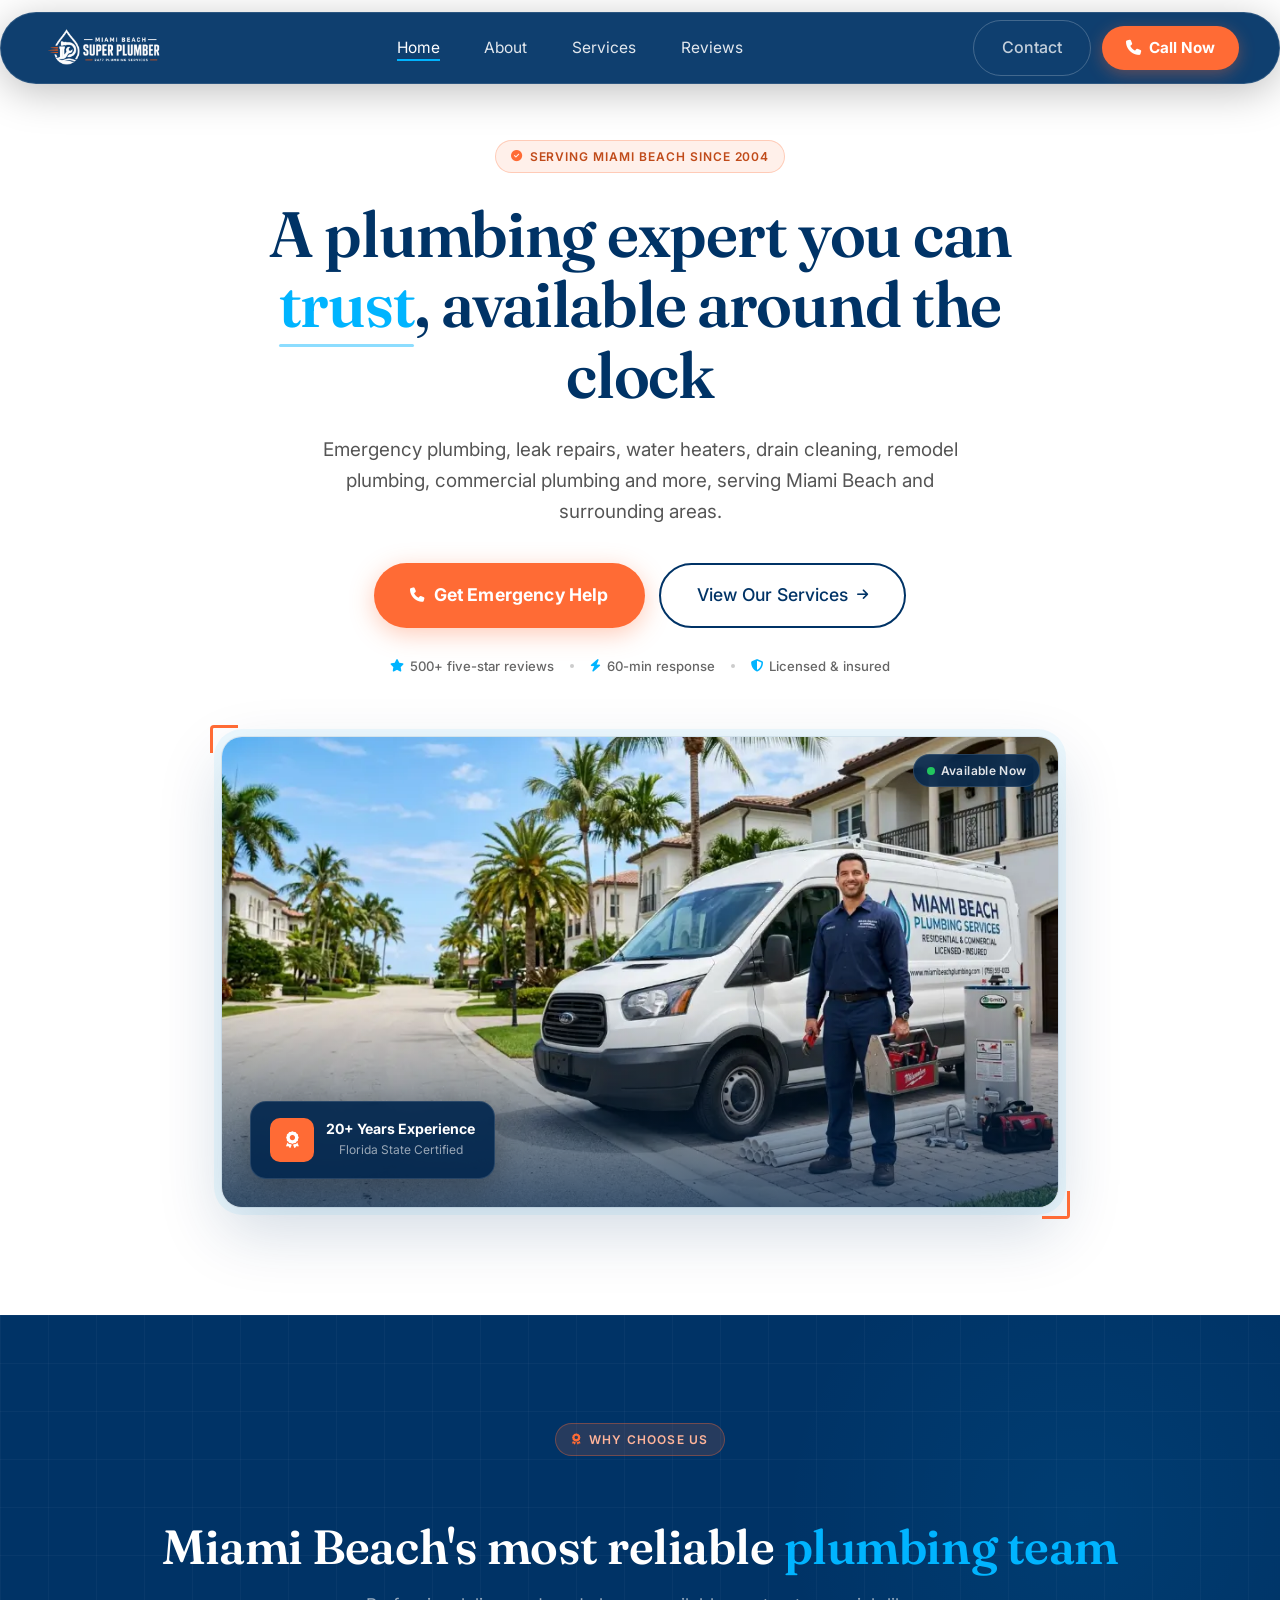
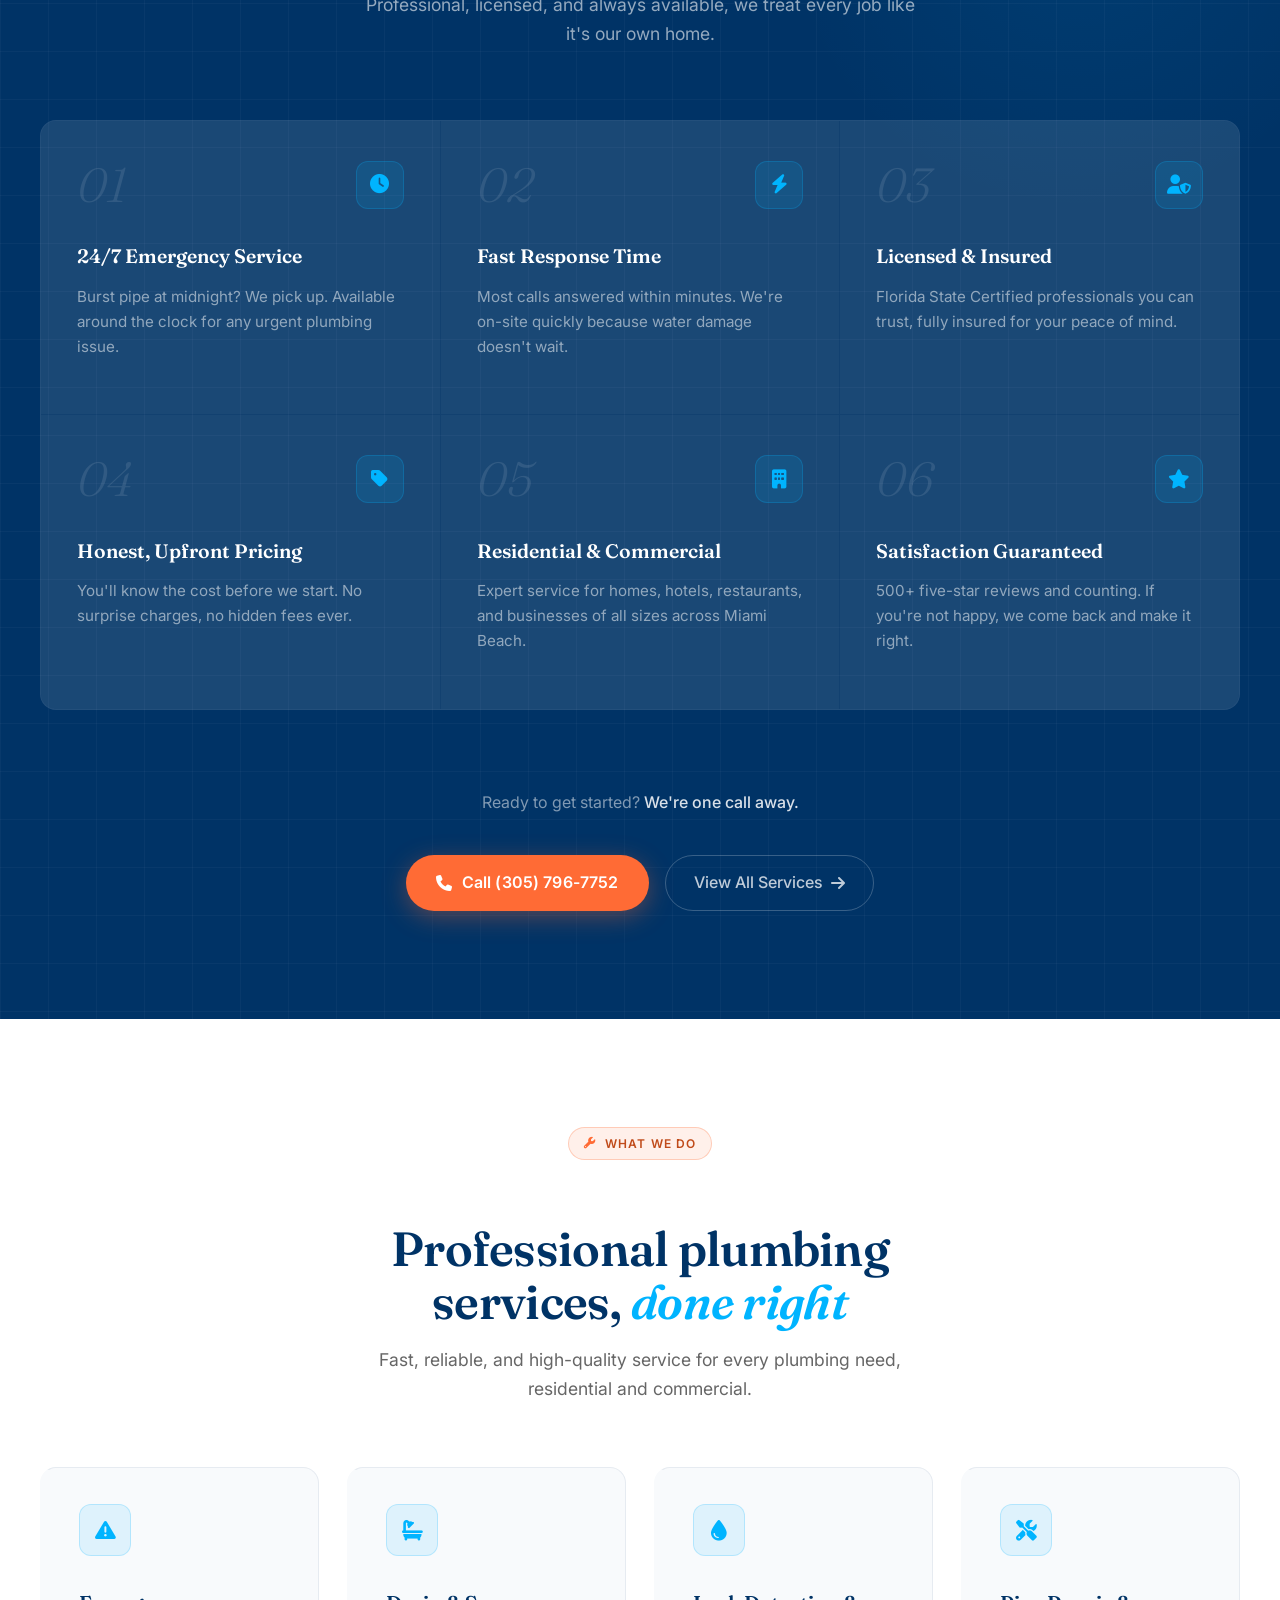
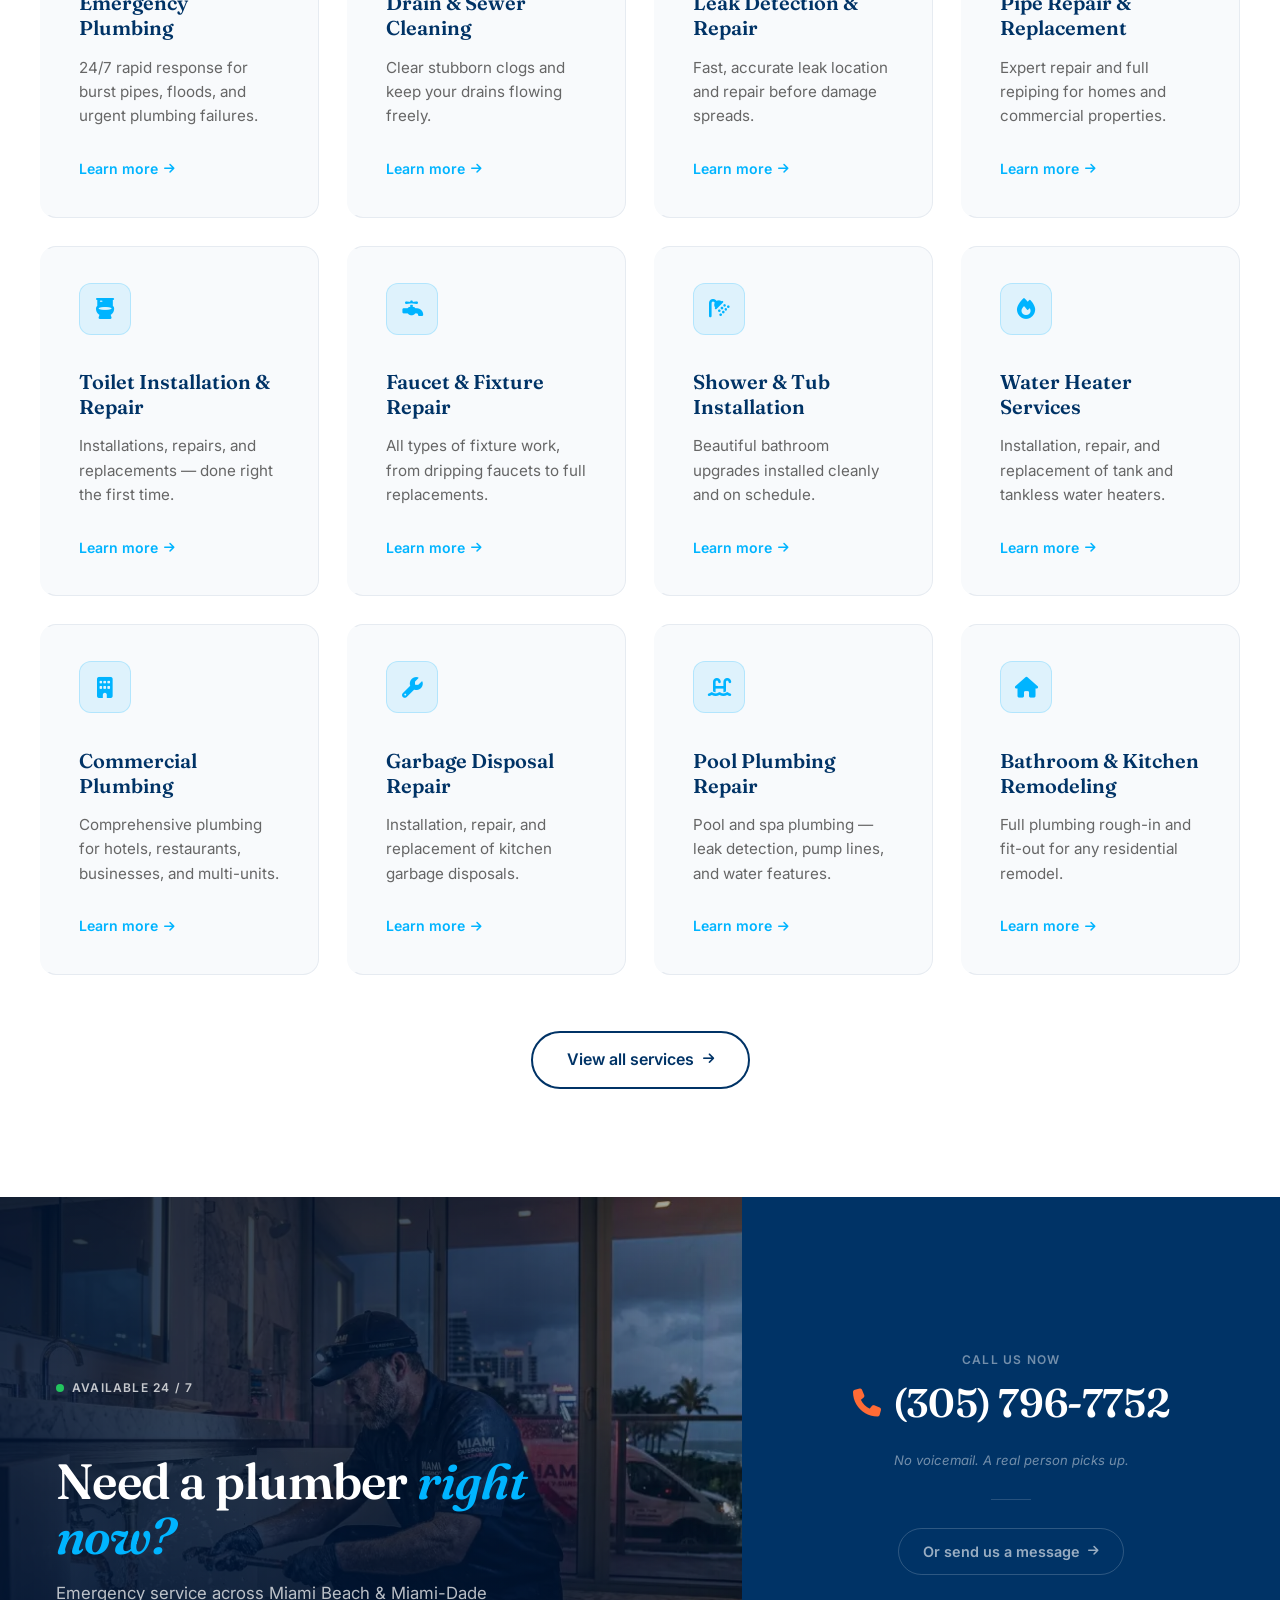
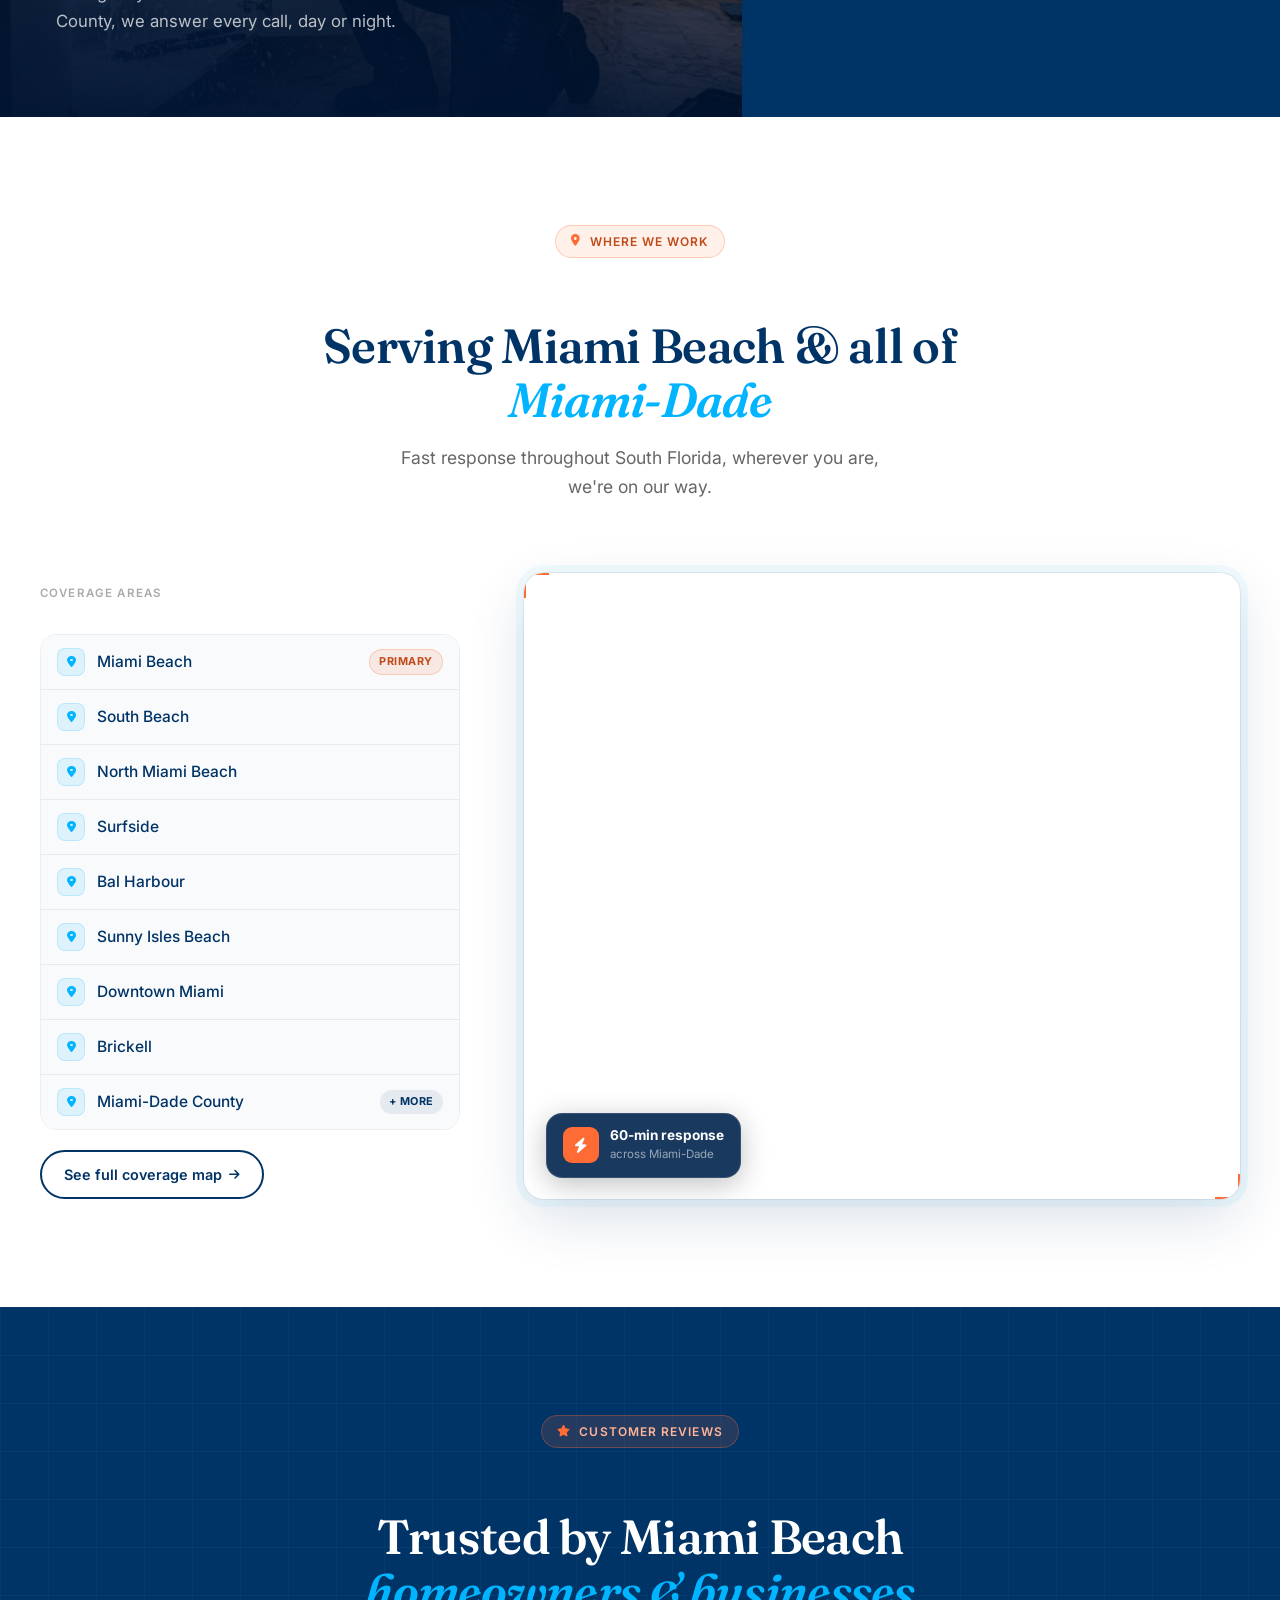
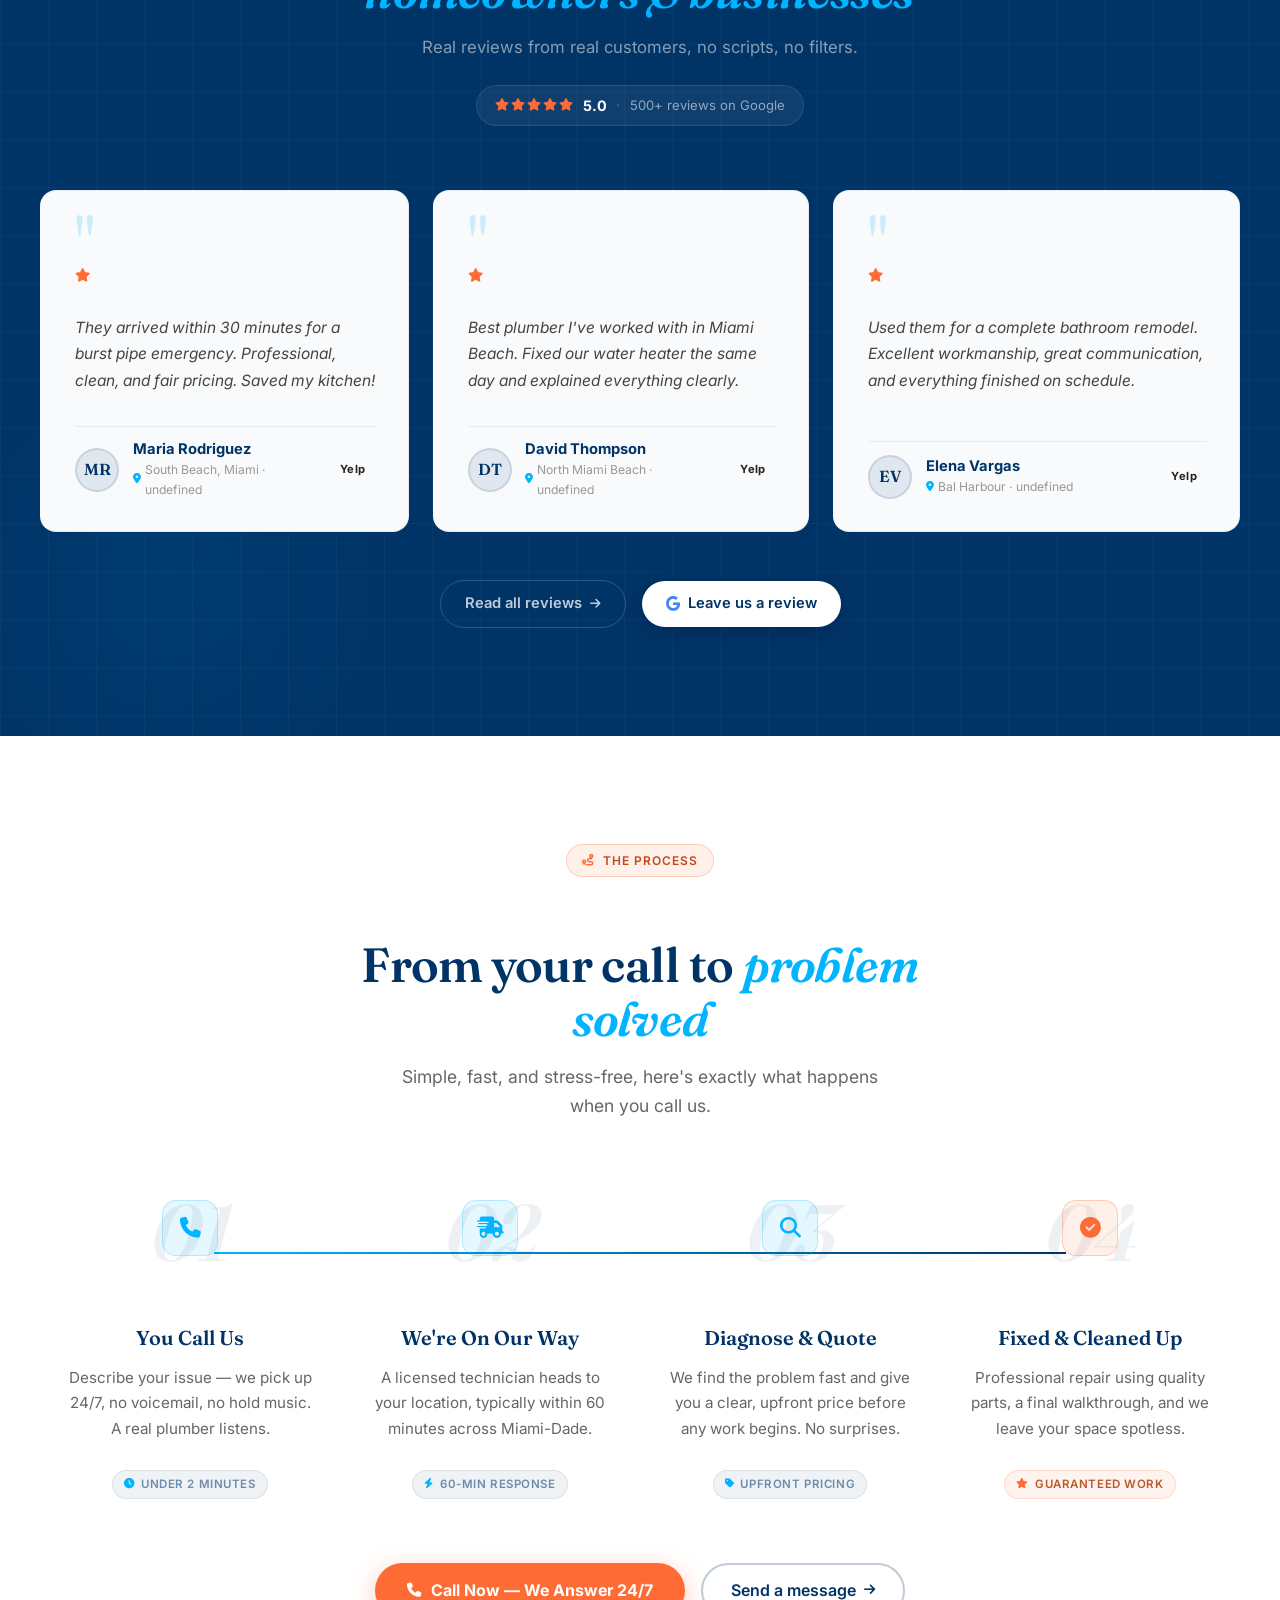
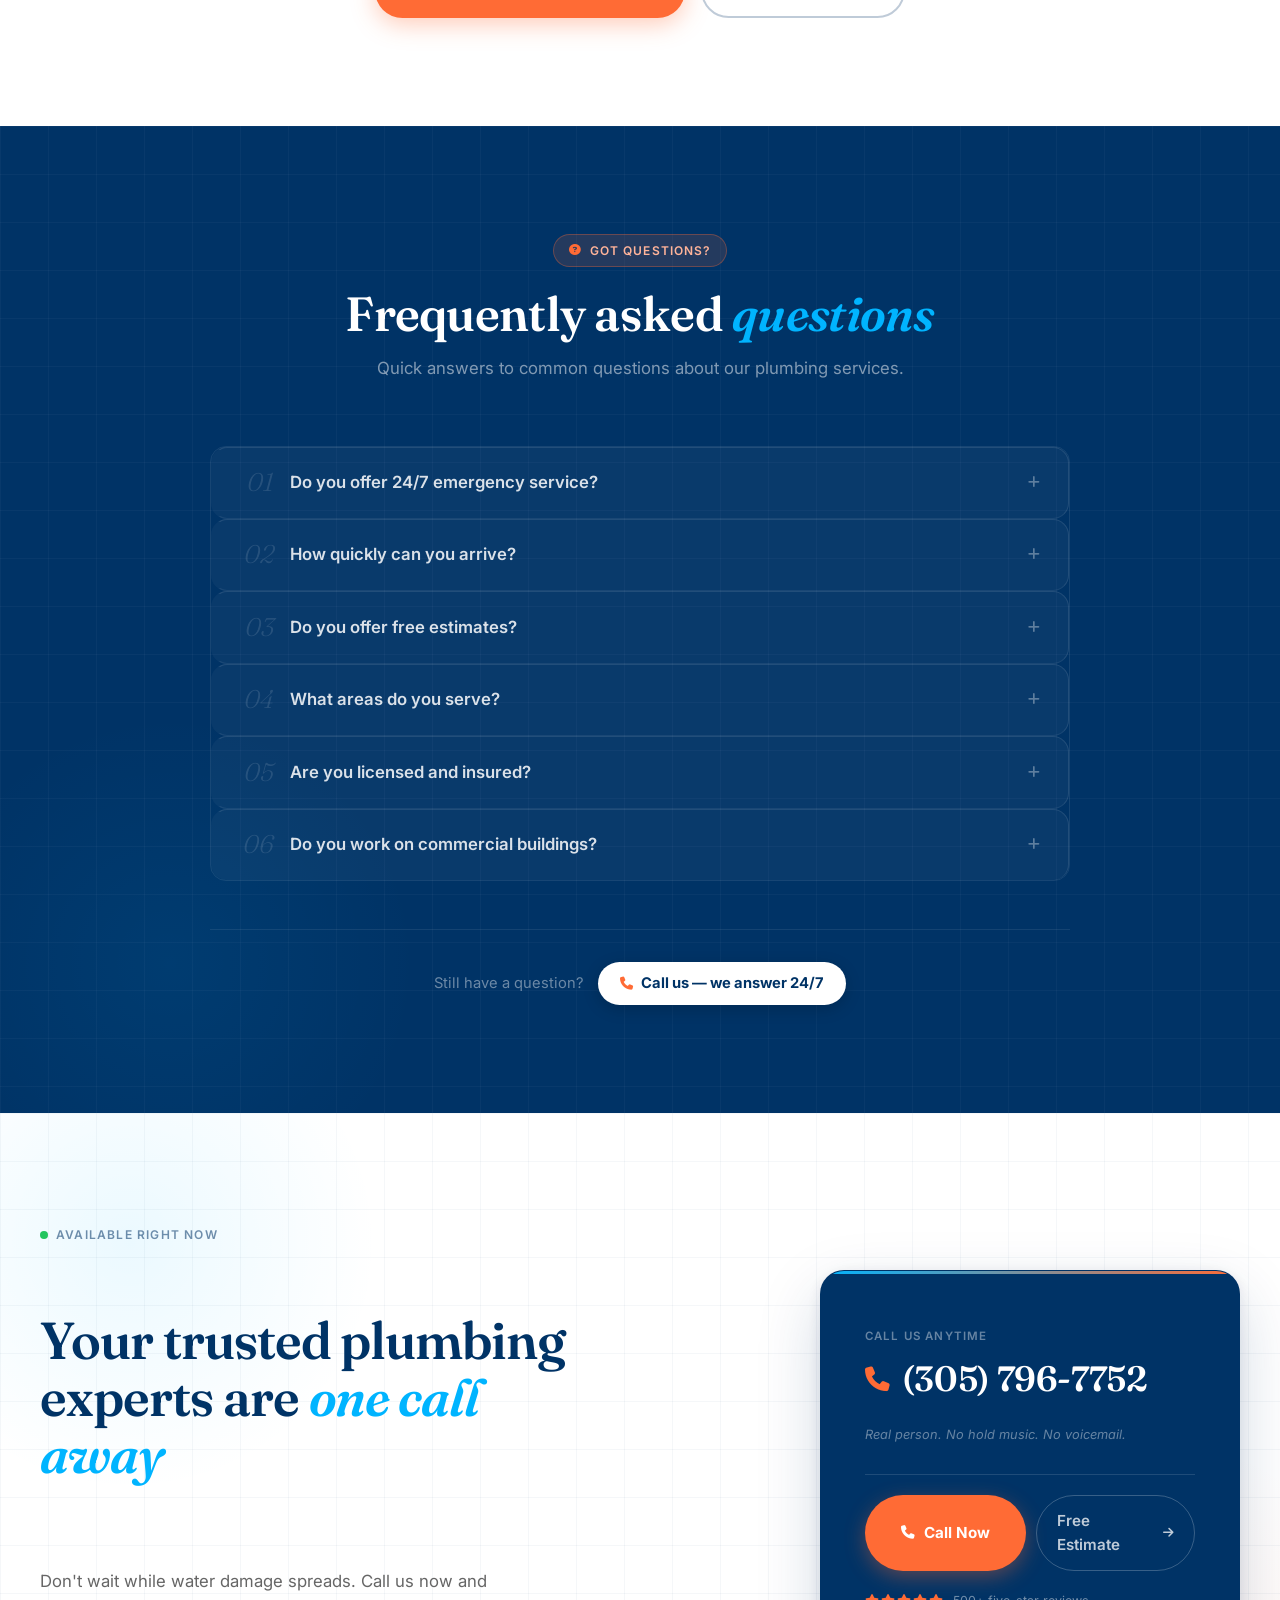
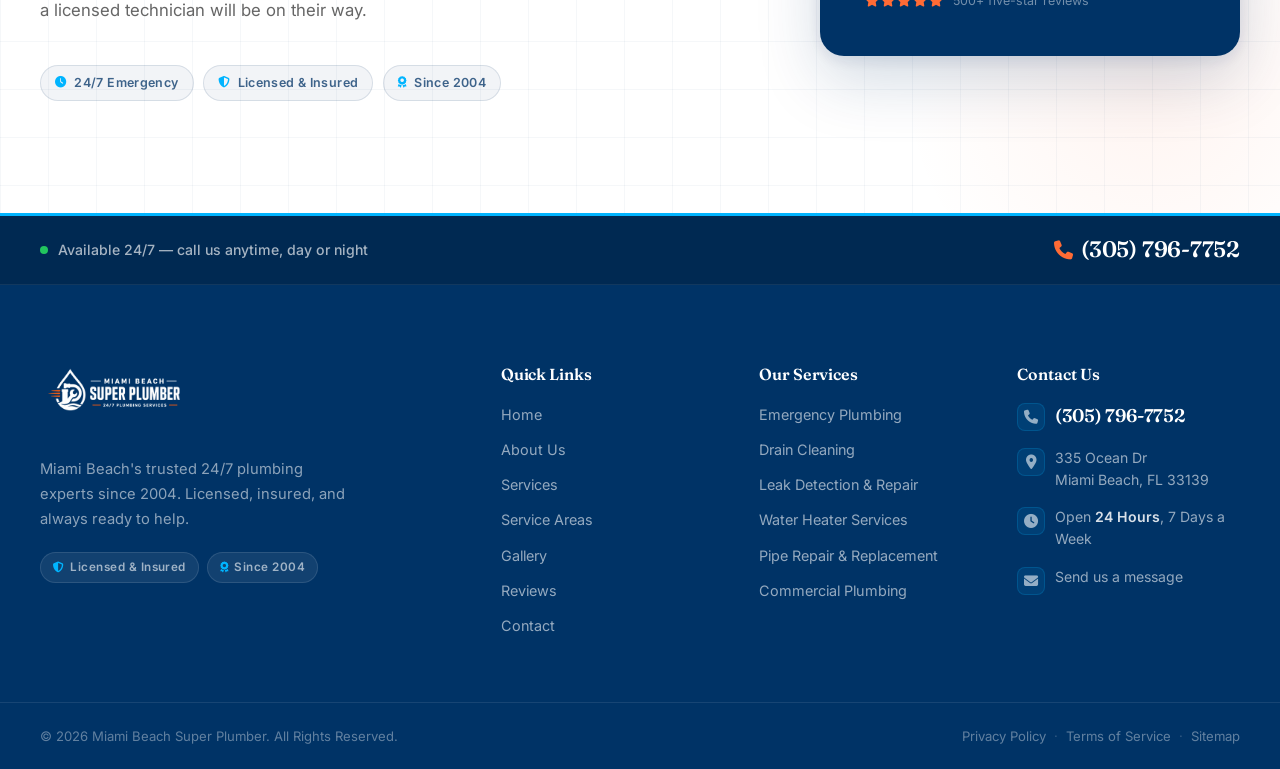
==== commit 791f3a34: "Add files via upload" ====
--- a/index.html
+++ b/index.html
@@ -9,6 +9,7 @@
     <link rel="stylesheet" href="https://cdnjs.cloudflare.com/ajax/libs/font-awesome/6.6.0/css/all.min.css">
     <link href="https://unpkg.com/aos@2.3.1/dist/aos.css" rel="stylesheet">
     <link rel="stylesheet" href="assets/css/style.css">
+    <link rel="stylesheet" href="assets/css/style2.css">
 
     <!-- Favicon -->
     <link rel="apple-touch-icon" sizes="180x180" href="super_favicon/apple-touch-icon.png">
@@ -18,54 +19,8 @@
 
 </head>
 <body>
-<!-- ==================== NAVIGATION ==================== -->
-<header id="header">
-    <nav class="nav-bar">
-        
-        <a href="index.html" class="logo">
-            <img src="assets/images/Super_Plumber1.png" 
-                 alt="Miami Beach Super Plumber Logo">
-        </a>
-
-        <ul class="nav-links" id="desktop-menu">
-            <li><a href="index.html">Home</a></li>
-            <li><a href="about.html">About</a></li>
-            <li><a href="services.html">Services</a></li>
-            <li><a href="reviews.html">Reviews</a></li>
-        </ul>
-
-        <div class="nav-ctas">
-            <a href="contact.html" class="btn-ghost">Contact</a>
-            <a href="tel:3057967752" class="btn-call">
-                <i class="fas fa-phone"></i>
-                Call Now
-            </a>
-        </div>
-
-        <button id="hamburger" class="hamburger">
-            <span></span>
-            <span></span>
-            <span></span>
-        </button>
-    </nav>
-
-    <div id="mobile-drawer" class="mobile-drawer">
-        <div class="mobile-drawer-inner">
-            <a href="index.html">Home</a>
-            <a href="about.html">About</a>
-            <a href="services.html">Services</a>
-            <a href="reviews.html">Reviews</a>
-            <a href="contact.html">Contact</a>
-            
-            <div class="mobile-drawer-ctas">
-                <a href="contact.html" class="btn-ghost">Contact Us</a>
-                <a href="tel:3057967752" class="btn-call">
-                    <i class="fas fa-phone"></i> Call Now
-                </a>
-            </div>
-        </div>
-    </div>
-</header>
+
+<div id="header-container"></div>
 
 <!-- ==================== HERO SECTION ==================== -->
 <section class="hero-section">
@@ -592,18 +547,32 @@
 
 <!-- ==================== FAQS ==================== -->
 <section class="faqs-section">
-    <div class="section-container">
-        <div class="section-header" data-aos="fade-up">
-            <h2>Frequently Asked Questions</h2>
-            <p class="section-subtitle">Quick answers to common questions about our plumbing services</p>
-        </div>
-
-        <div class="faq-accordion" id="faq-accordion">
-            <!-- Populated by JS -->
-        </div>
-    </div>
-</section>
-
+
+  <div class="faqs-container">
+
+    <!-- Header -->
+    <div class="faqs-header" data-aos="fade-up">
+      <div class="faqs-eyebrow">
+        <i class="fas fa-circle-question"></i>
+        Got questions?
+      </div>
+      <h2>Frequently asked <em>questions</em></h2>
+      <p class="faqs-subtitle">Quick answers to common questions about our plumbing services.</p>
+    </div>
+
+    <!-- Accordion — populated by JS -->
+    <div class="faq-accordion" id="faq-accordion"></div>
+
+    <div class="faqs-footer" data-aos="fade-up">
+      <p>Still have a question?</p>
+      <a href="tel:3057967752" class="faqs-cta">
+        <i class="fas fa-phone"></i> Call us — we answer 24/7
+      </a>
+    </div>
+
+  </div>
+
+</section>
 <!-- ==================== FINAL CTA ==================== -->
 <section class="fcta-section">
 
@@ -683,6 +652,17 @@
 
   </div>
 </section>
+
+<!-- SCROLL PROGRESS INDICATOR -->
+<div class="scroll-indicator" id="scrollIndicator">
+    <div class="scroll-progress-container">
+        <div class="scroll-progress-track"></div>
+        <div class="scroll-progress-bar" id="scrollProgress"></div>
+    </div>
+    <button class="scroll-text-btn" id="scrollBtn">
+        <span id="scrollText">Scroll Down</span>
+    </button>
+</div>
 
 <!-- Scripts -->
 <script>
@@ -693,6 +673,6 @@
         });
 </script>
 <script src="https://unpkg.com/aos@2.3.1/dist/aos.js"></script>
-<script src="assets/js/main.js"></script>
-</body>
+<script src="assets/js/header-loader.js"></script>
+<script src="assets/js/main.js"></script></body>
 </html>
--- a/assets/css/style.css
+++ b/assets/css/style.css
@@ -2329,7 +2329,6 @@
   overflow: hidden;
 }
  
-/* Subtle dot grid — same as why-choose-us */
 .testi-section::before {
   content: '';
   position: absolute;
@@ -2341,7 +2340,6 @@
   pointer-events: none;
 }
  
-/* Glow blob top-left */
 .testi-section::after {
   content: '';
   position: absolute;
@@ -3177,11 +3175,35 @@
 }
 
 /* ====================== FAQS SECTION ====================== */
+
 .faqs-section {
-    background-color: var(--navy);   
-    color: white;
-    padding: 100px 20px;
-    border-radius: 0;               
+  background: var(--navy);
+  padding: clamp(64px, 10vw, 108px) clamp(1.25rem, 5vw, 2.5rem);
+  position: relative;
+  overflow: hidden;
+}
+ 
+.faqs-section::before {
+  content: '';
+  position: absolute;
+  inset: 0;
+  background-image:
+    linear-gradient(rgba(255,255,255,0.03) 1px, transparent 1px),
+    linear-gradient(90deg, rgba(255,255,255,0.03) 1px, transparent 1px);
+  background-size: 48px 48px;
+  pointer-events: none;
+}
+ 
+.faqs-section::after {
+  content: '';
+  position: absolute;
+  width: 500px;
+  height: 500px;
+  border-radius: 50%;
+  background: radial-gradient(circle, rgba(0,180,255,0.07) 0%, transparent 70%);
+  bottom: -100px;
+  left: -80px;
+  pointer-events: none;
 }
 
 .faqs-section .section-container {
--- a/assets/css/style2.css
+++ b/assets/css/style2.css
@@ -0,0 +1,1233 @@
+/* ====================== ROOT VARIABLES ====================== */
+:root {
+    --navy: #003366;
+    --bright-blue: #00B4FF;
+    --accent: #FF6B35;
+    --white: #ffffff;
+    --radius: 16px;
+    --shadow: 0 10px 15px rgba(0, 0, 0, 0.1);
+}
+
+/* ====================== FONTS ====================== */
+body {
+    font-family: 'Inter', sans-serif;
+    margin: 0;
+    padding: 0;
+    color: #222;
+    line-height: 1.6;
+}
+
+h1, h2, h3, h4, h5, h6 {
+    font-family: 'Fraunces', serif;
+    font-weight: 600;
+    line-height: 1.2;
+}
+
+*,
+*::before,
+*::after{
+    box-sizing:border-box;
+}
+
+html{
+    overflow-x:hidden;
+}
+
+body{
+    overflow-x:hidden;
+    width:100%;
+}
+
+img,
+svg,
+video,
+iframe,
+canvas{
+    max-width:100%;
+    height:auto;
+    display:block;
+}
+
+
+/* GALLERY PAGE STYLES */
+
+.gl-eyebrow {
+  display: inline-flex; align-items: center; gap: 8px;
+  background: rgba(255,107,53,.10); border: 1px solid rgba(255,107,53,.28);
+  color: #c04b1a; font-family: 'Inter', sans-serif; font-size: 0.75rem;
+  font-weight: 600; letter-spacing: 0.09em; text-transform: uppercase;
+  padding: 6px 15px; border-radius: 100px; margin-bottom: 1.1rem; width: fit-content;
+}
+.gl-eyebrow i { color: var(--accent); font-size: 0.72rem; }
+.gl-eyebrow--light { background: rgba(255,107,53,.14); border-color: rgba(255,107,53,.32); color: #ffb49a; }
+
+.live-dot {
+  width: 8px; height: 8px; border-radius: 50%; background: #22c55e;
+  display: inline-block; flex-shrink: 0; animation: pulse-dot 2s ease infinite;
+}
+@keyframes pulse-dot {
+  0%,100% { box-shadow: 0 0 0 0 rgba(34,197,94,.55); }
+  50%      { box-shadow: 0 0 0 6px rgba(34,197,94,0); }
+}
+
+.gl-hero {
+  position: relative;
+  background: url('/assets/images/hero_img1.webp') center / cover no-repeat;
+  padding: clamp(130px,20vw,210px) clamp(1.25rem,5vw,2.5rem) clamp(80px,12vw,130px);
+  text-align: center; overflow: hidden;
+}
+.gl-hero-overlay {
+  position: absolute; inset: 0;
+  background: linear-gradient(to bottom, rgba(0,37,77,.78) 0%, rgba(0,37,77,.88) 55%, rgba(0,37,77,.96) 100%);
+  z-index: 0;
+}
+.gl-hero-inner {
+  position: relative; z-index: 1; max-width: 820px; margin: 0 auto;
+  display: flex; flex-direction: column; align-items: center; gap: 1.4rem;
+}
+.gl-hero-badge {
+  display: inline-flex; align-items: center; gap: 8px;
+  background: rgba(255,107,53,.15); border: 1px solid rgba(255,107,53,.35);
+  color: #ffb49a; font-family: 'Inter', sans-serif; font-size: 0.75rem;
+  font-weight: 600; letter-spacing: 0.09em; text-transform: uppercase;
+  padding: 6px 15px; border-radius: 100px;
+}
+.gl-hero-badge i { color: var(--accent); font-size: 0.72rem; }
+.gl-hero-headline {
+  font-family: 'Fraunces', serif; font-size: clamp(2.1rem,5.5vw,3.7rem);
+  font-weight: 600; color: #fff; line-height: 1.08; letter-spacing: -0.02em; margin: 0;
+}
+.gl-hero-headline em { font-style: italic; color: var(--bright-blue); }
+.gl-hero-sub {
+  font-family: 'Inter', sans-serif; font-size: clamp(.97rem,2.2vw,1.15rem);
+  color: rgba(255,255,255,.62); line-height: 1.65; max-width: 640px; margin: 0;
+}
+.gl-hero-ctas { display: flex; flex-wrap: wrap; gap: .85rem; justify-content: center; }
+
+.gl-btn-primary {
+  display: inline-flex; align-items: center; gap: 9px;
+  background: var(--accent); color: #fff; text-decoration: none;
+  font-family: 'Inter', sans-serif; font-size: 1.05rem; font-weight: 700;
+  padding: 15px 32px; border-radius: 100px;
+  box-shadow: 0 6px 24px rgba(255,107,53,.35);
+  transition: background .25s ease, transform .22s ease, box-shadow .25s ease;
+}
+.gl-btn-primary:hover { background: #e05a27; transform: translateY(-2px); box-shadow: 0 10px 32px rgba(255,107,53,.48); }
+
+.gl-btn-ghost {
+  display: inline-flex; align-items: center; gap: 8px;
+  color: rgba(255,255,255,.82); text-decoration: none;
+  font-family: 'Inter', sans-serif; font-size: 1.05rem; font-weight: 600;
+  padding: 13px 28px; border-radius: 100px; border: 1.5px solid rgba(255,255,255,.28);
+  transition: all .25s ease;
+}
+.gl-btn-ghost:hover { border-color: rgba(255,255,255,.55); background: rgba(255,255,255,.08); color: #fff; transform: translateY(-2px); }
+
+.gl-hero-chips { display: flex; flex-wrap: wrap; gap: .55rem; justify-content: center; }
+.gl-hero-chip {
+  display: inline-flex; align-items: center; gap: 7px;
+  font-family: 'Inter', sans-serif; font-size: 0.77rem; font-weight: 600;
+  color: rgba(255,255,255,.72); background: rgba(255,255,255,.08);
+  border: 1px solid rgba(255,255,255,.13); padding: 7px 14px; border-radius: 100px;
+}
+.gl-hero-chip i { color: var(--bright-blue); font-size: 0.70rem; }
+
+.gl-intro {
+  background: var(--white);
+  padding: clamp(64px,10vw,108px) clamp(1.25rem,5vw,2.5rem);
+}
+.gl-intro-inner {
+  max-width: 1280px; margin: 0 auto; display: grid;
+  grid-template-columns: 1fr; gap: clamp(2.5rem,6vw,4rem); align-items: center;
+}
+@media (min-width: 768px) { .gl-intro-inner { grid-template-columns: 1fr 1fr; } }
+
+.gl-intro-text { display: flex; flex-direction: column; gap: 1rem; }
+.gl-intro-text h2 {
+  font-family: 'Fraunces', serif; font-size: clamp(1.9rem,4.5vw,2.9rem);
+  font-weight: 600; color: var(--navy); line-height: 1.12; letter-spacing: -0.015em; margin: 0;
+}
+.gl-intro-text h2 em { font-style: italic; color: var(--bright-blue); }
+.gl-intro-text p { font-family: 'Inter', sans-serif; font-size: clamp(.93rem,2vw,1.05rem); color: #555; line-height: 1.70; margin: 0; }
+
+.gl-intro-cards { display: flex; flex-direction: column; gap: 0; border: 1px solid rgba(0,51,102,.08); border-radius: var(--radius); overflow: hidden; }
+.gl-highlight-card {
+  display: flex; align-items: flex-start; gap: 1rem;
+  padding: 1.1rem 1.25rem; border-bottom: 1px solid rgba(0,51,102,.07);
+  background: #f8fafc; transition: background .22s ease;
+}
+.gl-highlight-card:last-child { border-bottom: none; }
+.gl-highlight-card:hover { background: rgba(0,180,255,.05); }
+.gl-highlight-icon {
+  width: 34px; height: 34px; border-radius: 9px;
+  background: rgba(0,180,255,.10); border: 1px solid rgba(0,180,255,.20);
+  display: flex; align-items: center; justify-content: center;
+  font-size: .82rem; color: var(--bright-blue); flex-shrink: 0; margin-top: 1px;
+}
+.gl-highlight-card div { display: flex; flex-direction: column; gap: 2px; }
+.gl-highlight-card strong { font-family: 'Inter', sans-serif; font-size: .92rem; font-weight: 700; color: var(--navy); }
+.gl-highlight-card span { font-family: 'Inter', sans-serif; font-size: .82rem; color: #777; line-height: 1.45; }
+
+.gl-grid-section {
+  background: #f8fafc;
+  padding: clamp(64px,10vw,108px) clamp(1.25rem,5vw,2.5rem);
+}
+.gl-grid-inner { max-width: 1280px; margin: 0 auto; }
+
+.gl-grid-header { text-align: center; margin-bottom: clamp(2rem,5vw,3rem); }
+.gl-grid-header h2 {
+  font-family: 'Fraunces', serif; font-size: clamp(1.9rem,4.5vw,3rem);
+  font-weight: 600; color: var(--navy); line-height: 1.12; letter-spacing: -0.015em;
+  margin: 0; max-width: 620px; margin-left: auto; margin-right: auto;
+}
+.gl-grid-header h2 em { font-style: italic; color: var(--bright-blue); }
+
+/* Filter bar */
+.gl-filters {
+  display: flex; flex-wrap: wrap; gap: .5rem;
+  justify-content: center; margin-bottom: clamp(2rem,5vw,3rem);
+}
+.gl-filter {
+  display: inline-flex; align-items: center; gap: 6px;
+  font-family: 'Inter', sans-serif; font-size: 0.83rem; font-weight: 600;
+  color: #666; background: var(--white); border: 1.5px solid rgba(0,51,102,.12);
+  padding: 8px 18px; border-radius: 100px; cursor: pointer;
+  transition: background .22s ease, border-color .22s ease, color .22s ease, transform .18s ease;
+}
+.gl-filter:hover { border-color: rgba(0,51,102,.28); color: var(--navy); transform: translateY(-1px); }
+.gl-filter.active { background: var(--navy); border-color: var(--navy); color: #fff; }
+
+/* Masonry — CSS columns */
+.gl-masonry {
+  columns: 1;
+  column-gap: 1.25rem;
+}
+@media (min-width: 580px) { .gl-masonry { columns: 2; } }
+@media (min-width: 960px) { .gl-masonry { columns: 3; } }
+
+.gl-card {
+  break-inside: avoid;
+  margin-bottom: 1.25rem;
+  background: var(--white);
+  border-radius: var(--radius);
+  overflow: hidden;
+  border: 1px solid rgba(0,51,102,.07);
+  box-shadow: 0 4px 16px rgba(0,51,102,.07);
+  cursor: pointer;
+  transition: transform .25s ease, box-shadow .25s ease;
+}
+.gl-card:hover { transform: translateY(-5px); box-shadow: 0 14px 40px rgba(0,51,102,.13); }
+.gl-card.gl-hidden { display: none; }
+
+.gl-card-img-wrap {
+  position: relative; overflow: hidden;
+}
+.gl-card-img {
+  width: 100%; height: auto; display: block;
+  transition: transform .45s ease;
+}
+.gl-card:hover .gl-card-img { transform: scale(1.06); }
+
+.gl-card-cat {
+  position: absolute; top: .75rem; left: .75rem;
+  font-family: 'Inter', sans-serif; font-size: .68rem; font-weight: 700;
+  letter-spacing: .05em; text-transform: uppercase;
+  background: rgba(0,37,77,.88); color: #fff;
+  padding: 4px 10px; border-radius: 100px;
+  backdrop-filter: blur(6px);
+}
+
+.gl-card-zoom {
+  position: absolute; top: .75rem; right: .75rem;
+  width: 32px; height: 32px; border-radius: 50%;
+  background: rgba(0,37,77,.80); color: #fff;
+  display: flex; align-items: center; justify-content: center;
+  font-size: .78rem; opacity: 0;
+  transition: opacity .25s ease;
+  backdrop-filter: blur(6px);
+}
+.gl-card:hover .gl-card-zoom { opacity: 1; }
+
+.gl-card-body { padding: 1.1rem 1.25rem 1.3rem; }
+.gl-card-body h3 {
+  font-family: 'Fraunces', serif; font-size: clamp(1rem,2.2vw,1.15rem);
+  font-weight: 600; color: var(--navy); margin: 0 0 .4rem; line-height: 1.2;
+}
+.gl-card-body p {
+  font-family: 'Inter', sans-serif; font-size: .85rem;
+  color: #666; line-height: 1.60; margin: 0;
+}
+
+.gl-load-wrap { text-align: center; margin-top: clamp(1.5rem,4vw,2.5rem); }
+.gl-load-btn {
+  display: inline-flex; align-items: center; gap: 9px;
+  font-family: 'Inter', sans-serif; font-size: .95rem; font-weight: 600;
+  color: var(--navy); background: transparent;
+  border: 2px solid rgba(0,51,102,.20); padding: 13px 30px; border-radius: 100px;
+  cursor: pointer; transition: background .22s ease, border-color .22s ease, color .22s ease, transform .22s ease;
+}
+.gl-load-btn i { font-size: .80rem; transition: transform .22s ease; }
+.gl-load-btn:hover { background: var(--navy); border-color: var(--navy); color: #fff; transform: translateY(-2px); }
+.gl-load-btn:hover i { transform: translateY(3px); }
+.gl-load-btn.gl-no-more { display: none; }
+
+.gl-ba-section {
+  background: var(--navy); padding: clamp(64px,10vw,108px) clamp(1.25rem,5vw,2.5rem);
+  position: relative; overflow: hidden;
+}
+.gl-ba-section::before {
+  content: ''; position: absolute; inset: 0;
+  background-image: linear-gradient(rgba(255,255,255,.03) 1px,transparent 1px), linear-gradient(90deg,rgba(255,255,255,.03) 1px,transparent 1px);
+  background-size: 48px 48px; pointer-events: none;
+}
+.gl-ba-inner { max-width: 1280px; margin: 0 auto; position: relative; z-index: 1; }
+
+.gl-ba-header { text-align: center; margin-bottom: clamp(2.5rem,6vw,4rem); }
+.gl-ba-header h2 { font-family: 'Fraunces', serif; font-size: clamp(1.9rem,4.5vw,3rem); font-weight: 600; color: #fff; line-height: 1.12; letter-spacing: -0.015em; margin: 0; }
+.gl-ba-header h2 em { font-style: italic; color: var(--bright-blue); }
+.gl-ba-sub { font-family: 'Inter', sans-serif; font-size: clamp(.92rem,2vw,1.05rem); color: rgba(255,255,255,.50); margin: .85rem 0 0; }
+
+.gl-ba-grid {
+  display: grid; grid-template-columns: 1fr; gap: 1.75rem;
+}
+@media (min-width: 640px) { .gl-ba-grid { grid-template-columns: repeat(2,1fr); } }
+@media (min-width: 960px) { .gl-ba-grid { grid-template-columns: repeat(3,1fr); } }
+
+.gl-ba-card {
+  background: rgba(255,255,255,.05); border: 1px solid rgba(255,255,255,.09);
+  border-radius: var(--radius); overflow: hidden;
+}
+
+.gl-ba-slider {
+  position: relative; overflow: hidden; cursor: col-resize;
+  user-select: none; -webkit-user-select: none;
+  aspect-ratio: 4/3;
+}
+
+.gl-ba-before,
+.gl-ba-after {
+  position: absolute; inset: 0; overflow: hidden;
+}
+.gl-ba-before img,
+.gl-ba-after img {
+  width: 100%; height: 100%; object-fit: cover; display: block; pointer-events: none;
+}
+
+.gl-ba-after {
+  clip-path: inset(0 0 0 50%);
+}
+
+.gl-ba-label {
+  position: absolute; bottom: .75rem;
+  font-family: 'Inter', sans-serif; font-size: .72rem; font-weight: 700;
+  letter-spacing: .06em; text-transform: uppercase;
+  padding: 4px 10px; border-radius: 100px; z-index: 2;
+}
+.gl-ba-label--before {
+  left: .75rem; background: rgba(0,37,77,.85); color: rgba(255,255,255,.80);
+}
+.gl-ba-label--after {
+  right: .75rem; background: rgba(0,37,77,.85); color: var(--bright-blue);
+}
+
+.gl-ba-handle {
+  position: absolute; top: 0; bottom: 0;
+  left: 50%; transform: translateX(-50%);
+  width: 36px; z-index: 3;
+  display: flex; align-items: center; justify-content: center;
+  pointer-events: none;
+}
+.gl-ba-handle::before {
+  content: ''; position: absolute; top: 0; bottom: 0;
+  left: 50%; transform: translateX(-50%);
+  width: 2px; background: #fff; opacity: .8;
+}
+.gl-ba-handle i {
+  width: 32px; height: 32px; border-radius: 50%;
+  background: #fff; color: var(--navy);
+  display: flex; align-items: center; justify-content: center;
+  font-size: .82rem; box-shadow: 0 2px 12px rgba(0,0,0,.30);
+  position: relative; z-index: 1;
+}
+
+.gl-ba-caption {
+  padding: 1rem 1.25rem 1.25rem;
+  display: flex; flex-direction: column; gap: 3px;
+}
+.gl-ba-caption strong { font-family: 'Inter', sans-serif; font-size: .92rem; font-weight: 700; color: #fff; }
+.gl-ba-caption span { font-family: 'Inter', sans-serif; font-size: .78rem; color: rgba(255,255,255,.48); }
+
+.gl-cats-section {
+  background: var(--white);
+  padding: clamp(64px,10vw,108px) clamp(1.25rem,5vw,2.5rem);
+}
+.gl-cats-inner { max-width: 1280px; margin: 0 auto; }
+.gl-cats-header { text-align: center; margin-bottom: clamp(2.5rem,6vw,4rem); }
+.gl-cats-header h2 { font-family: 'Fraunces', serif; font-size: clamp(1.9rem,4.5vw,3rem); font-weight: 600; color: var(--navy); line-height: 1.12; letter-spacing: -0.015em; margin: 0; max-width: 560px; margin-left: auto; margin-right: auto; }
+.gl-cats-header h2 em { font-style: italic; color: var(--bright-blue); }
+
+.gl-cats-grid {
+  display: grid; grid-template-columns: 1fr; gap: 1.25rem;
+}
+@media (min-width: 480px) { .gl-cats-grid { grid-template-columns: repeat(2,1fr); } }
+@media (min-width: 768px) { .gl-cats-grid { grid-template-columns: repeat(4,1fr); gap: 1.5rem; } }
+
+.gl-cat-card {
+  display: flex; align-items: center; gap: .9rem;
+  background: #f8fafc; border: 1px solid rgba(0,51,102,.07);
+  border-left: 3px solid transparent; border-radius: var(--radius);
+  padding: 1.1rem 1.25rem; text-decoration: none;
+  transition: border-color .25s ease, background .25s ease, box-shadow .25s ease, transform .25s ease;
+}
+.gl-cat-card:hover { border-left-color: var(--bright-blue); background: var(--white); box-shadow: 0 8px 28px rgba(0,51,102,.09); transform: translateY(-3px); }
+.gl-cat-icon {
+  width: 44px; height: 44px; border-radius: 11px; flex-shrink: 0;
+  background: rgba(0,180,255,.10); border: 1px solid rgba(0,180,255,.20);
+  display: flex; align-items: center; justify-content: center;
+  font-size: 1.1rem; color: var(--bright-blue);
+  transition: background .25s ease, transform .25s ease;
+}
+.gl-cat-card:hover .gl-cat-icon { background: rgba(0,180,255,.20); transform: scale(1.06); }
+.gl-cat-body { display: flex; flex-direction: column; gap: 3px; }
+.gl-cat-body h3 { font-family: 'Inter', sans-serif; font-size: .88rem; font-weight: 700; color: var(--navy); margin: 0; line-height: 1.2; }
+.gl-cat-body span { font-family: 'Inter', sans-serif; font-size: .78rem; font-weight: 600; color: var(--bright-blue); display: flex; align-items: center; gap: 5px; }
+.gl-cat-body span i { font-size: .68rem; transition: transform .22s ease; }
+.gl-cat-card:hover .gl-cat-body span i { transform: translateX(4px); }
+
+.gl-stats {
+  background: var(--white); border-top: 1px solid rgba(0,51,102,.07);
+  padding: clamp(48px,8vw,80px) clamp(1.25rem,5vw,2.5rem);
+}
+.gl-stats-inner {
+  max-width: 1280px; margin: 0 auto; display: grid;
+  grid-template-columns: repeat(2,1fr); gap: 1.25rem;
+}
+@media (min-width: 768px) { .gl-stats-inner { grid-template-columns: repeat(4,1fr); } }
+
+.gl-stat-card {
+  display: flex; flex-wrap: wrap; justify-content: center; align-items: baseline;
+  gap: 0; text-align: center; padding: 1.5rem 1rem;
+  background: #f8fafc; border: 1px solid rgba(0,51,102,.08); border-radius: var(--radius);
+  transition: border-color .22s ease, background .22s ease;
+}
+.gl-stat-card:hover { border-color: rgba(0,180,255,.30); background: rgba(0,180,255,.04); }
+.gl-stat-num { font-family: 'Fraunces', serif; font-size: clamp(2.1rem,5vw,2.8rem); font-weight: 600; color: var(--navy); line-height: 1; letter-spacing: -0.02em; }
+.gl-stat-unit { font-family: 'Fraunces', serif; font-size: clamp(1rem,2.5vw,1.4rem); font-weight: 600; color: var(--accent); margin-left: 2px; align-self: flex-start; margin-top: 4px; }
+.gl-stat-label { width: 100%; font-family: 'Inter', sans-serif; font-size: 0.72rem; font-weight: 600; color: #999; text-transform: uppercase; letter-spacing: 0.07em; margin-top: 6px; }
+
+.gl-social-section {
+  background: var(--navy); padding: clamp(64px,10vw,108px) clamp(1.25rem,5vw,2.5rem);
+  position: relative; overflow: hidden;
+}
+.gl-social-section::before {
+  content: ''; position: absolute; inset: 0;
+  background-image: linear-gradient(rgba(255,255,255,.03) 1px,transparent 1px), linear-gradient(90deg,rgba(255,255,255,.03) 1px,transparent 1px);
+  background-size: 48px 48px; pointer-events: none;
+}
+.gl-social-inner { max-width: 1280px; margin: 0 auto; position: relative; z-index: 1; }
+.gl-social-header { text-align: center; margin-bottom: clamp(2rem,5vw,3rem); }
+.gl-social-header h2 { font-family: 'Fraunces', serif; font-size: clamp(1.9rem,4.5vw,3rem); font-weight: 600; color: #fff; line-height: 1.12; letter-spacing: -0.015em; margin: 0; }
+.gl-social-header h2 em { font-style: italic; color: var(--bright-blue); }
+.gl-social-sub { font-family: 'Inter', sans-serif; font-size: clamp(.92rem,2vw,1.05rem); color: rgba(255,255,255,.50); margin: .85rem 0 0; }
+
+.gl-social-grid {
+  display: grid; grid-template-columns: repeat(2,1fr); gap: .5rem;
+}
+@media (min-width: 580px) { .gl-social-grid { grid-template-columns: repeat(3,1fr); } }
+@media (min-width: 960px) { .gl-social-grid { grid-template-columns: repeat(6,1fr); } }
+
+.gl-social-item {
+  position: relative; overflow: hidden;
+  border-radius: var(--radius); aspect-ratio: 1/1; display: block;
+}
+.gl-social-item img { width: 100%; height: 100%; object-fit: cover; display: block; transition: transform .45s ease; }
+.gl-social-item:hover img { transform: scale(1.08); }
+.gl-social-overlay {
+  position: absolute; inset: 0;
+  background: rgba(0,37,77,.60);
+  display: flex; align-items: center; justify-content: center;
+  font-size: 1.5rem; color: #fff;
+  opacity: 0; transition: opacity .25s ease;
+}
+.gl-social-item:hover .gl-social-overlay { opacity: 1; }
+
+.gl-social-follow {
+  display: flex; flex-wrap: wrap; gap: .75rem;
+  justify-content: center; margin-top: clamp(2rem,5vw,3rem);
+}
+.gl-follow-btn {
+  display: inline-flex; align-items: center; gap: 9px;
+  font-family: 'Inter', sans-serif; font-size: .95rem; font-weight: 700;
+  padding: 13px 26px; border-radius: 100px; text-decoration: none;
+  transition: transform .22s ease, box-shadow .22s ease, background .22s ease;
+}
+.gl-follow-btn:hover { transform: translateY(-2px); }
+.gl-follow-ig { background: linear-gradient(135deg,#f09433,#e6683c,#dc2743,#cc2366,#bc1888); color: #fff; }
+.gl-follow-ig:hover { box-shadow: 0 8px 28px rgba(220,39,67,.40); }
+.gl-follow-fb { background: #1877F2; color: #fff; }
+.gl-follow-fb:hover { box-shadow: 0 8px 28px rgba(24,119,242,.40); }
+
+
+.gl-faq { background: var(--white); padding: clamp(64px,10vw,108px) clamp(1.25rem,5vw,2.5rem); }
+.gl-faq-inner { max-width: 860px; margin: 0 auto; }
+.gl-faq-header { text-align: center; margin-bottom: clamp(2rem,5vw,3.5rem); }
+.gl-faq-header h2 { font-family: 'Fraunces', serif; font-size: clamp(1.9rem,4.5vw,3rem); font-weight: 600; color: var(--navy); line-height: 1.12; letter-spacing: -0.015em; margin: 1rem 0 0; }
+.gl-faq-header h2 em { font-style: italic; color: var(--bright-blue); }
+
+.gl-faq-list { display: flex; flex-direction: column; gap: .75rem; }
+.gl-faq-item { border: 1px solid rgba(0,51,102,.10); border-radius: var(--radius); overflow: hidden; transition: border-color .22s ease, box-shadow .22s ease; }
+.gl-faq-item.open { border-color: rgba(0,180,255,.30); box-shadow: 0 4px 20px rgba(0,51,102,.07); }
+.gl-faq-q {
+  width: 100%; padding: 1.2rem 1.5rem; background: #f8fafc; border: none;
+  text-align: left; font-family: 'Inter', sans-serif; font-size: clamp(.9rem,2vw,1rem);
+  font-weight: 600; color: var(--navy); cursor: pointer;
+  display: flex; justify-content: space-between; align-items: center; gap: 1rem;
+  transition: background .22s ease;
+}
+.gl-faq-q:hover { background: rgba(0,180,255,.06); }
+.gl-faq-item.open .gl-faq-q { background: rgba(0,180,255,.07); }
+.gl-faq-icon { font-size: .85rem; color: var(--bright-blue); flex-shrink: 0; transition: transform .3s ease; }
+.gl-faq-item.open .gl-faq-icon { transform: rotate(45deg); }
+.gl-faq-a { max-height: 0; overflow: hidden; padding: 0 1.5rem; background: #fff; transition: max-height .4s cubic-bezier(.4,0,.2,1), padding .35s ease; }
+.gl-faq-item.open .gl-faq-a { max-height: 260px; padding: 1rem 1.5rem 1.4rem; }
+.gl-faq-a p { font-family: 'Inter', sans-serif; font-size: clamp(.88rem,1.9vw,.97rem); color: #555; line-height: 1.70; margin: 0; }
+.gl-faq-a a { color: var(--bright-blue); font-weight: 600; text-decoration: none; }
+.gl-faq-a a:hover { text-decoration: underline; }
+
+
+.gl-final-cta {
+  position: relative;
+  background: url('/assets/images/emerg_img.webp') center / cover no-repeat;
+  padding: clamp(72px,12vw,120px) clamp(1.25rem,5vw,2.5rem);
+  overflow: hidden;
+}
+.gl-final-overlay { position: absolute; inset: 0; background: linear-gradient(135deg,rgba(0,37,77,.95) 0%,rgba(0,37,77,.88) 100%); z-index: 0; }
+.gl-final-inner {
+  max-width: 1280px; margin: 0 auto; position: relative; z-index: 1;
+  display: grid; grid-template-columns: 1fr; gap: clamp(2rem,5vw,3.5rem); align-items: center;
+}
+@media (min-width: 768px) { .gl-final-inner { grid-template-columns: 1fr auto; } }
+
+.gl-final-text { display: flex; flex-direction: column; gap: 1rem; }
+.gl-final-text h2 { font-family: 'Fraunces', serif; font-size: clamp(1.9rem,4.5vw,3rem); font-weight: 600; color: #fff; line-height: 1.1; letter-spacing: -0.015em; margin: 0; }
+.gl-final-text h2 em { font-style: italic; color: var(--bright-blue); }
+.gl-final-text p { font-family: 'Inter', sans-serif; font-size: clamp(.93rem,2vw,1.05rem); color: rgba(255,255,255,.60); line-height: 1.70; margin: 0; max-width: 560px; }
+
+.gl-final-ctas { display: flex; flex-direction: column; gap: .75rem; flex-shrink: 0; }
+@media (min-width: 480px) { .gl-final-ctas { flex-direction: row; } }
+@media (min-width: 768px) { .gl-final-ctas { flex-direction: column; min-width: 200px; } }
+
+.gl-final-btn-primary {
+  display: inline-flex; align-items: center; justify-content: center; gap: 9px;
+  background: var(--accent); color: #fff; text-decoration: none;
+  font-family: 'Inter', sans-serif; font-size: 1rem; font-weight: 700;
+  padding: 15px 30px; border-radius: 100px;
+  box-shadow: 0 6px 24px rgba(255,107,53,.38); white-space: nowrap;
+  transition: background .25s ease, transform .22s ease, box-shadow .25s ease;
+}
+.gl-final-btn-primary:hover { background: #e05a27; transform: translateY(-2px); box-shadow: 0 10px 32px rgba(255,107,53,.50); }
+
+.gl-final-btn-ghost {
+  display: inline-flex; align-items: center; justify-content: center; gap: 8px;
+  color: rgba(255,255,255,.80); text-decoration: none;
+  font-family: 'Inter', sans-serif; font-size: 1rem; font-weight: 600;
+  padding: 13px 28px; border-radius: 100px;
+  border: 1.5px solid rgba(255,255,255,.25); white-space: nowrap;
+  transition: all .25s ease;
+}
+.gl-final-btn-ghost:hover { border-color: rgba(255,255,255,.55); background: rgba(255,255,255,.09); color: #fff; transform: translateY(-2px); }
+
+.gl-lightbox {
+  position: fixed; inset: 0; z-index: 9999;
+  background: rgba(0,10,25,.94);
+  display: flex; align-items: center; justify-content: center;
+  opacity: 0; visibility: hidden;
+  transition: opacity .3s ease, visibility .3s ease;
+  padding: 1rem;
+}
+.gl-lightbox.open { opacity: 1; visibility: visible; }
+
+.gl-lb-content {
+  position: relative; max-width: 90vw; max-height: 88vh;
+  display: flex; flex-direction: column; align-items: center; gap: 1rem;
+}
+.gl-lb-img {
+  max-width: 100%; max-height: 80vh;
+  object-fit: contain; border-radius: var(--radius);
+  box-shadow: 0 24px 64px rgba(0,0,0,.60);
+}
+.gl-lb-caption {
+  font-family: 'Inter', sans-serif; font-size: .88rem;
+  color: rgba(255,255,255,.65); text-align: center; line-height: 1.5;
+}
+
+.gl-lb-close,
+.gl-lb-prev,
+.gl-lb-next {
+  position: fixed; background: rgba(255,255,255,.10); border: 1px solid rgba(255,255,255,.18);
+  color: #fff; cursor: pointer;
+  display: flex; align-items: center; justify-content: center;
+  font-size: 1rem; transition: background .22s ease, transform .22s ease;
+}
+.gl-lb-close { top: 1.25rem; right: 1.25rem; width: 42px; height: 42px; border-radius: 50%; font-size: 1.2rem; }
+.gl-lb-prev  { left: 1rem; top: 50%; transform: translateY(-50%); width: 44px; height: 44px; border-radius: 50%; }
+.gl-lb-next  { right: 1rem; top: 50%; transform: translateY(-50%); width: 44px; height: 44px; border-radius: 50%; }
+.gl-lb-close:hover { background: rgba(255,255,255,.22); }
+.gl-lb-prev:hover  { background: rgba(255,255,255,.22); transform: translateY(-50%) scale(1.08); }
+.gl-lb-next:hover  { background: rgba(255,255,255,.22); transform: translateY(-50%) scale(1.08); }
+
+@media (prefers-reduced-motion: reduce) {
+  .live-dot { animation: none; }
+  .gl-card, .gl-card-img, .gl-cat-card, .gl-social-item img,
+  .gl-faq-q, .gl-faq-a, .gl-faq-icon, .gl-lightbox,
+  .gl-btn-primary, .gl-btn-ghost,
+  .gl-final-btn-primary, .gl-final-btn-ghost { transition: none; }
+}
+
+/* ====================== MOBILE RESPONSIVENESS ====================== */
+
+@media (max-width: 767px) {
+    
+    /* Hero */
+    .gl-hero {
+        padding: 110px 20px 90px;
+    }
+    .gl-hero-headline {
+        font-size: 2.35rem;
+    }
+    .gl-hero-ctas {
+        flex-direction: column;
+        align-items: center;
+        width: 100%;
+        max-width: 280px;
+    }
+    .gl-hero-ctas a {
+        width: 100%;
+        justify-content: center;
+    }
+
+    /* Intro Section */
+    .gl-intro-inner {
+        gap: 2.5rem;
+    }
+    .gl-intro-text h2 {
+        font-size: 2.1rem;
+    }
+
+    /* Filters */
+    .gl-filters {
+        gap: 0.6rem;
+        justify-content: flex-start;
+        overflow-x: auto;
+        padding-bottom: 0.5rem;
+        -webkit-overflow-scrolling: touch;
+    }
+    .gl-filter {
+        padding: 9px 16px;
+        font-size: 0.8rem;
+        white-space: nowrap;
+    }
+
+    /* Masonry */
+    .gl-masonry {
+        columns: 1 !important;
+        column-gap: 1rem;
+    }
+
+    /* Before & After */
+    .gl-ba-grid {
+        grid-template-columns: 1fr;
+        gap: 2rem;
+    }
+    .gl-ba-slider {
+        aspect-ratio: 16/11;
+    }
+
+    /* Categories */
+    .gl-cats-grid {
+        grid-template-columns: 1fr;
+        gap: 1rem;
+    }
+
+    /* Stats */
+    .gl-stats-inner {
+        grid-template-columns: repeat(2, 1fr);
+        gap: 1rem;
+    }
+
+    /* Social Grid */
+    .gl-social-grid {
+        grid-template-columns: repeat(2, 1fr);
+        gap: 0.75rem;
+    }
+
+    /* FAQ */
+    .gl-faq-q {
+        padding: 1rem 1.25rem;
+        font-size: 0.95rem;
+    }
+    .gl-faq-a p {
+        font-size: 0.93rem;
+    }
+
+    /* Final CTA */
+    .gl-final-inner {
+        text-align: center;
+    }
+    .gl-final-ctas {
+        flex-direction: column;
+        align-items: center;
+    }
+    .gl-final-ctas a {
+        width: 100%;
+        max-width: 280px;
+    }
+
+    /* Lightbox */
+    .gl-lb-close, .gl-lb-prev, .gl-lb-next {
+        width: 48px;
+        height: 48px;
+    }
+    .gl-lb-prev { left: 12px; }
+    .gl-lb-next { right: 12px; }
+}
+
+/* Tablet */
+@media (min-width: 768px) and (max-width: 1023px) {
+    .gl-hero-headline {
+        font-size: 3.1rem;
+    }
+    .gl-masonry {
+        columns: 2;
+    }
+    .gl-ba-grid {
+        grid-template-columns: repeat(2, 1fr);
+    }
+}
+
+/* Large Screens - Fine tuning */
+@media (min-width: 1024px) {
+    .gl-masonry {
+        columns: 3;
+    }
+}
+
+/* Extra small phones */
+@media (max-width: 480px) {
+    .gl-hero {
+        padding: 90px 18px 70px;
+    }
+    .gl-hero-headline {
+        font-size: 2.1rem;
+    }
+    .gl-filters {
+        padding: 0 10px;
+    }
+}
+
+/* ====================== SCROLL INDICATOR ====================== */
+.scroll-indicator {
+    position: fixed;
+    right: 28px;
+    top: 50%;
+    transform: translateY(-50%);
+    display: flex;
+    flex-direction: column;
+    align-items: center;
+    gap: 10px;
+    z-index: 999;
+    opacity: 0;
+    visibility: hidden;
+    transition: opacity 0.4s ease, visibility 0.4s ease;
+}
+
+.scroll-indicator.visible {
+    opacity: 1;
+    visibility: visible;
+}
+
+.scroll-progress-container {
+    width: 6px;
+    height: 160px;
+    background: transparent;
+    border: 2px solid rgba(0, 51, 102, 0.18);
+    border-radius: 50px;
+    position: relative;
+    overflow: hidden;
+}
+
+.scroll-progress-track {
+    position: absolute;
+    inset: 0;
+    background: rgba(0, 180, 255, 0.08);
+    border-radius: 50px;
+}
+
+.scroll-progress-bar {
+    position: absolute;
+    top: 0;
+    left: 0;
+    width: 100%;
+    height: 0%;
+    background: linear-gradient(to bottom, var(--bright-blue), var(--navy));
+    border-radius: 50px;
+    transition: height 0.08s linear;
+}
+
+.scroll-text-btn {
+    background: white;
+    color: var(--navy);
+    border: 2px solid var(--bright-blue);
+    padding: 6px 12px;
+    border-radius: var(--radius);
+    font-family: 'Inter', sans-serif;
+    font-size: 0.72rem;
+    font-weight: 500;           /* Reduced weight */
+    letter-spacing: 0.6px;
+    text-transform: uppercase;
+    cursor: pointer;
+    transition: all 0.3s ease;
+    box-shadow: var(--shadow);
+    white-space: nowrap;
+    line-height: 1;
+}
+
+.scroll-text-btn:hover {
+    background: var(--navy);
+    color: white;
+    border-color: var(--navy);
+    transform: translateY(-1px);
+}
+.scroll-indicator {
+    pointer-events: none;
+}
+
+.scroll-indicator.visible {
+    pointer-events: auto;
+}
+/* Responsive */
+@media (max-width: 768px) {
+    .scroll-indicator {
+        right: 16px;
+    }
+    .scroll-progress-container {
+        height: 130px;
+        width: 5px;
+    }
+    .scroll-text-btn {
+        font-size: 0.68rem;
+        padding: 5px 11px;
+    }
+}
+
+@media (max-width: 480px) {
+    .scroll-indicator {
+        right: 12px;
+        gap: 8px;
+    }
+}
+
+/* =====================================================
+   FAQ SECTION
+   Uses: --navy, --bright-blue, --accent, --radius
+   Fonts: Fraunces (headings), Inter (body)
+   ===================================================== */
+
+.faqs-section {
+  background: var(--navy);
+  padding: clamp(64px, 10vw, 108px) clamp(1.25rem, 5vw, 2.5rem);
+  position: relative;
+  overflow: hidden;
+}
+
+/* Dot grid */
+.faqs-section::before {
+  content: '';
+  position: absolute;
+  inset: 0;
+  background-image:
+    linear-gradient(rgba(255,255,255,0.03) 1px, transparent 1px),
+    linear-gradient(90deg, rgba(255,255,255,0.03) 1px, transparent 1px);
+  background-size: 48px 48px;
+  pointer-events: none;
+  z-index: 0;
+}
+
+/* Glow blob */
+.faqs-section::after {
+  content: '';
+  position: absolute;
+  width: 500px;
+  height: 500px;
+  border-radius: 50%;
+  background: radial-gradient(circle, rgba(0,180,255,0.07) 0%, transparent 70%);
+  bottom: -100px;
+  left: -80px;
+  pointer-events: none;
+  z-index: 0;
+}
+
+.faqs-container {
+  max-width: 860px;
+  margin: 0 auto;
+  position: relative;
+  z-index: 1;
+}
+
+/* ---- Header ---- */
+.faqs-header {
+  text-align: center;
+  margin-bottom: clamp(2.5rem, 6vw, 4rem);
+}
+
+.faqs-eyebrow {
+  display: inline-flex;
+  align-items: center;
+  gap: 8px;
+  background: rgba(255,107,53,0.14);
+  border: 1px solid rgba(255,107,53,0.32);
+  color: #ffb49a;
+  font-family: 'Inter', sans-serif;
+  font-size: 0.75rem;
+  font-weight: 600;
+  letter-spacing: 0.09em;
+  text-transform: uppercase;
+  padding: 6px 15px;
+  border-radius: 100px;
+  margin-bottom: 1.25rem;
+}
+.faqs-eyebrow i { color: var(--accent); font-size: 0.72rem; }
+
+.faqs-header h2 {
+  font-family: 'Fraunces', serif;
+  font-size: clamp(1.9rem, 4.5vw, 3rem);
+  font-weight: 600;
+  color: #fff;
+  line-height: 1.12;
+  letter-spacing: -0.015em;
+  margin: 0 0 0.85rem;
+}
+.faqs-header h2 em {
+  font-style: italic;
+  color: var(--bright-blue);
+}
+
+.faqs-subtitle {
+  font-family: 'Inter', sans-serif;
+  font-size: clamp(0.93rem, 2vw, 1.05rem);
+  color: rgba(255,255,255,0.50);
+  margin: 0;
+  line-height: 1.6;
+}
+
+/* ---- Accordion ---- */
+.faq-accordion {
+  display: flex;
+  flex-direction: column;
+  gap: 0;
+  border: 1px solid rgba(255,255,255,0.09);
+  border-radius: var(--radius);
+  overflow: hidden;
+}
+
+/* Item */
+.faq-item {
+  background: rgba(255,255,255,0.035);
+  border-bottom: 1px solid rgba(255,255,255,0.07);
+  border-left: 3px solid transparent;
+  position: relative;
+  transition:
+    background 0.25s ease,
+    border-color 0.25s ease;
+}
+.faq-item:last-child {
+  border-bottom: none;
+}
+
+/* Active state */
+.faq-item.active {
+  background: rgba(255,255,255,0.065);
+  border-left-color: var(--bright-blue);
+}
+
+/* Question button */
+.faq-question {
+  width: 100%;
+  padding: clamp(1.1rem, 3vw, 1.4rem) clamp(1.25rem, 3.5vw, 1.75rem);
+  background: transparent;
+  border: none;
+  text-align: left;
+  font-family: 'Inter', sans-serif;
+  font-size: clamp(0.93rem, 2vw, 1.05rem);
+  font-weight: 600;
+  color: rgba(255,255,255,0.85);
+  cursor: pointer;
+  display: flex;
+  align-items: center;
+  gap: 1rem;
+  transition: color 0.22s ease, background 0.22s ease;
+  line-height: 1.4;
+}
+.faq-question:hover {
+  color: #fff;
+  background: rgba(255,255,255,0.04);
+}
+.faq-item.active .faq-question {
+  color: #fff;
+}
+
+/* Number indicator */
+.faq-num {
+  font-family: 'Fraunces', serif;
+  font-size: 1.6rem;
+  font-weight: 300;
+  font-style: italic;
+  line-height: 1;
+  color: rgba(255,255,255,0.12);
+  flex-shrink: 0;
+  min-width: 2rem;
+  text-align: right;
+  transition: color 0.25s ease;
+  user-select: none;
+}
+.faq-item.active .faq-num,
+.faq-item:hover .faq-num {
+  color: rgba(0,180,255,0.30);
+}
+
+/* Question text */
+.faq-q-text {
+  flex: 1;
+}
+
+/* Plus icon */
+.faq-question i {
+  font-size: 0.85rem;
+  color: rgba(255,255,255,0.35);
+  flex-shrink: 0;
+  transition: transform 0.35s cubic-bezier(0.4, 0, 0.2, 1), color 0.22s ease;
+  margin-left: auto;
+}
+.faq-item.active .faq-question i {
+  transform: rotate(45deg);
+  color: var(--bright-blue);
+}
+
+.faq-answer {
+  max-height: 0;
+  overflow: hidden;
+  transition: max-height 0.42s cubic-bezier(0.4, 0, 0.2, 1), padding 0.35s ease;
+  padding: 0 clamp(1.25rem, 3.5vw, 1.75rem);
+}
+.faq-item.active .faq-answer {
+  max-height: 320px;
+  padding: 0 clamp(1.25rem, 3.5vw, 1.75rem) clamp(1.25rem, 3vw, 1.6rem);
+}
+
+.faq-answer p {
+  font-family: 'Inter', sans-serif;
+  font-size: clamp(0.88rem, 1.9vw, 0.97rem);
+  line-height: 1.72;
+  color: rgba(255,255,255,0.58);
+  margin: 0;
+  /* indent to align with question text (num width + gap) */
+  padding-left: calc(2rem + 1rem);
+}
+
+/* ---- Footer nudge ---- */
+.faqs-footer {
+  display: flex;
+  align-items: center;
+  justify-content: center;
+  flex-wrap: wrap;
+  gap: 0.85rem;
+  margin-top: clamp(2rem, 5vw, 3rem);
+  padding-top: clamp(1.5rem, 4vw, 2rem);
+  border-top: 1px solid rgba(255,255,255,0.08);
+}
+
+.faqs-footer p {
+  font-family: 'Inter', sans-serif;
+  font-size: 0.92rem;
+  color: rgba(255,255,255,0.42);
+  margin: 0;
+}
+
+.faqs-cta {
+  display: inline-flex;
+  align-items: center;
+  gap: 8px;
+  font-family: 'Inter', sans-serif;
+  font-size: 0.92rem;
+  font-weight: 700;
+  color: var(--navy);
+  background: #fff;
+  text-decoration: none;
+  padding: 10px 22px;
+  border-radius: 100px;
+  box-shadow: 0 4px 16px rgba(0,0,0,0.18);
+  transition: background 0.22s ease, color 0.22s ease, transform 0.22s ease, box-shadow 0.22s ease;
+}
+.faqs-cta i { font-size: 0.82rem; color: var(--accent); transition: color 0.22s ease; }
+.faqs-cta:hover {
+  background: var(--bright-blue);
+  color: #fff;
+  transform: translateY(-2px);
+  box-shadow: 0 8px 28px rgba(0,180,255,0.28);
+}
+.faqs-cta:hover i { color: #fff; }
+
+
+@media (max-width: 479px) {
+  .faq-num { display: none; }
+  .faq-answer p { padding-left: 0; }
+}
+
+
+@media screen and (max-width: 767px) {
+
+  .faqs-section {
+    padding: 60px 1rem;
+  }
+
+  .faqs-section::after {
+    width: 320px;
+    height: 320px;
+    bottom: -80px;
+    left: -100px;
+  }
+
+  .faqs-header {
+    margin-bottom: 2rem;
+  }
+
+  .faqs-eyebrow {
+    font-size: .7rem;
+    padding: 5px 12px;
+  }
+
+  .faqs-header h2 {
+    font-size: clamp(1.8rem, 7vw, 2.5rem);
+    line-height: 1.15;
+  }
+
+  .faqs-subtitle {
+    font-size: .95rem;
+  }
+
+  .faq-question {
+    padding: 1rem;
+    gap: .75rem;
+    align-items: flex-start;
+  }
+
+  .faq-num {
+    font-size: 1.2rem;
+    min-width: 1.5rem;
+  }
+
+  .faq-q-text {
+    line-height: 1.5;
+  }
+
+  .faq-question i {
+    margin-top: 4px;
+  }
+
+  .faq-answer {
+    padding: 0 1rem;
+  }
+
+  .faq-item.active .faq-answer {
+    padding: 0 1rem 1rem;
+  }
+
+  .faq-answer p {
+    padding-left: calc(1.5rem + .75rem);
+    font-size: .9rem;
+    line-height: 1.7;
+  }
+
+  .faqs-footer {
+    flex-direction: column;
+    text-align: center;
+    gap: 1rem;
+  }
+
+  .faqs-cta {
+    width: 100%;
+    justify-content: center;
+  }
+
+}
+
+
+
+@media screen and (max-width: 480px) {
+
+  .faqs-section {
+    padding: 50px 1rem;
+  }
+
+  .faqs-header h2 {
+    font-size: 1.9rem;
+  }
+
+  .faq-num {
+    display: none;
+  }
+
+  .faq-question {
+    padding: .95rem;
+    gap: .5rem;
+  }
+
+  .faq-q-text {
+    font-size: .92rem;
+  }
+
+  .faq-answer p {
+    padding-left: 0;
+    font-size: .88rem;
+  }
+
+  .faq-question i {
+    font-size: .8rem;
+  }
+
+  .faqs-cta {
+    width: 100%;
+    padding: 12px 20px;
+  }
+
+}
+
+
+
+@media screen and (max-width: 360px) {
+
+  .faqs-header h2 {
+    font-size: 1.7rem;
+  }
+
+  .faq-question {
+    padding: .85rem;
+  }
+
+  .faq-q-text {
+    font-size: .88rem;
+  }
+
+  .faq-answer p {
+    font-size: .85rem;
+  }
+
+}
+
+@media (prefers-reduced-motion: reduce) {
+  .faq-item,
+  .faq-question,
+  .faq-answer,
+  .faq-question i,
+  .faqs-cta { transition: none; }
+}
